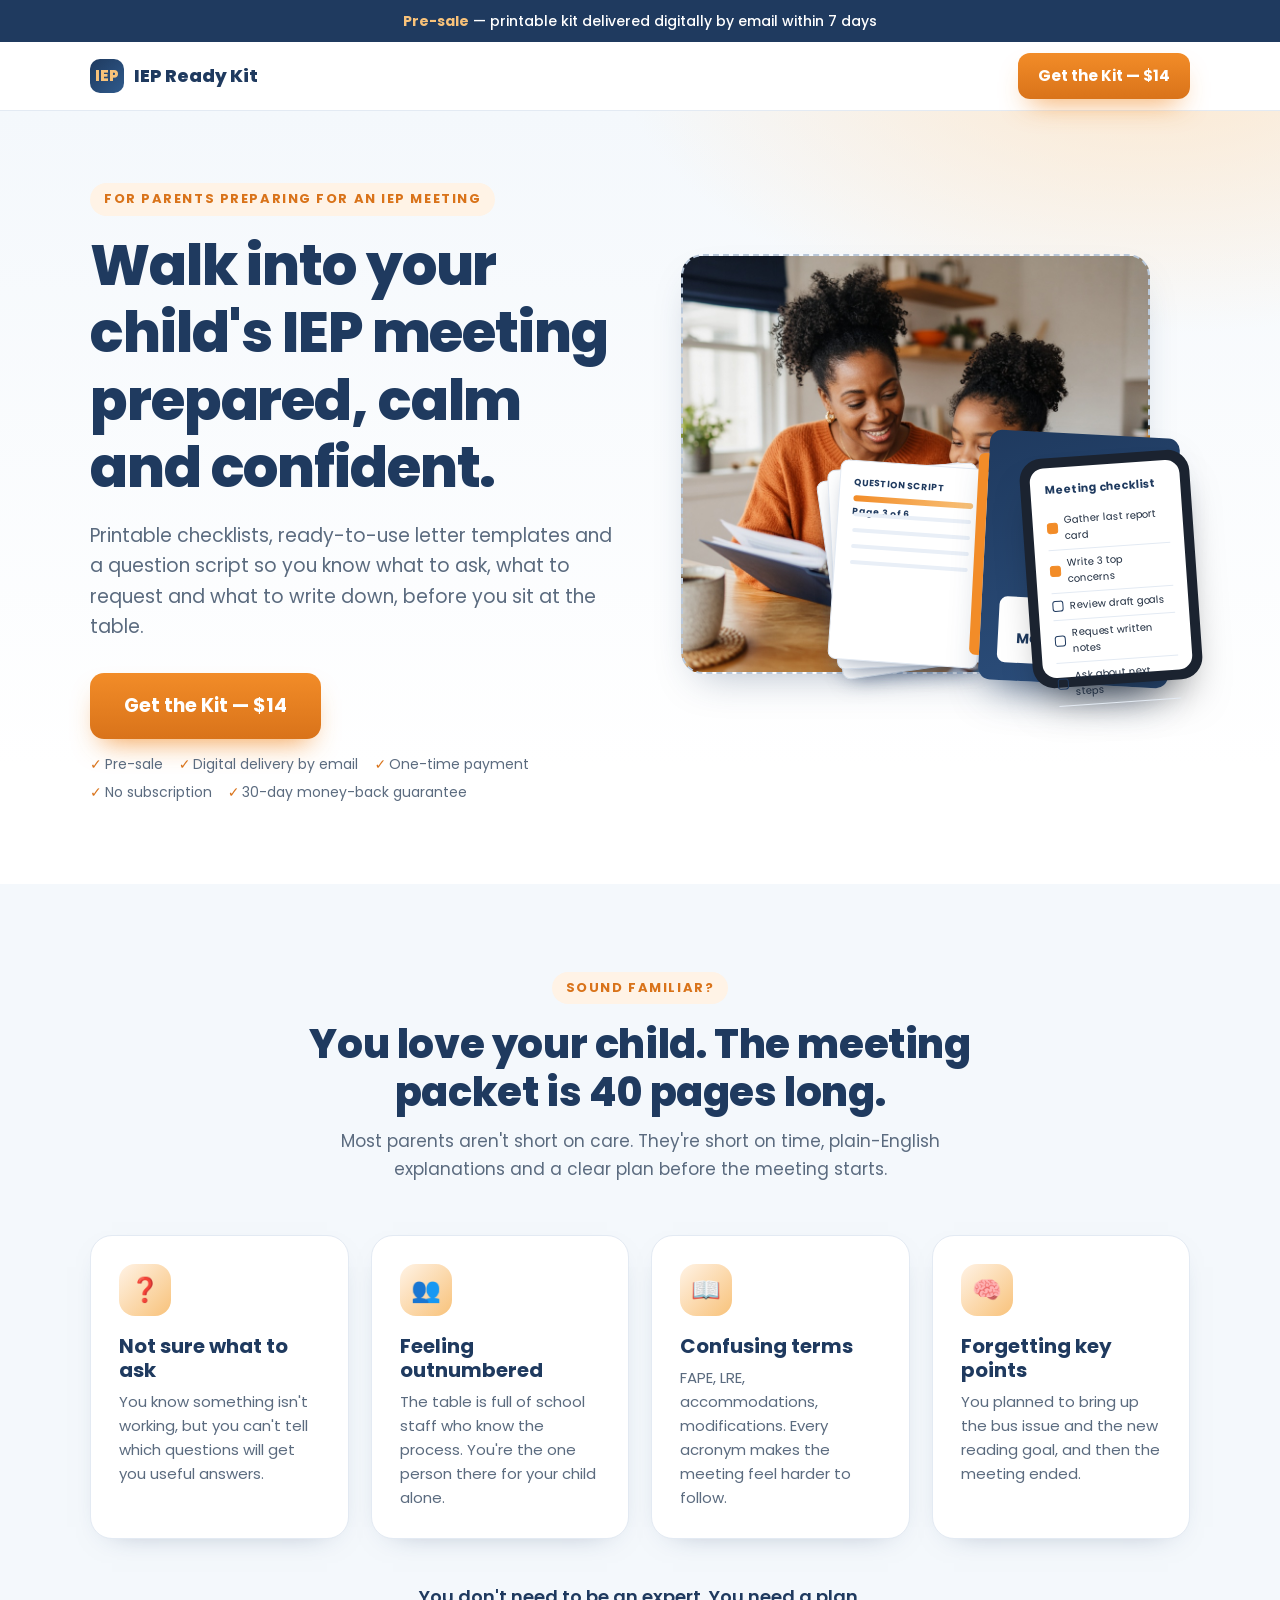
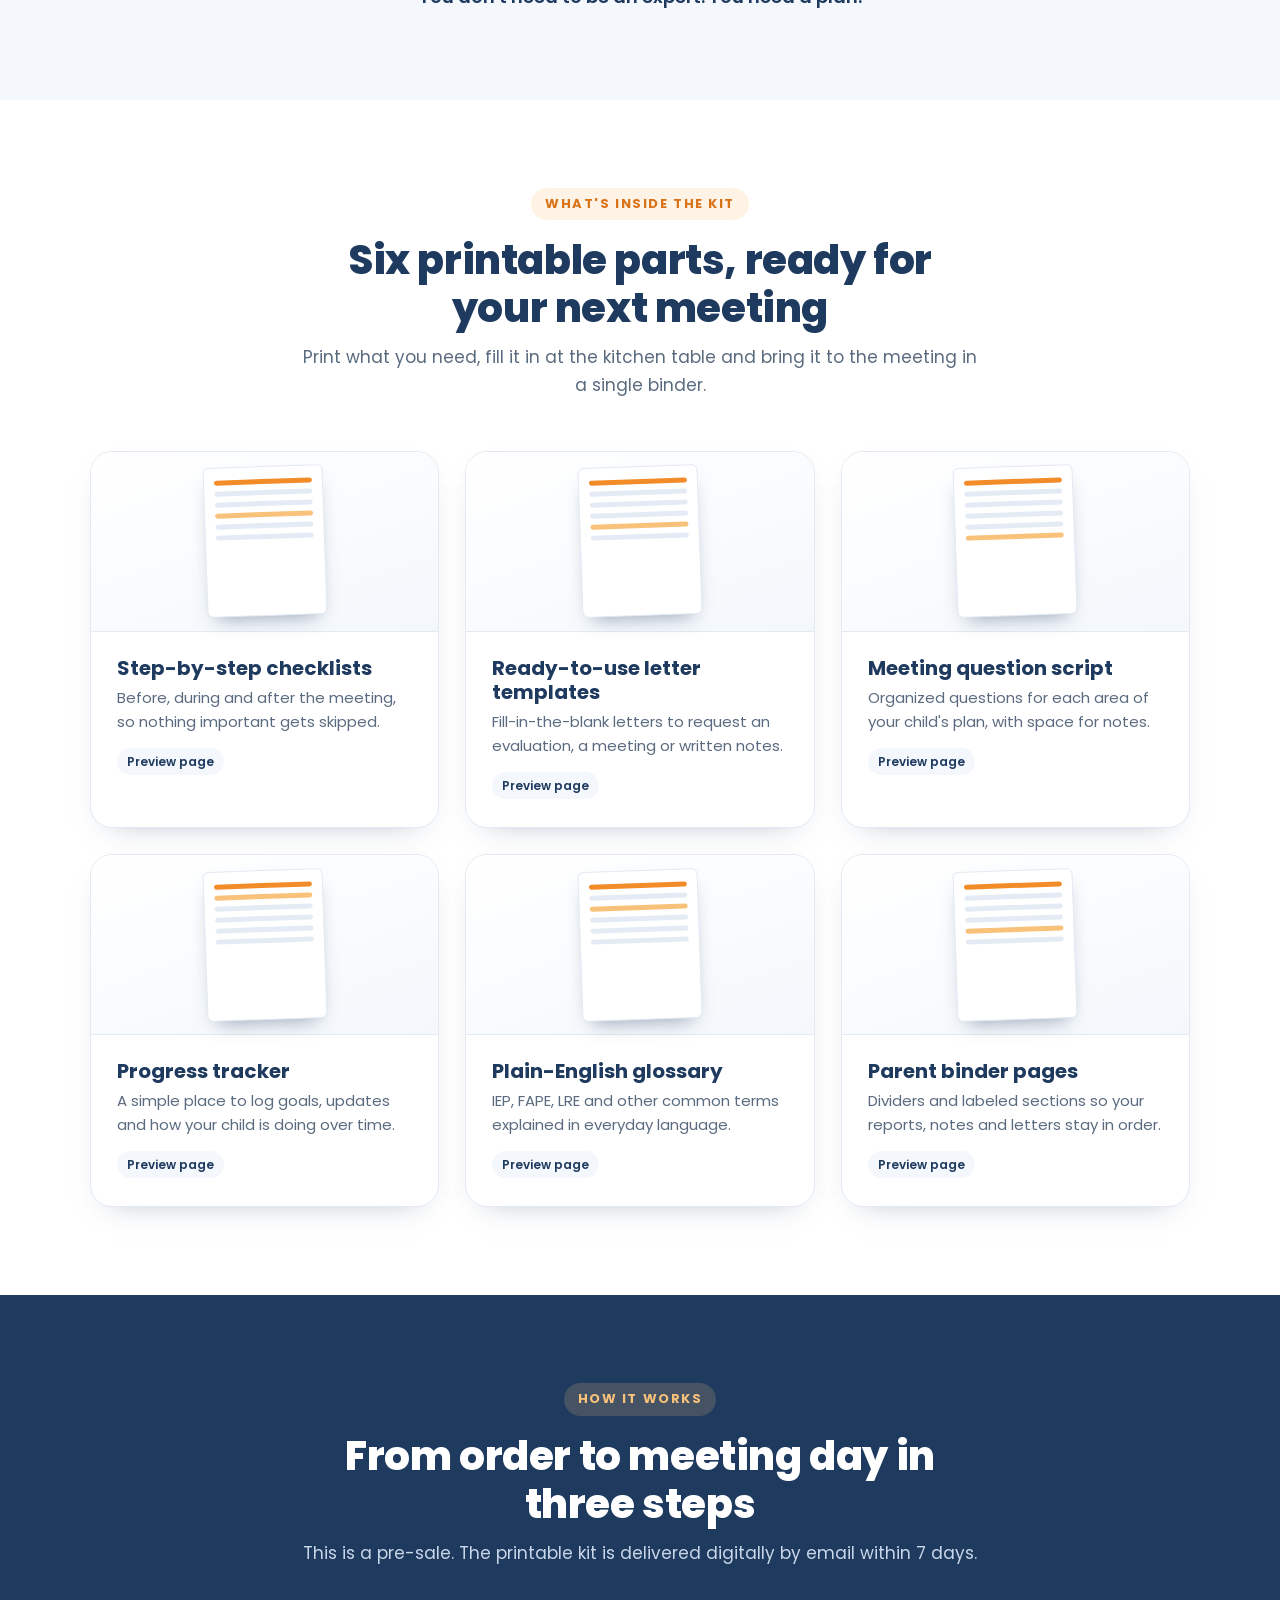
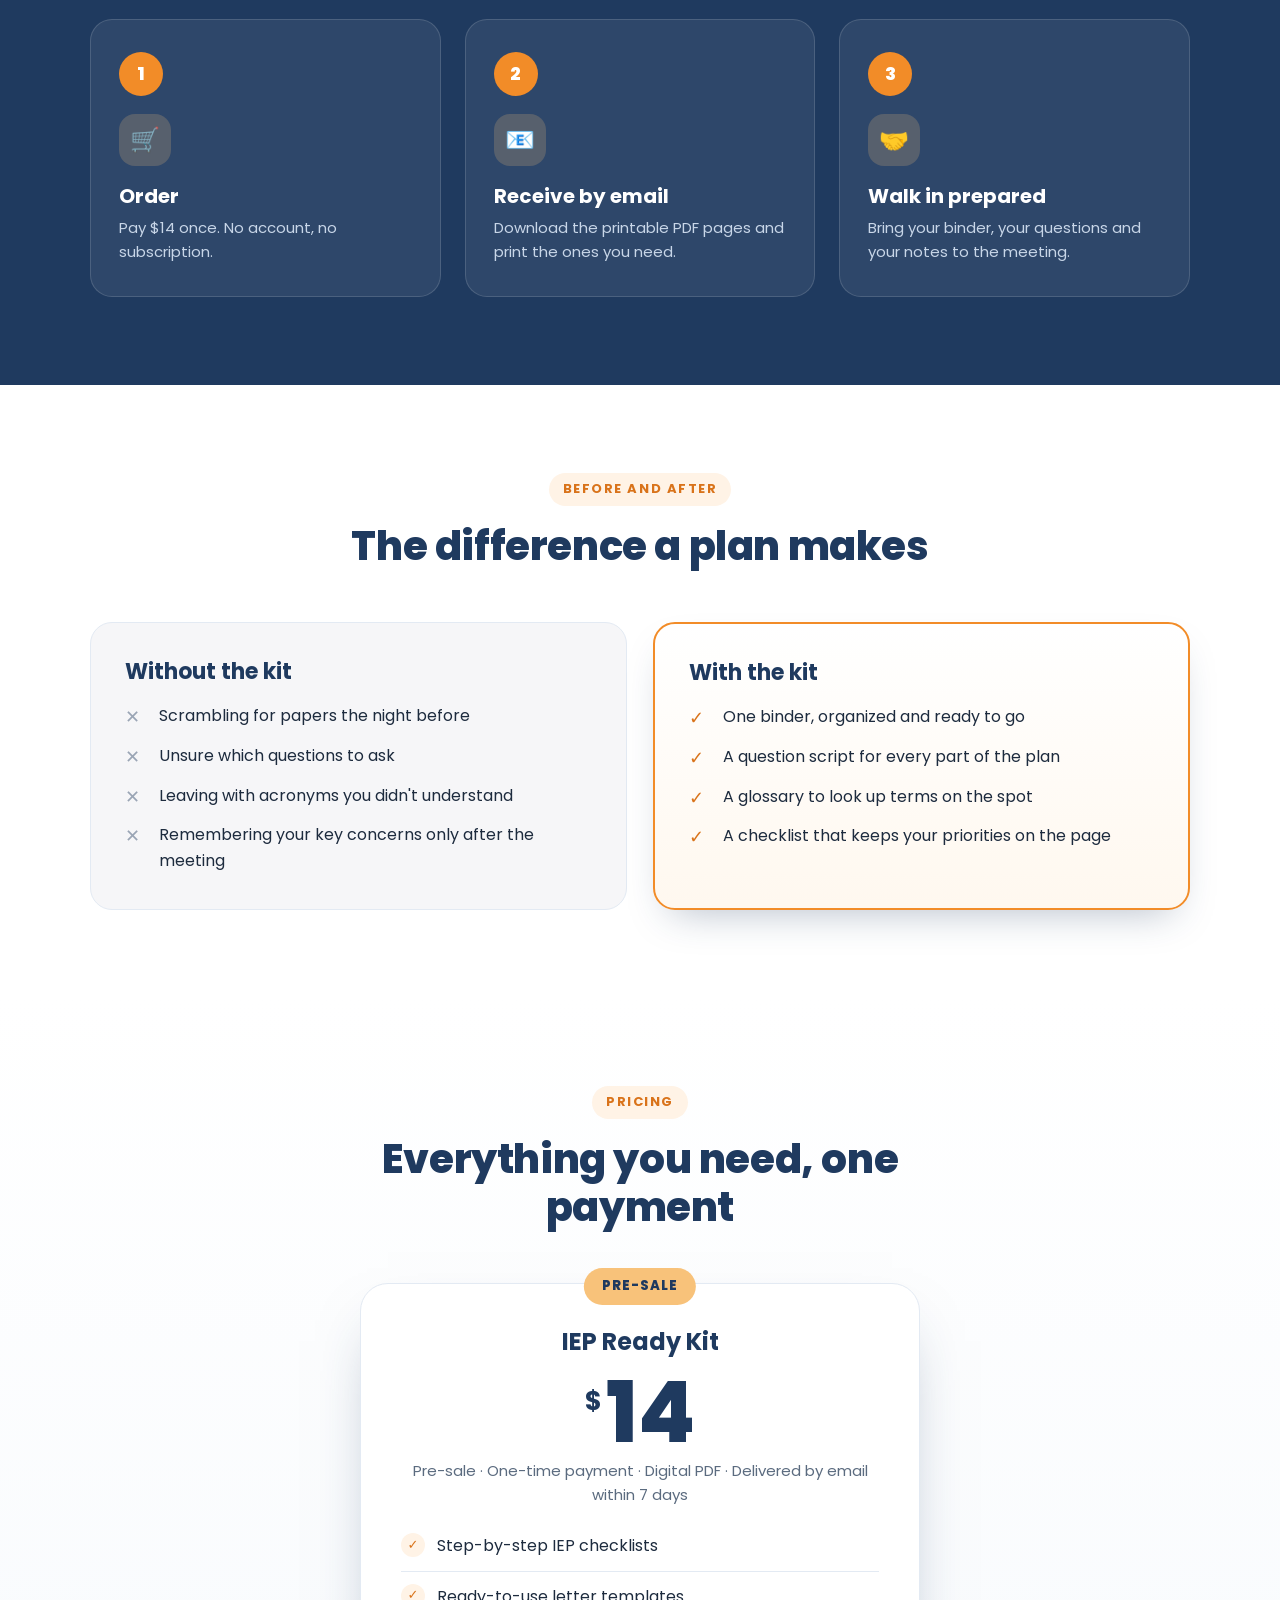
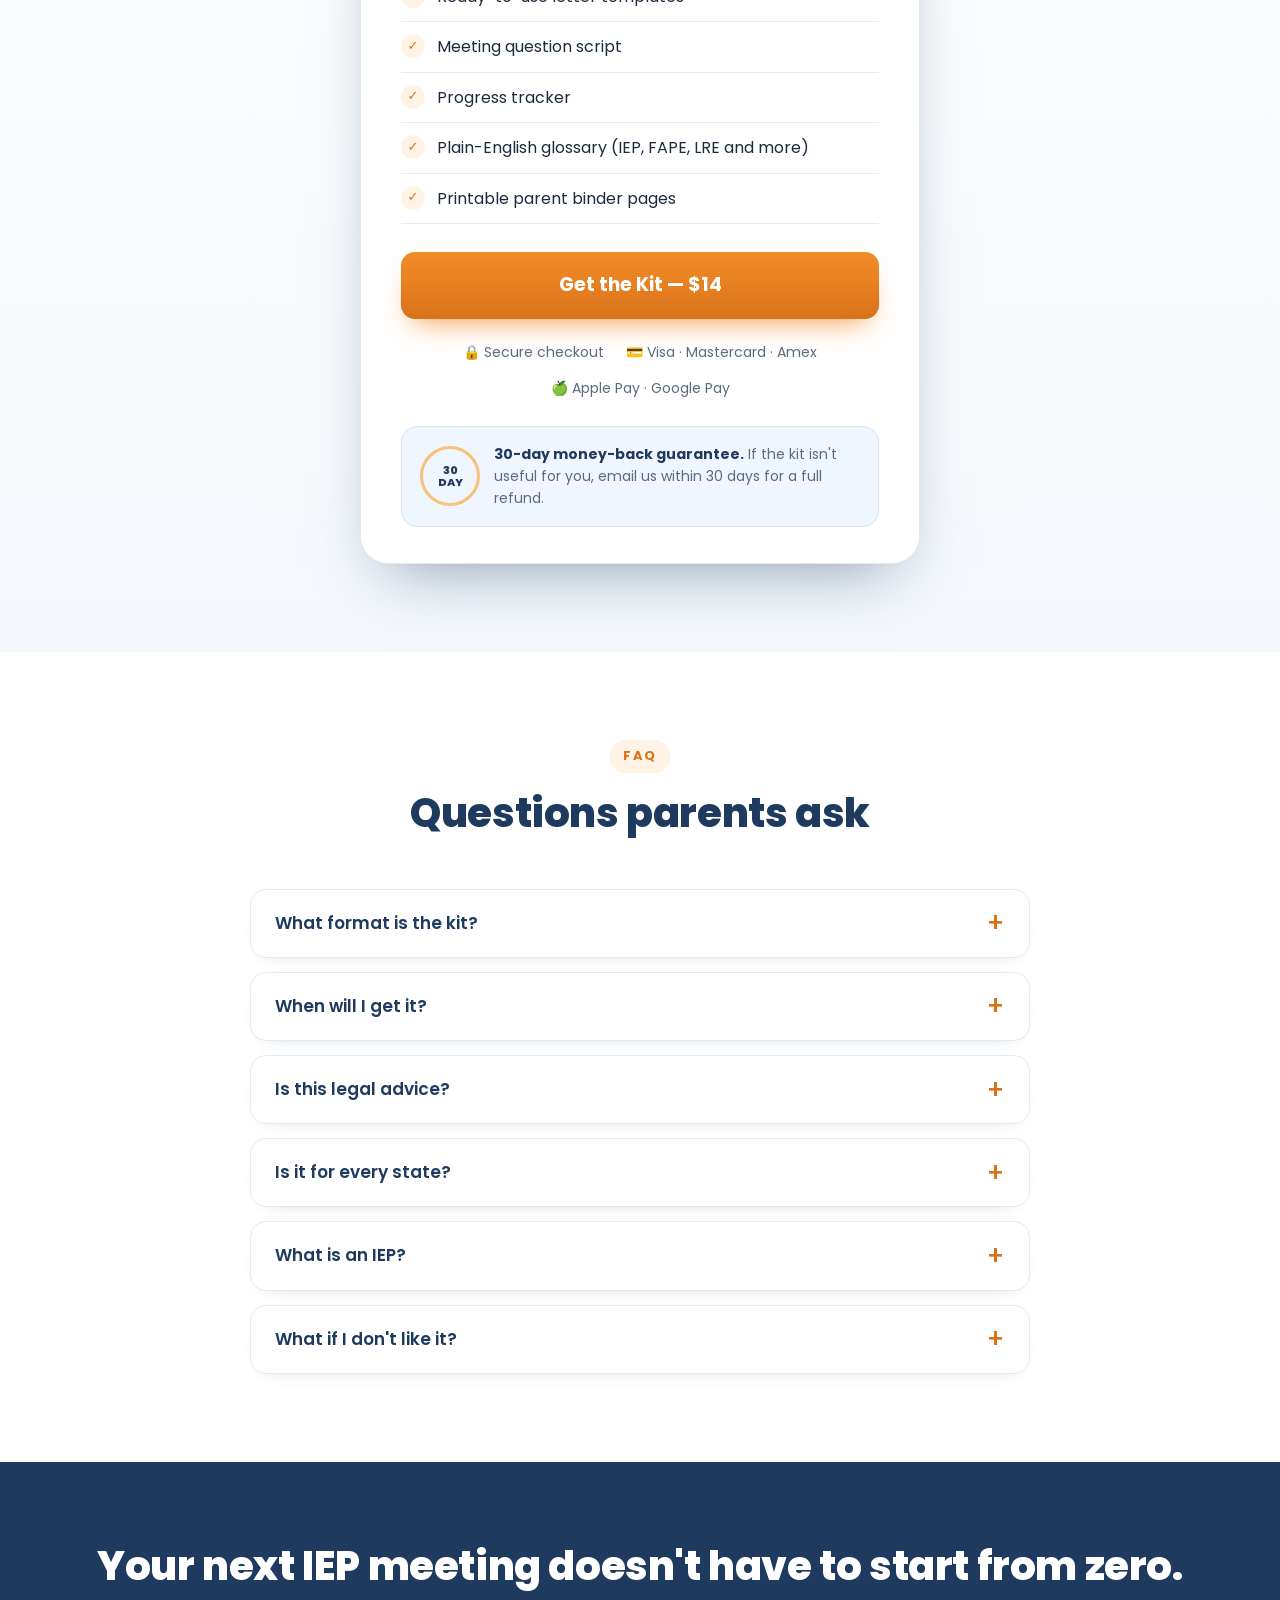
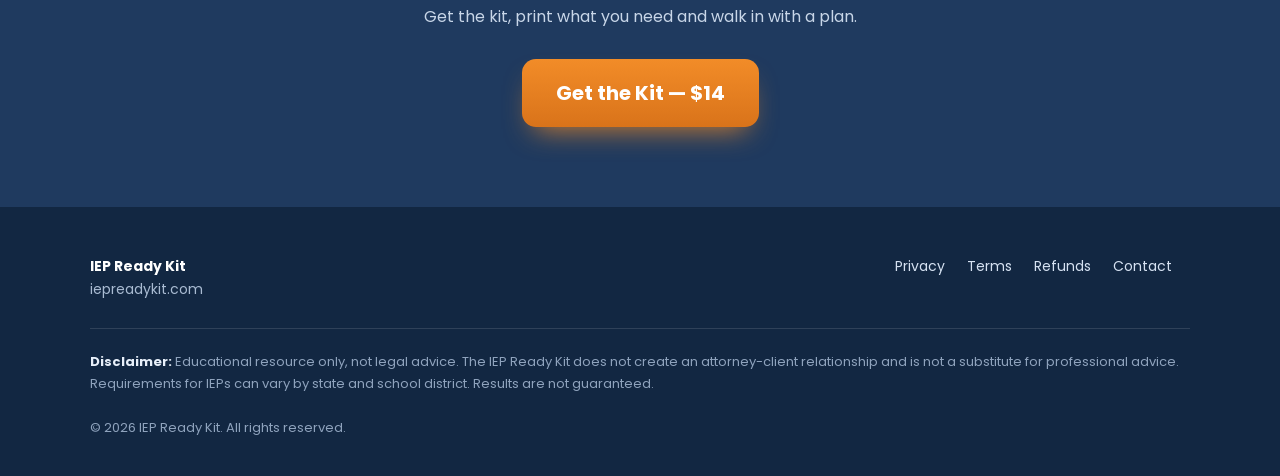
==== index.html @ 42103acd "Add Meta Pixel and thank-you page" ====
<!doctype html>
<html lang="en">
<head>
<meta charset="utf-8">
<meta name="viewport" content="width=device-width, initial-scale=1">
<title>IEP Ready Kit — Walk into your child's IEP meeting prepared</title>
<meta name="description" content="A $14 printable IEP prep kit: checklists, letter templates, a meeting question script and a progress tracker. Educational resource only, not legal advice.">
<link rel="preconnect" href="https://fonts.googleapis.com">
<link rel="preconnect" href="https://fonts.gstatic.com" crossorigin>
<link href="https://fonts.googleapis.com/css2?family=Poppins:wght@400;500;600;700;800&display=swap" rel="stylesheet">
<style>
  :root{
    --navy:#1F3A5F;
    --orange:#F28C28;
    --orange-dark:#d9731a;
    --gold:#F8C27A;
    --bg:#F4F8FC;
    --white:#ffffff;
    --text:#1d2b3e;
    --muted:#5b6b7f;
    --line:#e3eaf3;
    --shadow:0 18px 40px -18px rgba(31,58,95,.35);
    --radius:22px;
  }
  *{box-sizing:border-box;margin:0;padding:0}
  html{scroll-behavior:smooth}
  body{
    font-family:"Poppins",system-ui,-apple-system,"Segoe UI",sans-serif;
    color:var(--text);
    background:var(--white);
    line-height:1.6;
    -webkit-font-smoothing:antialiased;
  }
  img{max-width:100%;display:block}
  a{color:inherit}
  .wrap{max-width:1140px;margin:0 auto;padding:0 20px}
  section{padding:88px 0}
  .eyebrow{
    display:inline-block;font-size:13px;font-weight:700;letter-spacing:.12em;
    text-transform:uppercase;color:var(--orange-dark);background:#fff3e6;
    padding:6px 14px;border-radius:999px;margin-bottom:16px
  }
  h1,h2,h3{color:var(--navy);line-height:1.2;font-weight:800}
  h1{font-size:clamp(34px,5vw,56px);letter-spacing:-.02em}
  h2{font-size:clamp(28px,3.6vw,40px);letter-spacing:-.01em}
  h3{font-size:20px;font-weight:700}
  .section-head{text-align:center;max-width:680px;margin:0 auto 52px}
  .section-head p{color:var(--muted);margin-top:12px;font-size:17px}

  /* Buttons */
  .btn{
    display:inline-flex;align-items:center;justify-content:center;gap:10px;
    background:linear-gradient(180deg,var(--orange),var(--orange-dark));
    color:#fff;font-weight:700;font-size:19px;text-decoration:none;
    padding:18px 34px;border-radius:14px;border:0;cursor:pointer;
    box-shadow:0 14px 28px -12px rgba(242,140,40,.85);
    transition:transform .15s ease, box-shadow .15s ease;
  }
  .btn:hover{transform:translateY(-2px);box-shadow:0 18px 34px -12px rgba(242,140,40,.9)}
  .btn-block{width:100%}

  /* Announcement bar */
  .announce{
    background:var(--navy);color:#fff;text-align:center;
    font-size:14px;font-weight:500;padding:10px 16px
  }
  .announce strong{color:var(--gold)}

  /* Nav */
  nav{
    position:sticky;top:0;z-index:10;background:rgba(255,255,255,.92);
    backdrop-filter:blur(8px);border-bottom:1px solid var(--line)
  }
  nav .wrap{display:flex;align-items:center;justify-content:space-between;height:68px}
  .logo{font-weight:800;color:var(--navy);font-size:18px;text-decoration:none;display:flex;align-items:center;gap:10px}
  .logo-mark{
    width:34px;height:34px;border-radius:10px;
    background:linear-gradient(135deg,var(--navy),#2f5a8c);
    color:var(--gold);display:grid;place-items:center;font-size:15px;font-weight:800
  }
  .nav-cta{padding:11px 20px;font-size:15px;border-radius:12px}

  /* Hero */
  .hero{
    background:
      radial-gradient(900px 500px at 90% -10%, #fde7cc 0%, transparent 60%),
      linear-gradient(180deg,var(--bg),#ffffff 85%);
    padding:72px 0 80px;
  }
  .hero-grid{display:grid;grid-template-columns:1.05fr 1fr;gap:56px;align-items:center}
  .hero p.sub{font-size:19px;color:var(--muted);margin:20px 0 30px;max-width:540px}
  .hero-ctas{display:flex;flex-direction:column;align-items:flex-start;gap:14px}
  .hero-fine{font-size:14px;color:var(--muted);display:flex;flex-wrap:wrap;gap:6px 16px}
  .hero-fine span::before{content:"✓ ";color:var(--orange-dark);font-weight:700}

  .hero-visual{position:relative;min-height:480px}
  .photo-placeholder{
    position:absolute;inset:0 40px 60px 0;border-radius:var(--radius);
    background:
      linear-gradient(160deg,rgba(31,58,95,.10),rgba(248,194,122,.35)),
      repeating-linear-gradient(45deg,#e9eff7 0 14px,#f4f8fc 14px 28px);
    border:2px dashed #b9c8da;display:grid;place-items:center;text-align:center;
    padding:24px;color:var(--navy);font-size:14px;box-shadow:var(--shadow)
  }
  .photo-placeholder b{display:block;font-size:15px;margin-bottom:6px}

  /* CSS 3D-ish kit mockup */
  .kit{position:absolute;right:0;bottom:0;width:70%;height:300px}
  .pdf-stack{position:absolute;left:0;top:30px;width:150px;height:200px}
  .pdf-stack div{
    position:absolute;inset:0;background:#fff;border-radius:8px;
    box-shadow:0 10px 22px -10px rgba(31,58,95,.5);border:1px solid var(--line);
    padding:14px;font-size:9px;color:var(--navy);font-weight:700
  }
  .pdf-stack div:nth-child(1){transform:rotate(-8deg) translate(-6px,6px)}
  .pdf-stack div:nth-child(2){transform:rotate(-3deg) translate(-2px,2px)}
  .pdf-stack div:nth-child(3){transform:rotate(4deg)}
  .pdf-stack div:nth-child(3)::after{
    content:"";position:absolute;left:14px;right:14px;top:34px;height:6px;border-radius:3px;
    background:linear-gradient(90deg,var(--orange),var(--gold));
    box-shadow:0 16px 0 -1px #e9eff7,0 32px 0 -1px #e9eff7,0 48px 0 -1px #e9eff7,0 64px 0 -1px #e9eff7
  }
  .binder{
    position:absolute;left:150px;top:0;width:190px;height:250px;border-radius:12px;
    background:linear-gradient(160deg,var(--navy),#2c4f7d);
    box-shadow:0 22px 40px -16px rgba(31,58,95,.7);transform:rotate(3deg);
    display:flex;flex-direction:column;justify-content:flex-end;padding:18px;color:#fff
  }
  .binder::before{
    content:"";position:absolute;left:-10px;top:24px;bottom:24px;width:10px;border-radius:6px 0 0 6px;
    background:var(--orange)
  }
  .binder .label{background:#fff;color:var(--navy);border-radius:8px;padding:12px;text-align:center}
  .binder .label small{display:block;font-size:10px;color:var(--muted);font-weight:600}
  .binder .label strong{font-size:14px}
  .tablet{
    position:absolute;right:-6px;top:20px;width:170px;height:230px;border-radius:22px;
    background:#1b2330;padding:10px;box-shadow:0 26px 40px -18px rgba(0,0,0,.5);transform:rotate(-4deg)
  }
  .tablet .screen{background:#fff;border-radius:14px;height:100%;padding:14px;font-size:10px;color:var(--text)}
  .tablet .screen h4{color:var(--navy);font-size:11px;margin-bottom:8px}
  .tablet .row{display:flex;gap:6px;align-items:center;padding:5px 0;border-bottom:1px solid var(--line)}
  .tablet .box{width:11px;height:11px;border-radius:3px;border:1.5px solid var(--navy);flex:none;position:relative}
  .tablet .box.on{background:var(--orange);border-color:var(--orange)}
  .mock-tag{
    position:absolute;left:8px;bottom:-4px;background:var(--navy);color:#fff;
    font-size:11px;font-weight:700;padding:6px 12px;border-radius:999px;letter-spacing:.04em
  }

  /* Pain */
  .pain{background:var(--bg)}
  .cards-4{display:grid;grid-template-columns:repeat(4,1fr);gap:22px}
  .card{
    background:#fff;border-radius:var(--radius);padding:28px;box-shadow:0 10px 30px -22px rgba(31,58,95,.5);
    border:1px solid var(--line)
  }
  .icon{
    width:52px;height:52px;border-radius:16px;display:grid;place-items:center;font-size:24px;
    background:linear-gradient(135deg,#fff3e6,var(--gold));margin-bottom:18px
  }
  .card p{color:var(--muted);font-size:15px;margin-top:8px}
  .pain-close{text-align:center;margin-top:44px;font-size:18px;color:var(--navy);font-weight:600}

  /* Inside the kit */
  .kit-grid{display:grid;grid-template-columns:repeat(3,1fr);gap:26px}
  .kit-card{
    background:#fff;border-radius:var(--radius);overflow:hidden;border:1px solid var(--line);
    box-shadow:0 12px 30px -22px rgba(31,58,95,.5);display:flex;flex-direction:column
  }
  .thumb{
    height:180px;background:linear-gradient(160deg,#fff,var(--bg));
    border-bottom:1px solid var(--line);display:flex;align-items:center;justify-content:center;padding:22px
  }
  .thumb .page{
    width:120px;height:150px;background:#fff;border-radius:6px;box-shadow:0 10px 20px -10px rgba(31,58,95,.5);
    border:1px solid var(--line);padding:12px 10px;font-size:8px;color:var(--navy);font-weight:700;
    display:flex;flex-direction:column;gap:6px;transform:rotate(-2deg)
  }
  .thumb .page i{display:block;height:5px;border-radius:3px;background:#e4ebf4}
  .thumb .page i.o{background:var(--orange)}
  .thumb .page i.g{background:var(--gold)}
  .kit-body{padding:24px 26px 28px}
  .kit-body p{color:var(--muted);font-size:15px;margin-top:6px}
  .pill{
    display:inline-block;font-size:12px;font-weight:600;color:var(--navy);background:var(--bg);
    padding:4px 10px;border-radius:999px;margin-top:14px
  }

  /* How it works */
  .how{background:var(--navy);color:#fff}
  .how h2{color:#fff}
  .how .eyebrow{background:rgba(248,194,122,.18);color:var(--gold)}
  .how .section-head p{color:#c8d6e8}
  .steps{display:grid;grid-template-columns:repeat(3,1fr);gap:24px;position:relative}
  .step{
    background:rgba(255,255,255,.07);border:1px solid rgba(255,255,255,.14);border-radius:var(--radius);
    padding:32px 28px;text-align:left
  }
  .step-num{
    width:44px;height:44px;border-radius:50%;background:var(--orange);color:#fff;
    font-weight:800;display:grid;place-items:center;margin-bottom:18px;font-size:18px
  }
  .step .icon{background:rgba(248,194,122,.2);color:var(--gold)}
  .step h3{color:#fff}
  .step p{color:#c8d6e8;font-size:15px;margin-top:8px}

  /* Before / After */
  .compare{display:grid;grid-template-columns:1fr 1fr;gap:26px}
  .compare-col{border-radius:var(--radius);padding:36px 34px;border:1px solid var(--line)}
  .compare-col.before{background:#f6f6f8}
  .compare-col.after{
    background:linear-gradient(180deg,#fff,#fff8ef);border:2px solid var(--orange);
    box-shadow:var(--shadow)
  }
  .compare-col h3{font-size:22px;margin-bottom:18px}
  .compare-col ul{list-style:none;display:grid;gap:14px}
  .compare-col li{position:relative;padding-left:34px;font-size:16px;color:var(--text)}
  .compare-col li::before{position:absolute;left:0;top:0;font-weight:800;font-size:18px}
  .before li::before{content:"✕";color:#9aa5b5}
  .after li::before{content:"✓";color:var(--orange-dark)}

  /* Testimonial placeholder */
  .proof{background:var(--bg)}
  .placeholder-box{
    max-width:760px;margin:0 auto;border:2px dashed #b9c8da;border-radius:var(--radius);
    padding:48px 28px;text-align:center;color:var(--navy);background:#fff
  }
  .placeholder-box strong{display:block;font-size:18px;margin-bottom:8px}
  .placeholder-box span{color:var(--muted);font-size:15px}

  /* Pricing */
  .pricing{background:linear-gradient(180deg,#fff,var(--bg))}
  .price-card{
    max-width:560px;margin:0 auto;background:#fff;border-radius:28px;padding:44px 40px 36px;
    box-shadow:0 30px 60px -28px rgba(31,58,95,.5);border:1px solid var(--line);position:relative;text-align:center
  }
  .price-badge{
    position:absolute;top:-16px;left:50%;transform:translateX(-50%);
    background:var(--gold);color:var(--navy);font-weight:800;font-size:13px;letter-spacing:.08em;
    padding:8px 18px;border-radius:999px;text-transform:uppercase;white-space:nowrap
  }
  .price-card h3{font-size:24px}
  .price{display:flex;align-items:flex-start;justify-content:center;gap:4px;margin:14px 0 4px;color:var(--navy)}
  .price .cur{font-size:26px;font-weight:700;margin-top:10px}
  .price .amt{font-size:84px;font-weight:800;line-height:1}
  .price-note{color:var(--muted);font-size:15px;margin-bottom:26px}
  .stack{list-style:none;text-align:left;margin:0 0 28px;display:grid;gap:12px}
  .stack li{display:flex;gap:12px;align-items:flex-start;font-size:16px;padding-bottom:12px;border-bottom:1px solid var(--line)}
  .stack li::before{content:"✓";flex:none;width:24px;height:24px;border-radius:50%;background:#fff3e6;color:var(--orange-dark);font-weight:800;display:grid;place-items:center;font-size:13px}
  .trust{display:flex;flex-wrap:wrap;justify-content:center;gap:14px 22px;margin-top:22px;font-size:14px;color:var(--muted)}
  .guarantee{
    display:flex;align-items:center;gap:14px;text-align:left;margin-top:26px;padding:16px 18px;
    border-radius:16px;background:#f0f6ff;border:1px solid #d7e4f5
  }
  .seal{
    flex:none;width:60px;height:60px;border-radius:50%;border:3px solid var(--gold);
    display:grid;place-items:center;text-align:center;font-size:11px;font-weight:800;color:var(--navy);line-height:1.1
  }
  .guarantee p{font-size:14px;color:var(--muted)}
  .guarantee strong{color:var(--navy)}

  /* FAQ */
  .faq{max-width:780px;margin:0 auto;display:grid;gap:14px}
  details{background:#fff;border:1px solid var(--line);border-radius:16px;padding:0 24px;box-shadow:0 8px 20px -18px rgba(31,58,95,.5)}
  summary{
    cursor:pointer;list-style:none;padding:20px 0;font-weight:600;color:var(--navy);font-size:17px;
    display:flex;justify-content:space-between;align-items:center;gap:16px
  }
  summary::-webkit-details-marker{display:none}
  summary::after{content:"+";font-size:26px;color:var(--orange-dark);font-weight:500;line-height:1}
  details[open] summary::after{content:"–"}
  details p{padding:0 0 22px;color:var(--muted);font-size:16px}

  /* Final CTA */
  .final{background:var(--navy);color:#fff;text-align:center;padding:80px 0}
  .final h2{color:#fff}
  .final p{color:#c8d6e8;margin:14px auto 30px;max-width:560px}
  .final .btn{font-size:20px}

  /* Footer */
  footer{background:#122742;color:#a9bbd2;padding:48px 0 36px;font-size:14px}
  footer .cols{display:flex;flex-wrap:wrap;justify-content:space-between;gap:24px;margin-bottom:28px}
  footer a{text-decoration:none;color:#d6e2f2;margin-right:18px}
  footer .disclaimer{
    border-top:1px solid rgba(255,255,255,.12);padding-top:22px;font-size:13px;line-height:1.7;color:#8fa3bd
  }
  footer .disclaimer strong{color:#e8f0fa}

  /* Mockup label */
  .mockup-flag{
    position:fixed;right:14px;bottom:14px;z-index:50;background:#fff3e6;color:var(--orange-dark);
    border:1px solid var(--orange);font-weight:700;font-size:12px;padding:6px 12px;border-radius:999px
  }

  /* Responsive */
  @media (max-width:980px){
    .hero-grid{grid-template-columns:1fr;gap:40px}
    .hero-visual{min-height:440px}
    .cards-4{grid-template-columns:repeat(2,1fr)}
    .kit-grid{grid-template-columns:repeat(2,1fr)}
  }
  @media (max-width:720px){
    section{padding:64px 0}
    .announce{font-size:13px}
    .hero{padding:44px 0 56px}
    .hero-visual{min-height:380px}
    .photo-placeholder{inset:0 0 40px 0}
    .kit{width:100%;height:260px}
    .pdf-stack{width:120px;height:160px;top:24px}
    .binder{left:110px;width:160px;height:210px}
    .tablet{width:140px;height:190px;top:10px;right:0}
    .cards-4,.kit-grid,.steps,.compare{grid-template-columns:1fr}
    .nav-cta{padding:10px 14px;font-size:14px}
    .btn{font-size:17px;padding:16px 24px;width:100%}
    .hero-ctas .btn{width:100%}
    .price-card{padding:40px 22px 28px}
    .price .amt{font-size:72px}
    .compare-col{padding:28px 22px}
    footer .cols{flex-direction:column}
  }
  @media (max-width:420px){
    .logo span.name{display:none}
  }
</style>
<!-- Meta Pixel Code -->
<script>
!function(f,b,e,v,n,t,s){if(f.fbq)return;n=f.fbq=function(){n.callMethod?
n.callMethod.apply(n,arguments):n.queue.push(arguments)};if(!f._fbq)f._fbq=n;
n.push=n;n.loaded=!0;n.version='2.0';n.queue=[];t=b.createElement(e);t.async=!0;
t.src=v;s=b.getElementsByTagName(e)[0];s.parentNode.insertBefore(t,s)}(window,
document,'script','https://connect.facebook.net/en_US/fbevents.js');
fbq('init','3355007808034064');
fbq('track','PageView');
</script>
<noscript><img height="1" width="1" style="display:none" src="https://www.facebook.com/tr?id=3355007808034064&ev=PageView&noscript=1"/></noscript>
<!-- End Meta Pixel Code -->
<script>
document.addEventListener('click',function(e){var a=e.target.closest('a[href*="buy.stripe.com"]');if(a&&window.fbq){fbq('track','InitiateCheckout',{value:14.00,currency:'USD',content_name:'IEP Ready Kit'});}});
</script>
</head>
<body>

<!-- 1. Announcement bar -->
<div class="announce">
  <strong>Pre-sale</strong> — printable kit delivered digitally by email within 7 days
</div>

<!-- Nav -->
<nav>
  <div class="wrap">
    <a class="logo" href="#top"><span class="logo-mark">IEP</span><span class="name">IEP Ready Kit</span></a>
    <a class="btn nav-cta" href="https://buy.stripe.com/00w8wRgrg82h6dLbazaAw00" target="_blank" rel="noopener noreferrer">Get the Kit — $14</a>
  </div>
</nav>

<!-- 2. Hero -->
<header class="hero" id="top">
  <div class="wrap hero-grid">
    <div>
      <span class="eyebrow">For parents preparing for an IEP meeting</span>
      <h1>Walk into your child's IEP meeting prepared, calm and confident.</h1>
      <p class="sub">
        Printable checklists, ready-to-use letter templates and a question script
        so you know what to ask, what to request and what to write down, before you sit at the table.
      </p>
      <div class="hero-ctas">
        <a class="btn" href="https://buy.stripe.com/00w8wRgrg82h6dLbazaAw00" target="_blank" rel="noopener noreferrer">Get the Kit — $14</a>
        <div class="hero-fine">
          <span>Pre-sale</span>
          <span>Digital delivery by email</span>
          <span>One-time payment</span>
          <span>No subscription</span>
          <span>30-day money-back guarantee</span>
        </div>
      </div>
    </div>

    <div class="hero-visual" aria-label="Kit mockup and lifestyle photo placeholder">
      <!-- Lifestyle photo placeholder -->
      <div class="photo-placeholder" style="background:url(hero.jpg) center/cover no-repeat;"></div>

      <!-- 3D-style kit mockup built with CSS -->
      <div class="kit">
        <div class="pdf-stack">
          <div>IEP CHECKLIST<br>Page 1 of 6</div>
          <div>LETTER TEMPLATE<br>Page 2 of 6</div>
          <div>QUESTION SCRIPT<br><br>Page 3 of 6</div>
        </div>
        <div class="binder">
          <div class="label">
            <small>IEP READY KIT</small>
            <strong>Meeting Binder</strong>
          </div>
        </div>
        <div class="tablet">
          <div class="screen">
            <h4>Meeting checklist</h4>
            <div class="row"><span class="box on"></span>Gather last report card</div>
            <div class="row"><span class="box on"></span>Write 3 top concerns</div>
            <div class="row"><span class="box"></span>Review draft goals</div>
            <div class="row"><span class="box"></span>Request written notes</div>
            <div class="row"><span class="box"></span>Ask about next steps</div>
          </div>
        </div>
      </div>
    </div>
  </div>
</header>

<!-- 3. Pain -->
<section class="pain" id="pain">
  <div class="wrap">
    <div class="section-head">
      <span class="eyebrow">Sound familiar?</span>
      <h2>You love your child. The meeting packet is 40 pages long.</h2>
      <p>Most parents aren't short on care. They're short on time, plain-English explanations and a clear plan before the meeting starts.</p>
    </div>
    <div class="cards-4">
      <div class="card">
        <div class="icon">❓</div>
        <h3>Not sure what to ask</h3>
        <p>You know something isn't working, but you can't tell which questions will get you useful answers.</p>
      </div>
      <div class="card">
        <div class="icon">👥</div>
        <h3>Feeling outnumbered</h3>
        <p>The table is full of school staff who know the process. You're the one person there for your child alone.</p>
      </div>
      <div class="card">
        <div class="icon">📖</div>
        <h3>Confusing terms</h3>
        <p>FAPE, LRE, accommodations, modifications. Every acronym makes the meeting feel harder to follow.</p>
      </div>
      <div class="card">
        <div class="icon">🧠</div>
        <h3>Forgetting key points</h3>
        <p>You planned to bring up the bus issue and the new reading goal, and then the meeting ended.</p>
      </div>
    </div>
    <p class="pain-close">You don't need to be an expert. You need a plan.</p>
  </div>
</section>

<!-- 4. What's inside -->
<section id="inside">
  <div class="wrap">
    <div class="section-head">
      <span class="eyebrow">What's inside the kit</span>
      <h2>Six printable parts, ready for your next meeting</h2>
      <p>Print what you need, fill it in at the kitchen table and bring it to the meeting in a single binder.</p>
    </div>
    <div class="kit-grid">
      <article class="kit-card">
        <div class="thumb"><div class="page"><i class="o"></i><i></i><i></i><i class="g"></i><i></i><i></i></div></div>
        <div class="kit-body">
          <h3>Step-by-step checklists</h3>
          <p>Before, during and after the meeting, so nothing important gets skipped.</p>
          <span class="pill">Preview page</span>
        </div>
      </article>
      <article class="kit-card">
        <div class="thumb"><div class="page"><i class="o"></i><i></i><i></i><i></i><i class="g"></i><i></i></div></div>
        <div class="kit-body">
          <h3>Ready-to-use letter templates</h3>
          <p>Fill-in-the-blank letters to request an evaluation, a meeting or written notes.</p>
          <span class="pill">Preview page</span>
        </div>
      </article>
      <article class="kit-card">
        <div class="thumb"><div class="page"><i class="o"></i><i></i><i></i><i></i><i></i><i class="g"></i></div></div>
        <div class="kit-body">
          <h3>Meeting question script</h3>
          <p>Organized questions for each area of your child's plan, with space for notes.</p>
          <span class="pill">Preview page</span>
        </div>
      </article>
      <article class="kit-card">
        <div class="thumb"><div class="page"><i class="o"></i><i class="g"></i><i></i><i></i><i></i><i></i></div></div>
        <div class="kit-body">
          <h3>Progress tracker</h3>
          <p>A simple place to log goals, updates and how your child is doing over time.</p>
          <span class="pill">Preview page</span>
        </div>
      </article>
      <article class="kit-card">
        <div class="thumb"><div class="page"><i class="o"></i><i></i><i class="g"></i><i></i><i></i><i></i></div></div>
        <div class="kit-body">
          <h3>Plain-English glossary</h3>
          <p>IEP, FAPE, LRE and other common terms explained in everyday language.</p>
          <span class="pill">Preview page</span>
        </div>
      </article>
      <article class="kit-card">
        <div class="thumb"><div class="page"><i class="o"></i><i></i><i></i><i></i><i class="g"></i><i></i></div></div>
        <div class="kit-body">
          <h3>Parent binder pages</h3>
          <p>Dividers and labeled sections so your reports, notes and letters stay in order.</p>
          <span class="pill">Preview page</span>
        </div>
      </article>
    </div>
  </div>
</section>

<!-- 5. How it works -->
<section class="how" id="how">
  <div class="wrap">
    <div class="section-head">
      <span class="eyebrow">How it works</span>
      <h2>From order to meeting day in three steps</h2>
      <p>This is a pre-sale. The printable kit is delivered digitally by email within 7 days.</p>
    </div>
    <div class="steps">
      <div class="step">
        <div class="step-num">1</div>
        <div class="icon">🛒</div>
        <h3>Order</h3>
        <p>Pay $14 once. No account, no subscription.</p>
      </div>
      <div class="step">
        <div class="step-num">2</div>
        <div class="icon">📧</div>
        <h3>Receive by email</h3>
        <p>Download the printable PDF pages and print the ones you need.</p>
      </div>
      <div class="step">
        <div class="step-num">3</div>
        <div class="icon">🤝</div>
        <h3>Walk in prepared</h3>
        <p>Bring your binder, your questions and your notes to the meeting.</p>
      </div>
    </div>
  </div>
</section>

<!-- 6. Before / After -->
<section id="compare">
  <div class="wrap">
    <div class="section-head">
      <span class="eyebrow">Before and after</span>
      <h2>The difference a plan makes</h2>
    </div>
    <div class="compare">
      <div class="compare-col before">
        <h3>Without the kit</h3>
        <ul>
          <li>Scrambling for papers the night before</li>
          <li>Unsure which questions to ask</li>
          <li>Leaving with acronyms you didn't understand</li>
          <li>Remembering your key concerns only after the meeting</li>
        </ul>
      </div>
      <div class="compare-col after">
        <h3>With the kit</h3>
        <ul>
          <li>One binder, organized and ready to go</li>
          <li>A question script for every part of the plan</li>
          <li>A glossary to look up terms on the spot</li>
          <li>A checklist that keeps your priorities on the page</li>
        </ul>
      </div>
    </div>
  </div>
</section>


<!-- 8. Pricing -->
<section class="pricing" id="pricing">
  <div class="wrap">
    <div class="section-head">
      <span class="eyebrow">Pricing</span>
      <h2>Everything you need, one payment</h2>
    </div>
    <div class="price-card">
      <span class="price-badge">Pre-sale</span>
      <h3>IEP Ready Kit</h3>
      <div class="price"><span class="cur">$</span><span class="amt">14</span></div>
      <p class="price-note">Pre-sale · One-time payment · Digital PDF · Delivered by email within 7 days</p>
      <ul class="stack">
        <li>Step-by-step IEP checklists</li>
        <li>Ready-to-use letter templates</li>
        <li>Meeting question script</li>
        <li>Progress tracker</li>
        <li>Plain-English glossary (IEP, FAPE, LRE and more)</li>
        <li>Printable parent binder pages</li>
      </ul>
      <a class="btn btn-block" href="https://buy.stripe.com/00w8wRgrg82h6dLbazaAw00" target="_blank" rel="noopener noreferrer">Get the Kit — $14</a>
      <div class="trust">
        <span>🔒 Secure checkout</span>
        <span>💳 Visa · Mastercard · Amex</span>
        <span>🍏 Apple Pay · Google Pay</span>
      </div>
      <div class="guarantee">
        <div class="seal">30<br>DAY</div>
        <p><strong>30-day money-back guarantee.</strong> If the kit isn't useful for you, email us within 30 days for a full refund.</p>
      </div>
    </div>
  </div>
</section>

<!-- 9. FAQ -->
<section id="faq">
  <div class="wrap">
    <div class="section-head">
      <span class="eyebrow">FAQ</span>
      <h2>Questions parents ask</h2>
    </div>
    <div class="faq">
      <details>
        <summary>What format is the kit?</summary>
        <p>It's a printable PDF. You can print at home or at a local print shop, or view it on a tablet and fill it in digitally.</p>
      </details>
      <details>
        <summary>When will I get it?</summary>
        <p>This is a pre-sale. The printable kit is delivered digitally by email within 7 days. You'll get a download link in your inbox.</p>
      </details>
      <details>
        <summary>Is this legal advice?</summary>
        <p>No. The IEP Ready Kit is an educational resource only. It does not give legal advice and does not replace advice from a licensed attorney, an advocate or your school's special education team.</p>
      </details>
      <details>
        <summary>Is it for every state?</summary>
        <p>Yes. The kit is general guidance that applies to IEP meetings across the United States. Your state may have its own rules, so check your state's education department website for details specific to you.</p>
      </details>
      <details>
        <summary>What is an IEP?</summary>
        <p>An Individualized Education Program is a written plan that a US public school creates for students who qualify for special education services under IDEA. The kit explains the basic terms.</p>
      </details>
      <details>
        <summary>What if I don't like it?</summary>
        <p>You're covered by a 30-day money-back guarantee. Email us within 30 days of purchase for a full refund.</p>
      </details>
    </div>
  </div>
</section>

<!-- Final CTA -->
<section class="final">
  <div class="wrap">
    <h2>Your next IEP meeting doesn't have to start from zero.</h2>
    <p>Get the kit, print what you need and walk in with a plan.</p>
    <a class="btn" href="https://buy.stripe.com/00w8wRgrg82h6dLbazaAw00" target="_blank" rel="noopener noreferrer">Get the Kit — $14</a>
  </div>
</section>

<!-- 10. Footer -->
<footer>
  <div class="wrap">
    <div class="cols">
      <div>
        <strong style="color:#fff">IEP Ready Kit</strong><br>
        iepreadykit.com
      </div>
      <div>
        <a href="#">Privacy</a>
        <a href="#">Terms</a>
        <a href="#">Refunds</a>
        <a href="#">Contact</a>
      </div>
    </div>
    <div class="disclaimer">
      <strong>Disclaimer:</strong> Educational resource only, not legal advice. The IEP Ready Kit does not create an attorney-client relationship and is not a substitute for professional advice. Requirements for IEPs can vary by state and school district. Results are not guaranteed.
      <br><br>
      © 2026 IEP Ready Kit. All rights reserved.
    </div>
  </div>
</footer>


</body>
</html>
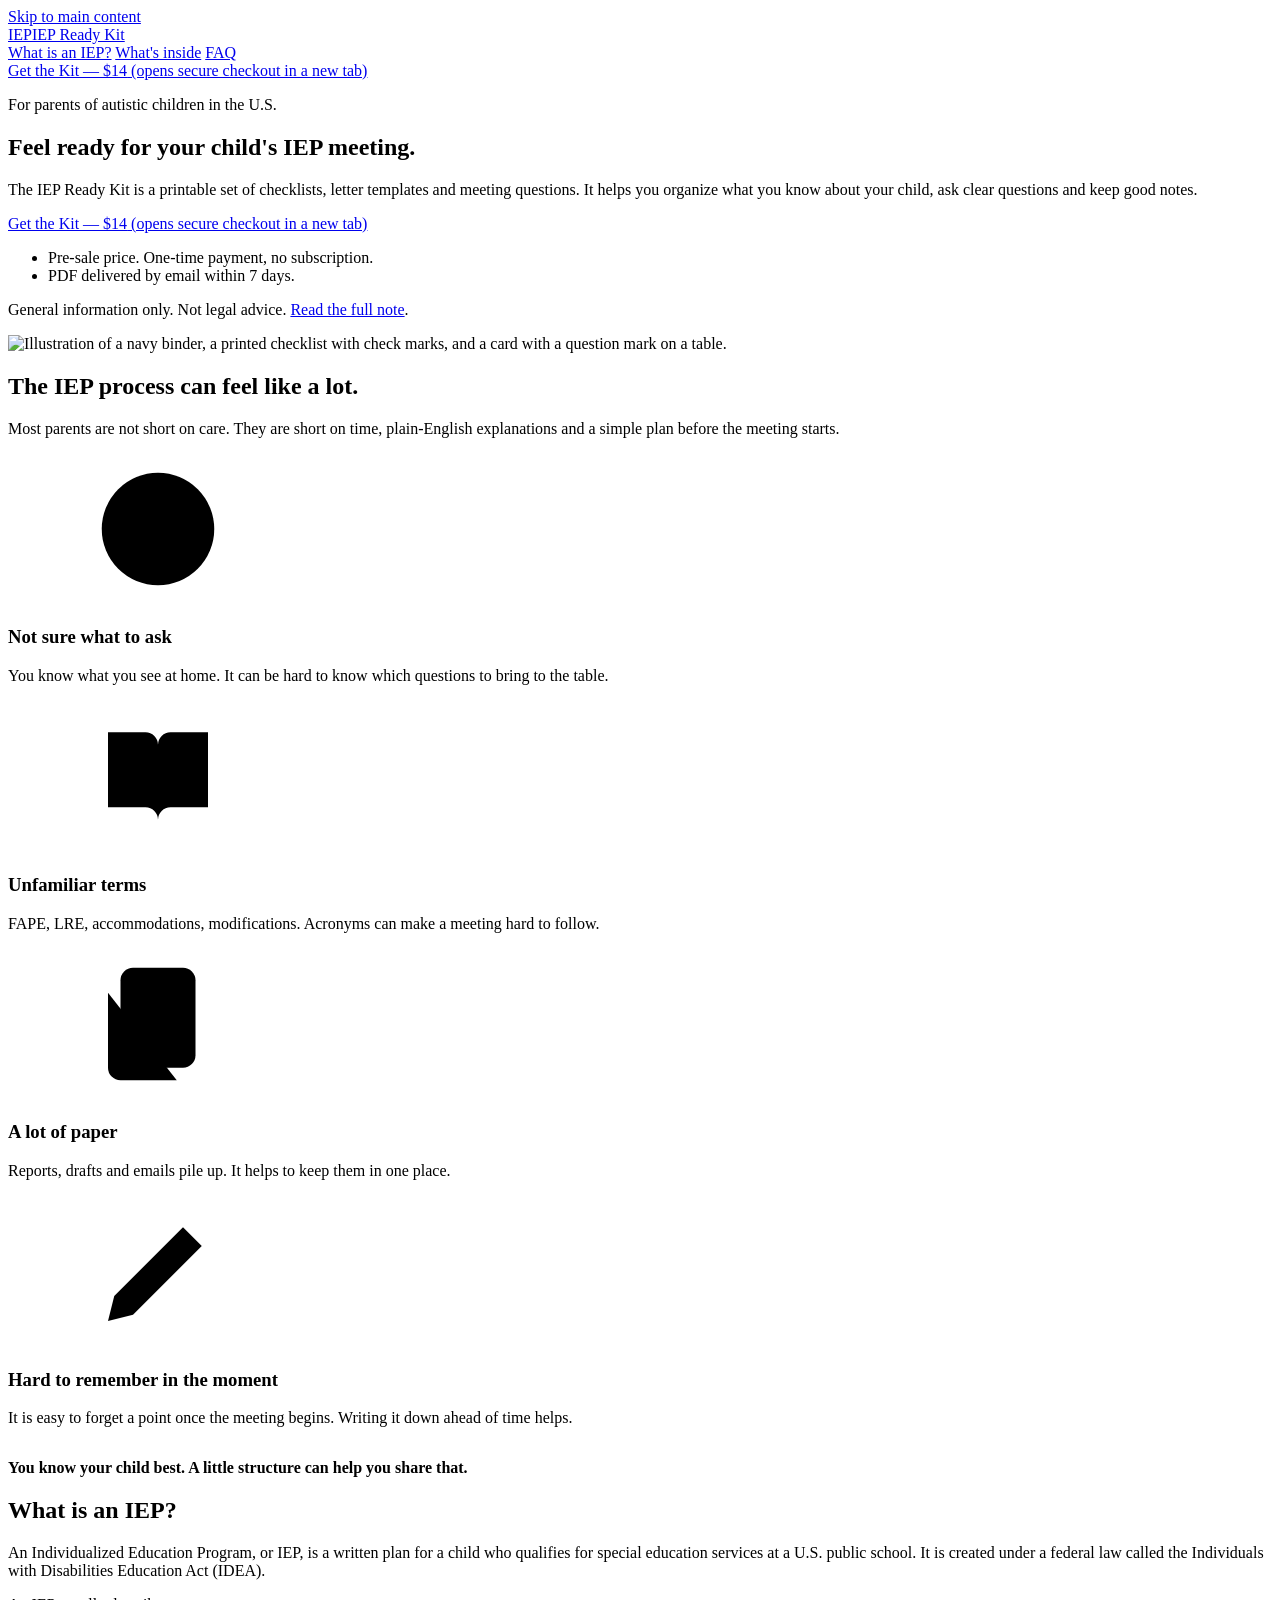
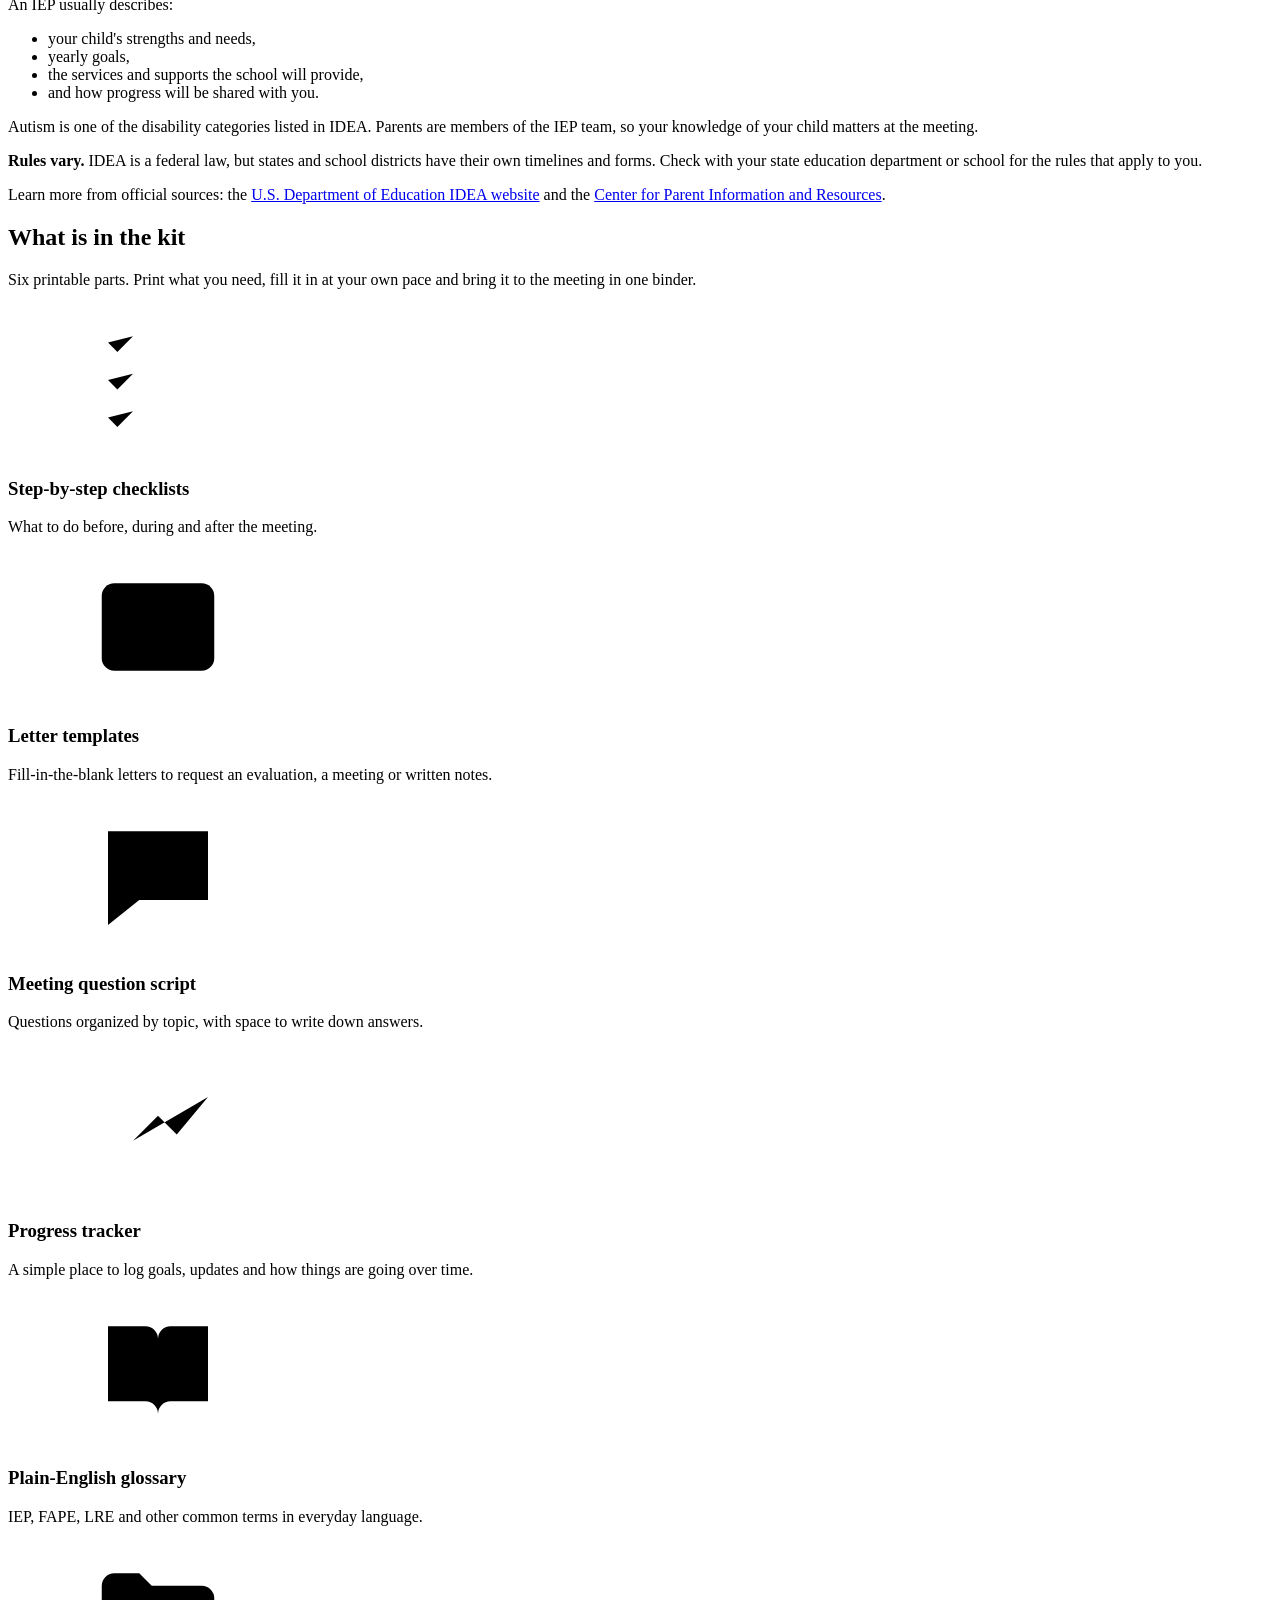
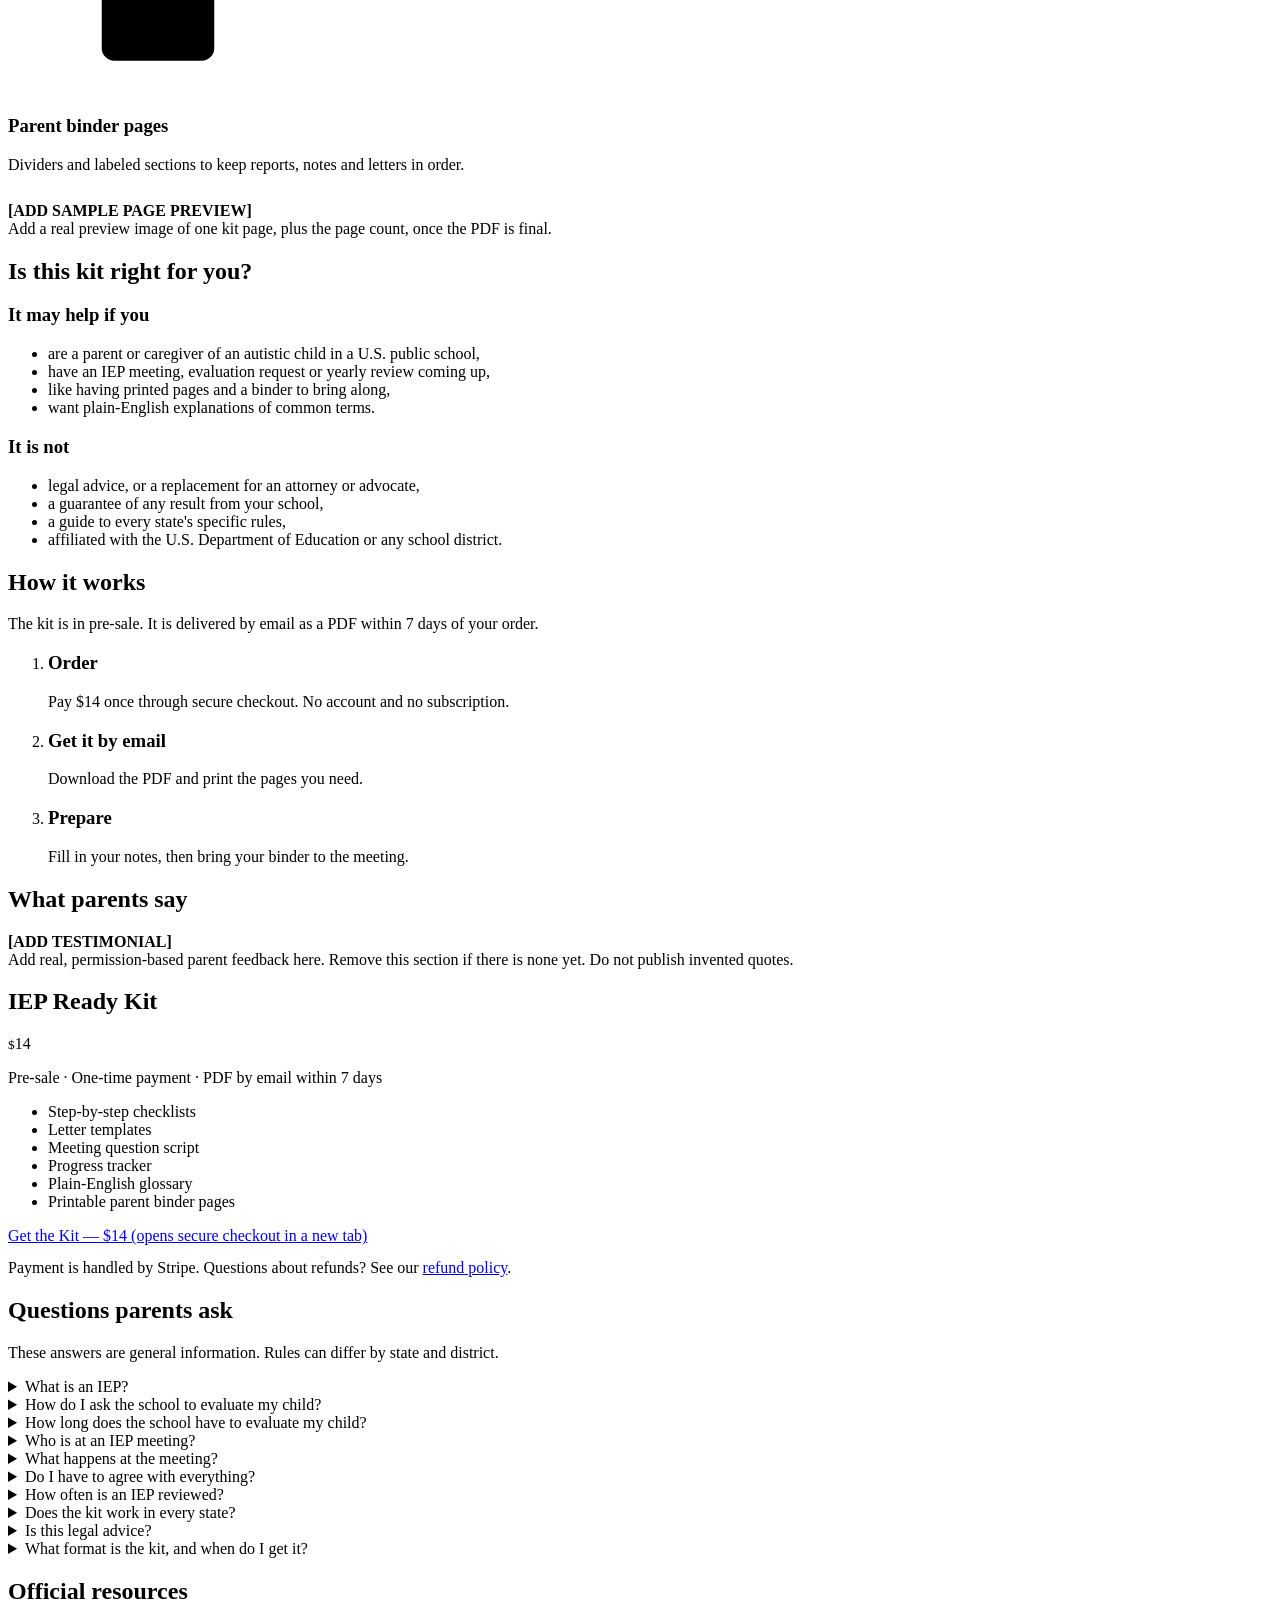
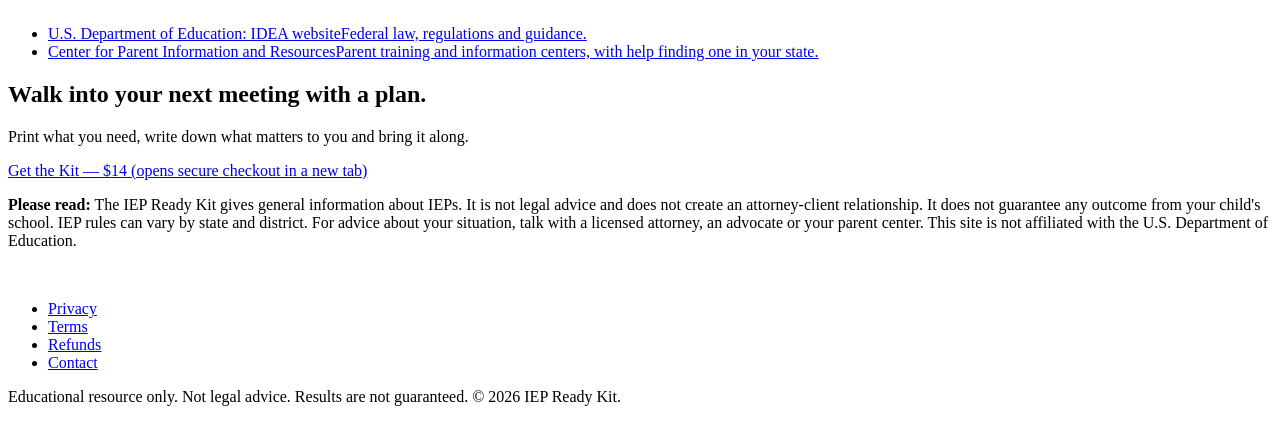
==== commit 8ee4ba5b: "Reescreve a home com copy honesta e HTML semântico Foco em pais de crianças autistas, seção sobre o " ====
--- a/index.html
+++ b/index.html
@@ -3,325 +3,56 @@
 <head>
 <meta charset="utf-8">
 <meta name="viewport" content="width=device-width, initial-scale=1">
-<title>IEP Ready Kit — Walk into your child's IEP meeting prepared</title>
-<meta name="description" content="A $14 printable IEP prep kit: checklists, letter templates, a meeting question script and a progress tracker. Educational resource only, not legal advice.">
-<link rel="preconnect" href="https://fonts.googleapis.com">
-<link rel="preconnect" href="https://fonts.gstatic.com" crossorigin>
-<link href="https://fonts.googleapis.com/css2?family=Poppins:wght@400;500;600;700;800&display=swap" rel="stylesheet">
-<style>
-  :root{
-    --navy:#1F3A5F;
-    --orange:#F28C28;
-    --orange-dark:#d9731a;
-    --gold:#F8C27A;
-    --bg:#F4F8FC;
-    --white:#ffffff;
-    --text:#1d2b3e;
-    --muted:#5b6b7f;
-    --line:#e3eaf3;
-    --shadow:0 18px 40px -18px rgba(31,58,95,.35);
-    --radius:22px;
-  }
-  *{box-sizing:border-box;margin:0;padding:0}
-  html{scroll-behavior:smooth}
-  body{
-    font-family:"Poppins",system-ui,-apple-system,"Segoe UI",sans-serif;
-    color:var(--text);
-    background:var(--white);
-    line-height:1.6;
-    -webkit-font-smoothing:antialiased;
-  }
-  img{max-width:100%;display:block}
-  a{color:inherit}
-  .wrap{max-width:1140px;margin:0 auto;padding:0 20px}
-  section{padding:88px 0}
-  .eyebrow{
-    display:inline-block;font-size:13px;font-weight:700;letter-spacing:.12em;
-    text-transform:uppercase;color:var(--orange-dark);background:#fff3e6;
-    padding:6px 14px;border-radius:999px;margin-bottom:16px
-  }
-  h1,h2,h3{color:var(--navy);line-height:1.2;font-weight:800}
-  h1{font-size:clamp(34px,5vw,56px);letter-spacing:-.02em}
-  h2{font-size:clamp(28px,3.6vw,40px);letter-spacing:-.01em}
-  h3{font-size:20px;font-weight:700}
-  .section-head{text-align:center;max-width:680px;margin:0 auto 52px}
-  .section-head p{color:var(--muted);margin-top:12px;font-size:17px}
-
-  /* Buttons */
-  .btn{
-    display:inline-flex;align-items:center;justify-content:center;gap:10px;
-    background:linear-gradient(180deg,var(--orange),var(--orange-dark));
-    color:#fff;font-weight:700;font-size:19px;text-decoration:none;
-    padding:18px 34px;border-radius:14px;border:0;cursor:pointer;
-    box-shadow:0 14px 28px -12px rgba(242,140,40,.85);
-    transition:transform .15s ease, box-shadow .15s ease;
-  }
-  .btn:hover{transform:translateY(-2px);box-shadow:0 18px 34px -12px rgba(242,140,40,.9)}
-  .btn-block{width:100%}
-
-  /* Announcement bar */
-  .announce{
-    background:var(--navy);color:#fff;text-align:center;
-    font-size:14px;font-weight:500;padding:10px 16px
-  }
-  .announce strong{color:var(--gold)}
-
-  /* Nav */
-  nav{
-    position:sticky;top:0;z-index:10;background:rgba(255,255,255,.92);
-    backdrop-filter:blur(8px);border-bottom:1px solid var(--line)
-  }
-  nav .wrap{display:flex;align-items:center;justify-content:space-between;height:68px}
-  .logo{font-weight:800;color:var(--navy);font-size:18px;text-decoration:none;display:flex;align-items:center;gap:10px}
-  .logo-mark{
-    width:34px;height:34px;border-radius:10px;
-    background:linear-gradient(135deg,var(--navy),#2f5a8c);
-    color:var(--gold);display:grid;place-items:center;font-size:15px;font-weight:800
-  }
-  .nav-cta{padding:11px 20px;font-size:15px;border-radius:12px}
-
-  /* Hero */
-  .hero{
-    background:
-      radial-gradient(900px 500px at 90% -10%, #fde7cc 0%, transparent 60%),
-      linear-gradient(180deg,var(--bg),#ffffff 85%);
-    padding:72px 0 80px;
-  }
-  .hero-grid{display:grid;grid-template-columns:1.05fr 1fr;gap:56px;align-items:center}
-  .hero p.sub{font-size:19px;color:var(--muted);margin:20px 0 30px;max-width:540px}
-  .hero-ctas{display:flex;flex-direction:column;align-items:flex-start;gap:14px}
-  .hero-fine{font-size:14px;color:var(--muted);display:flex;flex-wrap:wrap;gap:6px 16px}
-  .hero-fine span::before{content:"✓ ";color:var(--orange-dark);font-weight:700}
-
-  .hero-visual{position:relative;min-height:480px}
-  .photo-placeholder{
-    position:absolute;inset:0 40px 60px 0;border-radius:var(--radius);
-    background:
-      linear-gradient(160deg,rgba(31,58,95,.10),rgba(248,194,122,.35)),
-      repeating-linear-gradient(45deg,#e9eff7 0 14px,#f4f8fc 14px 28px);
-    border:2px dashed #b9c8da;display:grid;place-items:center;text-align:center;
-    padding:24px;color:var(--navy);font-size:14px;box-shadow:var(--shadow)
-  }
-  .photo-placeholder b{display:block;font-size:15px;margin-bottom:6px}
-
-  /* CSS 3D-ish kit mockup */
-  .kit{position:absolute;right:0;bottom:0;width:70%;height:300px}
-  .pdf-stack{position:absolute;left:0;top:30px;width:150px;height:200px}
-  .pdf-stack div{
-    position:absolute;inset:0;background:#fff;border-radius:8px;
-    box-shadow:0 10px 22px -10px rgba(31,58,95,.5);border:1px solid var(--line);
-    padding:14px;font-size:9px;color:var(--navy);font-weight:700
-  }
-  .pdf-stack div:nth-child(1){transform:rotate(-8deg) translate(-6px,6px)}
-  .pdf-stack div:nth-child(2){transform:rotate(-3deg) translate(-2px,2px)}
-  .pdf-stack div:nth-child(3){transform:rotate(4deg)}
-  .pdf-stack div:nth-child(3)::after{
-    content:"";position:absolute;left:14px;right:14px;top:34px;height:6px;border-radius:3px;
-    background:linear-gradient(90deg,var(--orange),var(--gold));
-    box-shadow:0 16px 0 -1px #e9eff7,0 32px 0 -1px #e9eff7,0 48px 0 -1px #e9eff7,0 64px 0 -1px #e9eff7
-  }
-  .binder{
-    position:absolute;left:150px;top:0;width:190px;height:250px;border-radius:12px;
-    background:linear-gradient(160deg,var(--navy),#2c4f7d);
-    box-shadow:0 22px 40px -16px rgba(31,58,95,.7);transform:rotate(3deg);
-    display:flex;flex-direction:column;justify-content:flex-end;padding:18px;color:#fff
-  }
-  .binder::before{
-    content:"";position:absolute;left:-10px;top:24px;bottom:24px;width:10px;border-radius:6px 0 0 6px;
-    background:var(--orange)
-  }
-  .binder .label{background:#fff;color:var(--navy);border-radius:8px;padding:12px;text-align:center}
-  .binder .label small{display:block;font-size:10px;color:var(--muted);font-weight:600}
-  .binder .label strong{font-size:14px}
-  .tablet{
-    position:absolute;right:-6px;top:20px;width:170px;height:230px;border-radius:22px;
-    background:#1b2330;padding:10px;box-shadow:0 26px 40px -18px rgba(0,0,0,.5);transform:rotate(-4deg)
-  }
-  .tablet .screen{background:#fff;border-radius:14px;height:100%;padding:14px;font-size:10px;color:var(--text)}
-  .tablet .screen h4{color:var(--navy);font-size:11px;margin-bottom:8px}
-  .tablet .row{display:flex;gap:6px;align-items:center;padding:5px 0;border-bottom:1px solid var(--line)}
-  .tablet .box{width:11px;height:11px;border-radius:3px;border:1.5px solid var(--navy);flex:none;position:relative}
-  .tablet .box.on{background:var(--orange);border-color:var(--orange)}
-  .mock-tag{
-    position:absolute;left:8px;bottom:-4px;background:var(--navy);color:#fff;
-    font-size:11px;font-weight:700;padding:6px 12px;border-radius:999px;letter-spacing:.04em
-  }
-
-  /* Pain */
-  .pain{background:var(--bg)}
-  .cards-4{display:grid;grid-template-columns:repeat(4,1fr);gap:22px}
-  .card{
-    background:#fff;border-radius:var(--radius);padding:28px;box-shadow:0 10px 30px -22px rgba(31,58,95,.5);
-    border:1px solid var(--line)
-  }
-  .icon{
-    width:52px;height:52px;border-radius:16px;display:grid;place-items:center;font-size:24px;
-    background:linear-gradient(135deg,#fff3e6,var(--gold));margin-bottom:18px
-  }
-  .card p{color:var(--muted);font-size:15px;margin-top:8px}
-  .pain-close{text-align:center;margin-top:44px;font-size:18px;color:var(--navy);font-weight:600}
-
-  /* Inside the kit */
-  .kit-grid{display:grid;grid-template-columns:repeat(3,1fr);gap:26px}
-  .kit-card{
-    background:#fff;border-radius:var(--radius);overflow:hidden;border:1px solid var(--line);
-    box-shadow:0 12px 30px -22px rgba(31,58,95,.5);display:flex;flex-direction:column
-  }
-  .thumb{
-    height:180px;background:linear-gradient(160deg,#fff,var(--bg));
-    border-bottom:1px solid var(--line);display:flex;align-items:center;justify-content:center;padding:22px
-  }
-  .thumb .page{
-    width:120px;height:150px;background:#fff;border-radius:6px;box-shadow:0 10px 20px -10px rgba(31,58,95,.5);
-    border:1px solid var(--line);padding:12px 10px;font-size:8px;color:var(--navy);font-weight:700;
-    display:flex;flex-direction:column;gap:6px;transform:rotate(-2deg)
-  }
-  .thumb .page i{display:block;height:5px;border-radius:3px;background:#e4ebf4}
-  .thumb .page i.o{background:var(--orange)}
-  .thumb .page i.g{background:var(--gold)}
-  .kit-body{padding:24px 26px 28px}
-  .kit-body p{color:var(--muted);font-size:15px;margin-top:6px}
-  .pill{
-    display:inline-block;font-size:12px;font-weight:600;color:var(--navy);background:var(--bg);
-    padding:4px 10px;border-radius:999px;margin-top:14px
-  }
-
-  /* How it works */
-  .how{background:var(--navy);color:#fff}
-  .how h2{color:#fff}
-  .how .eyebrow{background:rgba(248,194,122,.18);color:var(--gold)}
-  .how .section-head p{color:#c8d6e8}
-  .steps{display:grid;grid-template-columns:repeat(3,1fr);gap:24px;position:relative}
-  .step{
-    background:rgba(255,255,255,.07);border:1px solid rgba(255,255,255,.14);border-radius:var(--radius);
-    padding:32px 28px;text-align:left
-  }
-  .step-num{
-    width:44px;height:44px;border-radius:50%;background:var(--orange);color:#fff;
-    font-weight:800;display:grid;place-items:center;margin-bottom:18px;font-size:18px
-  }
-  .step .icon{background:rgba(248,194,122,.2);color:var(--gold)}
-  .step h3{color:#fff}
-  .step p{color:#c8d6e8;font-size:15px;margin-top:8px}
-
-  /* Before / After */
-  .compare{display:grid;grid-template-columns:1fr 1fr;gap:26px}
-  .compare-col{border-radius:var(--radius);padding:36px 34px;border:1px solid var(--line)}
-  .compare-col.before{background:#f6f6f8}
-  .compare-col.after{
-    background:linear-gradient(180deg,#fff,#fff8ef);border:2px solid var(--orange);
-    box-shadow:var(--shadow)
-  }
-  .compare-col h3{font-size:22px;margin-bottom:18px}
-  .compare-col ul{list-style:none;display:grid;gap:14px}
-  .compare-col li{position:relative;padding-left:34px;font-size:16px;color:var(--text)}
-  .compare-col li::before{position:absolute;left:0;top:0;font-weight:800;font-size:18px}
-  .before li::before{content:"✕";color:#9aa5b5}
-  .after li::before{content:"✓";color:var(--orange-dark)}
-
-  /* Testimonial placeholder */
-  .proof{background:var(--bg)}
-  .placeholder-box{
-    max-width:760px;margin:0 auto;border:2px dashed #b9c8da;border-radius:var(--radius);
-    padding:48px 28px;text-align:center;color:var(--navy);background:#fff
-  }
-  .placeholder-box strong{display:block;font-size:18px;margin-bottom:8px}
-  .placeholder-box span{color:var(--muted);font-size:15px}
-
-  /* Pricing */
-  .pricing{background:linear-gradient(180deg,#fff,var(--bg))}
-  .price-card{
-    max-width:560px;margin:0 auto;background:#fff;border-radius:28px;padding:44px 40px 36px;
-    box-shadow:0 30px 60px -28px rgba(31,58,95,.5);border:1px solid var(--line);position:relative;text-align:center
-  }
-  .price-badge{
-    position:absolute;top:-16px;left:50%;transform:translateX(-50%);
-    background:var(--gold);color:var(--navy);font-weight:800;font-size:13px;letter-spacing:.08em;
-    padding:8px 18px;border-radius:999px;text-transform:uppercase;white-space:nowrap
-  }
-  .price-card h3{font-size:24px}
-  .price{display:flex;align-items:flex-start;justify-content:center;gap:4px;margin:14px 0 4px;color:var(--navy)}
-  .price .cur{font-size:26px;font-weight:700;margin-top:10px}
-  .price .amt{font-size:84px;font-weight:800;line-height:1}
-  .price-note{color:var(--muted);font-size:15px;margin-bottom:26px}
-  .stack{list-style:none;text-align:left;margin:0 0 28px;display:grid;gap:12px}
-  .stack li{display:flex;gap:12px;align-items:flex-start;font-size:16px;padding-bottom:12px;border-bottom:1px solid var(--line)}
-  .stack li::before{content:"✓";flex:none;width:24px;height:24px;border-radius:50%;background:#fff3e6;color:var(--orange-dark);font-weight:800;display:grid;place-items:center;font-size:13px}
-  .trust{display:flex;flex-wrap:wrap;justify-content:center;gap:14px 22px;margin-top:22px;font-size:14px;color:var(--muted)}
-  .guarantee{
-    display:flex;align-items:center;gap:14px;text-align:left;margin-top:26px;padding:16px 18px;
-    border-radius:16px;background:#f0f6ff;border:1px solid #d7e4f5
-  }
-  .seal{
-    flex:none;width:60px;height:60px;border-radius:50%;border:3px solid var(--gold);
-    display:grid;place-items:center;text-align:center;font-size:11px;font-weight:800;color:var(--navy);line-height:1.1
-  }
-  .guarantee p{font-size:14px;color:var(--muted)}
-  .guarantee strong{color:var(--navy)}
-
-  /* FAQ */
-  .faq{max-width:780px;margin:0 auto;display:grid;gap:14px}
-  details{background:#fff;border:1px solid var(--line);border-radius:16px;padding:0 24px;box-shadow:0 8px 20px -18px rgba(31,58,95,.5)}
-  summary{
-    cursor:pointer;list-style:none;padding:20px 0;font-weight:600;color:var(--navy);font-size:17px;
-    display:flex;justify-content:space-between;align-items:center;gap:16px
-  }
-  summary::-webkit-details-marker{display:none}
-  summary::after{content:"+";font-size:26px;color:var(--orange-dark);font-weight:500;line-height:1}
-  details[open] summary::after{content:"–"}
-  details p{padding:0 0 22px;color:var(--muted);font-size:16px}
-
-  /* Final CTA */
-  .final{background:var(--navy);color:#fff;text-align:center;padding:80px 0}
-  .final h2{color:#fff}
-  .final p{color:#c8d6e8;margin:14px auto 30px;max-width:560px}
-  .final .btn{font-size:20px}
-
-  /* Footer */
-  footer{background:#122742;color:#a9bbd2;padding:48px 0 36px;font-size:14px}
-  footer .cols{display:flex;flex-wrap:wrap;justify-content:space-between;gap:24px;margin-bottom:28px}
-  footer a{text-decoration:none;color:#d6e2f2;margin-right:18px}
-  footer .disclaimer{
-    border-top:1px solid rgba(255,255,255,.12);padding-top:22px;font-size:13px;line-height:1.7;color:#8fa3bd
-  }
-  footer .disclaimer strong{color:#e8f0fa}
-
-  /* Mockup label */
-  .mockup-flag{
-    position:fixed;right:14px;bottom:14px;z-index:50;background:#fff3e6;color:var(--orange-dark);
-    border:1px solid var(--orange);font-weight:700;font-size:12px;padding:6px 12px;border-radius:999px
-  }
-
-  /* Responsive */
-  @media (max-width:980px){
-    .hero-grid{grid-template-columns:1fr;gap:40px}
-    .hero-visual{min-height:440px}
-    .cards-4{grid-template-columns:repeat(2,1fr)}
-    .kit-grid{grid-template-columns:repeat(2,1fr)}
-  }
-  @media (max-width:720px){
-    section{padding:64px 0}
-    .announce{font-size:13px}
-    .hero{padding:44px 0 56px}
-    .hero-visual{min-height:380px}
-    .photo-placeholder{inset:0 0 40px 0}
-    .kit{width:100%;height:260px}
-    .pdf-stack{width:120px;height:160px;top:24px}
-    .binder{left:110px;width:160px;height:210px}
-    .tablet{width:140px;height:190px;top:10px;right:0}
-    .cards-4,.kit-grid,.steps,.compare{grid-template-columns:1fr}
-    .nav-cta{padding:10px 14px;font-size:14px}
-    .btn{font-size:17px;padding:16px 24px;width:100%}
-    .hero-ctas .btn{width:100%}
-    .price-card{padding:40px 22px 28px}
-    .price .amt{font-size:72px}
-    .compare-col{padding:28px 22px}
-    footer .cols{flex-direction:column}
-  }
-  @media (max-width:420px){
-    .logo span.name{display:none}
-  }
-</style>
+<title>IEP Ready Kit | Printable IEP prep for parents of autistic children</title>
+<meta name="description" content="A $14 printable kit with checklists, letter templates and a question script to help parents of autistic children prepare for IEP meetings. Not legal advice.">
+<link rel="canonical" href="https://iepreadykit.com/">
+<meta name="theme-color" content="#1F3A5F">
+<link rel="icon" href="favicon.svg" type="image/svg+xml">
+<meta property="og:type" content="website">
+<meta property="og:site_name" content="IEP Ready Kit">
+<meta property="og:title" content="IEP Ready Kit | Printable IEP prep for parents of autistic children">
+<meta property="og:description" content="Checklists, letter templates and a question script to help you prepare for your child's IEP meeting. General information only, not legal advice.">
+<meta property="og:url" content="https://iepreadykit.com/">
+<meta property="og:image" content="https://iepreadykit.com/images/og-image.png">
+<meta property="og:image:alt" content="IEP Ready Kit: a binder, a checklist and a question card">
+<meta name="twitter:card" content="summary_large_image">
+<link rel="stylesheet" href="styles.css">
+
+<script type="application/ld+json">
+{
+  "@context": "https://schema.org",
+  "@graph": [
+    {
+      "@type": "Organization",
+      "name": "IEP Ready Kit",
+      "url": "https://iepreadykit.com/"
+    },
+    {
+      "@type": "Product",
+      "name": "IEP Ready Kit",
+      "description": "A printable PDF kit with checklists, letter templates, a meeting question script, a progress tracker, a glossary and binder pages for parents preparing for IEP meetings. General information only; not legal advice.",
+      "url": "https://iepreadykit.com/",
+      "offers": {
+        "@type": "Offer",
+        "price": "14.00",
+        "priceCurrency": "USD",
+        "availability": "https://schema.org/PreOrder",
+        "url": "https://iepreadykit.com/"
+      }
+    },
+    {
+      "@type": "FAQPage",
+      "mainEntity": [
+        {"@type":"Question","name":"What is an IEP?","acceptedAnswer":{"@type":"Answer","text":"An Individualized Education Program (IEP) is a written plan for a child who qualifies for special education services under the Individuals with Disabilities Education Act (IDEA). It describes the child's needs, goals, services and supports."}},
+        {"@type":"Question","name":"How do I ask the school to evaluate my child?","acceptedAnswer":{"@type":"Answer","text":"You can ask in writing. Many parents send a dated letter or email to the principal or special education director and keep a copy. The kit includes a template letter."}},
+        {"@type":"Question","name":"How long does the school have to evaluate my child?","acceptedAnswer":{"@type":"Answer","text":"Under IDEA, the initial evaluation generally must be finished within 60 days after you give consent, unless your state sets a different timeline. Check your state education department for the rule that applies to you."}},
+        {"@type":"Question","name":"Is this legal advice?","acceptedAnswer":{"@type":"Answer","text":"No. The kit gives general information about IEPs. It is not legal advice and does not guarantee any outcome from your school."}}
+      ]
+    }
+  ]
+}
+</script>
+
 <!-- Meta Pixel Code -->
 <script>
 !function(f,b,e,v,n,t,s){if(f.fbq)return;n=f.fbq=function(){n.callMethod?
@@ -332,7 +63,7 @@
 fbq('init','3355007808034064');
 fbq('track','PageView');
 </script>
-<noscript><img height="1" width="1" style="display:none" src="https://www.facebook.com/tr?id=3355007808034064&ev=PageView&noscript=1"/></noscript>
+<noscript><img height="1" width="1" style="display:none" alt="" src="https://www.facebook.com/tr?id=3355007808034064&ev=PageView&noscript=1"/></noscript>
 <!-- End Meta Pixel Code -->
 <script>
 document.addEventListener('click',function(e){var a=e.target.closest('a[href*="buy.stripe.com"]');if(a&&window.fbq){fbq('track','InitiateCheckout',{value:14.00,currency:'USD',content_name:'IEP Ready Kit'});}});
@@ -340,332 +71,236 @@
 </head>
 <body>
 
-<!-- 1. Announcement bar -->
-<div class="announce">
-  <strong>Pre-sale</strong> — printable kit delivered digitally by email within 7 days
-</div>
-
-<!-- Nav -->
-<nav>
-  <div class="wrap">
-    <a class="logo" href="#top"><span class="logo-mark">IEP</span><span class="name">IEP Ready Kit</span></a>
-    <a class="btn nav-cta" href="https://buy.stripe.com/00w8wRgrg82h6dLbazaAw00" target="_blank" rel="noopener noreferrer">Get the Kit — $14</a>
-  </div>
-</nav>
-
-<!-- 2. Hero -->
-<header class="hero" id="top">
+<!-- Icon sprite (decorative; each use is aria-hidden) -->
+<svg width="0" height="0" style="position:absolute" aria-hidden="true" focusable="false">
+  <symbol id="i-question" viewBox="0 0 24 24"><circle cx="12" cy="12" r="9"/><path d="M9.5 9.5a2.5 2.5 0 1 1 3.5 2.3c-.7.4-1 .9-1 1.7"/><path d="M12 17h.01"/></symbol>
+  <symbol id="i-book" viewBox="0 0 24 24"><path d="M4 5h6a2 2 0 0 1 2 2v12a2 2 0 0 0-2-2H4z"/><path d="M20 5h-6a2 2 0 0 0-2 2v12a2 2 0 0 1 2-2h6z"/></symbol>
+  <symbol id="i-papers" viewBox="0 0 24 24"><rect x="6" y="3" width="12" height="16" rx="2"/><path d="M9 8h6M9 12h6M9 16h3"/><path d="M4 7v12a2 2 0 0 0 2 2h9"/></symbol>
+  <symbol id="i-note" viewBox="0 0 24 24"><path d="M4 20l1-4L16 5l3 3L8 19z"/><path d="M14 7l3 3"/></symbol>
+  <symbol id="i-checklist" viewBox="0 0 24 24"><path d="M4 6l1.5 1.5L8 5M4 12l1.5 1.5L8 11M4 18l1.5 1.5L8 17M11 6.5h9M11 12.5h9M11 18.5h9"/></symbol>
+  <symbol id="i-mail" viewBox="0 0 24 24"><rect x="3" y="5" width="18" height="14" rx="2"/><path d="M3 7l9 6 9-6"/></symbol>
+  <symbol id="i-chat" viewBox="0 0 24 24"><path d="M4 5h16v11H9l-5 4z"/></symbol>
+  <symbol id="i-chart" viewBox="0 0 24 24"><path d="M4 20V4M4 20h16M8 15l4-4 3 3 5-6"/></symbol>
+  <symbol id="i-folder" viewBox="0 0 24 24"><path d="M3 7a2 2 0 0 1 2-2h4l2 2h8a2 2 0 0 1 2 2v8a2 2 0 0 1-2 2H5a2 2 0 0 1-2-2z"/></symbol>
+</svg>
+
+<a class="skip" href="#main">Skip to main content</a>
+
+<header class="site-header">
+  <div class="wrap">
+    <a class="logo" href="./" aria-label="IEP Ready Kit, home"><span class="logo-mark" aria-hidden="true">IEP</span><span class="logo-name">IEP Ready Kit</span></a>
+    <nav class="header-nav" aria-label="Main">
+      <a href="#what-is-an-iep">What is an IEP?</a>
+      <a href="#inside">What's inside</a>
+      <a href="#faq">FAQ</a>
+    </nav>
+    <a class="btn btn-small" href="https://buy.stripe.com/00w8wRgrg82h6dLbazaAw00" target="_blank" rel="noopener noreferrer">Get the Kit — $14<span class="sr-only"> (opens secure checkout in a new tab)</span></a>
+  </div>
+</header>
+
+<main id="main">
+
+<!-- Hero -->
+<section class="hero" aria-labelledby="hero-title">
   <div class="wrap hero-grid">
     <div>
-      <span class="eyebrow">For parents preparing for an IEP meeting</span>
-      <h1>Walk into your child's IEP meeting prepared, calm and confident.</h1>
-      <p class="sub">
-        Printable checklists, ready-to-use letter templates and a question script
-        so you know what to ask, what to request and what to write down, before you sit at the table.
-      </p>
-      <div class="hero-ctas">
-        <a class="btn" href="https://buy.stripe.com/00w8wRgrg82h6dLbazaAw00" target="_blank" rel="noopener noreferrer">Get the Kit — $14</a>
-        <div class="hero-fine">
-          <span>Pre-sale</span>
-          <span>Digital delivery by email</span>
-          <span>One-time payment</span>
-          <span>No subscription</span>
-          <span>30-day money-back guarantee</span>
-        </div>
-      </div>
-    </div>
-
-    <div class="hero-visual" aria-label="Kit mockup and lifestyle photo placeholder">
-      <!-- Lifestyle photo placeholder -->
-      <div class="photo-placeholder" style="background:url(hero.jpg) center/cover no-repeat;"></div>
-
-      <!-- 3D-style kit mockup built with CSS -->
-      <div class="kit">
-        <div class="pdf-stack">
-          <div>IEP CHECKLIST<br>Page 1 of 6</div>
-          <div>LETTER TEMPLATE<br>Page 2 of 6</div>
-          <div>QUESTION SCRIPT<br><br>Page 3 of 6</div>
-        </div>
-        <div class="binder">
-          <div class="label">
-            <small>IEP READY KIT</small>
-            <strong>Meeting Binder</strong>
-          </div>
-        </div>
-        <div class="tablet">
-          <div class="screen">
-            <h4>Meeting checklist</h4>
-            <div class="row"><span class="box on"></span>Gather last report card</div>
-            <div class="row"><span class="box on"></span>Write 3 top concerns</div>
-            <div class="row"><span class="box"></span>Review draft goals</div>
-            <div class="row"><span class="box"></span>Request written notes</div>
-            <div class="row"><span class="box"></span>Ask about next steps</div>
-          </div>
-        </div>
-      </div>
-    </div>
-  </div>
-</header>
-
-<!-- 3. Pain -->
-<section class="pain" id="pain">
+      <p class="eyebrow">For parents of autistic children in the U.S.</p>
+      <h1 id="hero-title">Feel ready for your child's IEP meeting.</h1>
+      <p class="lead">The IEP Ready Kit is a printable set of checklists, letter templates and meeting questions. It helps you organize what you know about your child, ask clear questions and keep good notes.</p>
+      <a class="btn" href="https://buy.stripe.com/00w8wRgrg82h6dLbazaAw00" target="_blank" rel="noopener noreferrer">Get the Kit — $14<span class="sr-only"> (opens secure checkout in a new tab)</span></a>
+      <ul class="hero-notes">
+        <li>Pre-sale price. One-time payment, no subscription.</li>
+        <li>PDF delivered by email within 7 days.</li>
+      </ul>
+      <p class="mini-disclaimer">General information only. Not legal advice. <a href="#disclaimer">Read the full note</a>.</p>
+    </div>
+    <img class="hero-art" src="images/hero-illustration.svg" width="480" height="400" alt="Illustration of a navy binder, a printed checklist with check marks, and a card with a question mark on a table.">
+  </div>
+</section>
+
+<!-- Problem -->
+<section class="bg-sand" aria-labelledby="problem-title">
   <div class="wrap">
     <div class="section-head">
-      <span class="eyebrow">Sound familiar?</span>
-      <h2>You love your child. The meeting packet is 40 pages long.</h2>
-      <p>Most parents aren't short on care. They're short on time, plain-English explanations and a clear plan before the meeting starts.</p>
-    </div>
-    <div class="cards-4">
+      <h2 id="problem-title">The IEP process can feel like a lot.</h2>
+      <p>Most parents are not short on care. They are short on time, plain-English explanations and a simple plan before the meeting starts.</p>
+    </div>
+    <div class="grid grid-4">
+      <div class="card"><span class="icon"><svg aria-hidden="true"><use href="#i-question"/></svg></span><h3>Not sure what to ask</h3><p>You know what you see at home. It can be hard to know which questions to bring to the table.</p></div>
+      <div class="card"><span class="icon"><svg aria-hidden="true"><use href="#i-book"/></svg></span><h3>Unfamiliar terms</h3><p>FAPE, LRE, accommodations, modifications. Acronyms can make a meeting hard to follow.</p></div>
+      <div class="card"><span class="icon"><svg aria-hidden="true"><use href="#i-papers"/></svg></span><h3>A lot of paper</h3><p>Reports, drafts and emails pile up. It helps to keep them in one place.</p></div>
+      <div class="card"><span class="icon"><svg aria-hidden="true"><use href="#i-note"/></svg></span><h3>Hard to remember in the moment</h3><p>It is easy to forget a point once the meeting begins. Writing it down ahead of time helps.</p></div>
+    </div>
+    <p class="center" style="margin-top:32px;font-weight:600;color:var(--navy)">You know your child best. A little structure can help you share that.</p>
+  </div>
+</section>
+
+<!-- What is an IEP -->
+<section id="what-is-an-iep" aria-labelledby="iep-title">
+  <div class="wrap narrow">
+    <h2 id="iep-title">What is an IEP?</h2>
+    <p>An Individualized Education Program, or IEP, is a written plan for a child who qualifies for special education services at a U.S. public school. It is created under a federal law called the Individuals with Disabilities Education Act (IDEA).</p>
+    <p>An IEP usually describes:</p>
+    <ul>
+      <li>your child's strengths and needs,</li>
+      <li>yearly goals,</li>
+      <li>the services and supports the school will provide,</li>
+      <li>and how progress will be shared with you.</li>
+    </ul>
+    <p>Autism is one of the disability categories listed in IDEA. Parents are members of the IEP team, so your knowledge of your child matters at the meeting.</p>
+    <div class="callout">
+      <p><strong>Rules vary.</strong> IDEA is a federal law, but states and school districts have their own timelines and forms. Check with your state education department or school for the rules that apply to you.</p>
+    </div>
+    <p>Learn more from official sources: the <a href="https://sites.ed.gov/idea/" target="_blank" rel="noopener noreferrer">U.S. Department of Education IDEA website</a> and the <a href="https://www.parentcenterhub.org/" target="_blank" rel="noopener noreferrer">Center for Parent Information and Resources</a>.</p>
+  </div>
+</section>
+
+<!-- What's inside -->
+<section id="inside" class="bg-soft" aria-labelledby="inside-title">
+  <div class="wrap">
+    <div class="section-head">
+      <h2 id="inside-title">What is in the kit</h2>
+      <p>Six printable parts. Print what you need, fill it in at your own pace and bring it to the meeting in one binder.</p>
+    </div>
+    <div class="grid grid-3">
+      <div class="card"><span class="icon"><svg aria-hidden="true"><use href="#i-checklist"/></svg></span><h3>Step-by-step checklists</h3><p>What to do before, during and after the meeting.</p></div>
+      <div class="card"><span class="icon"><svg aria-hidden="true"><use href="#i-mail"/></svg></span><h3>Letter templates</h3><p>Fill-in-the-blank letters to request an evaluation, a meeting or written notes.</p></div>
+      <div class="card"><span class="icon"><svg aria-hidden="true"><use href="#i-chat"/></svg></span><h3>Meeting question script</h3><p>Questions organized by topic, with space to write down answers.</p></div>
+      <div class="card"><span class="icon"><svg aria-hidden="true"><use href="#i-chart"/></svg></span><h3>Progress tracker</h3><p>A simple place to log goals, updates and how things are going over time.</p></div>
+      <div class="card"><span class="icon"><svg aria-hidden="true"><use href="#i-book"/></svg></span><h3>Plain-English glossary</h3><p>IEP, FAPE, LRE and other common terms in everyday language.</p></div>
+      <div class="card"><span class="icon"><svg aria-hidden="true"><use href="#i-folder"/></svg></span><h3>Parent binder pages</h3><p>Dividers and labeled sections to keep reports, notes and letters in order.</p></div>
+    </div>
+    <div class="placeholder" style="margin-top:28px" role="note"><strong>[ADD SAMPLE PAGE PREVIEW]</strong><br>Add a real preview image of one kit page, plus the page count, once the PDF is final.</div>
+  </div>
+</section>
+
+<!-- Who it's for -->
+<section aria-labelledby="who-title">
+  <div class="wrap">
+    <div class="section-head"><h2 id="who-title">Is this kit right for you?</h2></div>
+    <div class="two-col">
       <div class="card">
-        <div class="icon">❓</div>
-        <h3>Not sure what to ask</h3>
-        <p>You know something isn't working, but you can't tell which questions will get you useful answers.</p>
+        <h3>It may help if you</h3>
+        <ul class="checks">
+          <li>are a parent or caregiver of an autistic child in a U.S. public school,</li>
+          <li>have an IEP meeting, evaluation request or yearly review coming up,</li>
+          <li>like having printed pages and a binder to bring along,</li>
+          <li>want plain-English explanations of common terms.</li>
+        </ul>
       </div>
       <div class="card">
-        <div class="icon">👥</div>
-        <h3>Feeling outnumbered</h3>
-        <p>The table is full of school staff who know the process. You're the one person there for your child alone.</p>
-      </div>
-      <div class="card">
-        <div class="icon">📖</div>
-        <h3>Confusing terms</h3>
-        <p>FAPE, LRE, accommodations, modifications. Every acronym makes the meeting feel harder to follow.</p>
-      </div>
-      <div class="card">
-        <div class="icon">🧠</div>
-        <h3>Forgetting key points</h3>
-        <p>You planned to bring up the bus issue and the new reading goal, and then the meeting ended.</p>
-      </div>
-    </div>
-    <p class="pain-close">You don't need to be an expert. You need a plan.</p>
-  </div>
-</section>
-
-<!-- 4. What's inside -->
-<section id="inside">
-  <div class="wrap">
-    <div class="section-head">
-      <span class="eyebrow">What's inside the kit</span>
-      <h2>Six printable parts, ready for your next meeting</h2>
-      <p>Print what you need, fill it in at the kitchen table and bring it to the meeting in a single binder.</p>
-    </div>
-    <div class="kit-grid">
-      <article class="kit-card">
-        <div class="thumb"><div class="page"><i class="o"></i><i></i><i></i><i class="g"></i><i></i><i></i></div></div>
-        <div class="kit-body">
-          <h3>Step-by-step checklists</h3>
-          <p>Before, during and after the meeting, so nothing important gets skipped.</p>
-          <span class="pill">Preview page</span>
-        </div>
-      </article>
-      <article class="kit-card">
-        <div class="thumb"><div class="page"><i class="o"></i><i></i><i></i><i></i><i class="g"></i><i></i></div></div>
-        <div class="kit-body">
-          <h3>Ready-to-use letter templates</h3>
-          <p>Fill-in-the-blank letters to request an evaluation, a meeting or written notes.</p>
-          <span class="pill">Preview page</span>
-        </div>
-      </article>
-      <article class="kit-card">
-        <div class="thumb"><div class="page"><i class="o"></i><i></i><i></i><i></i><i></i><i class="g"></i></div></div>
-        <div class="kit-body">
-          <h3>Meeting question script</h3>
-          <p>Organized questions for each area of your child's plan, with space for notes.</p>
-          <span class="pill">Preview page</span>
-        </div>
-      </article>
-      <article class="kit-card">
-        <div class="thumb"><div class="page"><i class="o"></i><i class="g"></i><i></i><i></i><i></i><i></i></div></div>
-        <div class="kit-body">
-          <h3>Progress tracker</h3>
-          <p>A simple place to log goals, updates and how your child is doing over time.</p>
-          <span class="pill">Preview page</span>
-        </div>
-      </article>
-      <article class="kit-card">
-        <div class="thumb"><div class="page"><i class="o"></i><i></i><i class="g"></i><i></i><i></i><i></i></div></div>
-        <div class="kit-body">
-          <h3>Plain-English glossary</h3>
-          <p>IEP, FAPE, LRE and other common terms explained in everyday language.</p>
-          <span class="pill">Preview page</span>
-        </div>
-      </article>
-      <article class="kit-card">
-        <div class="thumb"><div class="page"><i class="o"></i><i></i><i></i><i></i><i class="g"></i><i></i></div></div>
-        <div class="kit-body">
-          <h3>Parent binder pages</h3>
-          <p>Dividers and labeled sections so your reports, notes and letters stay in order.</p>
-          <span class="pill">Preview page</span>
-        </div>
-      </article>
-    </div>
-  </div>
-</section>
-
-<!-- 5. How it works -->
-<section class="how" id="how">
-  <div class="wrap">
-    <div class="section-head">
-      <span class="eyebrow">How it works</span>
-      <h2>From order to meeting day in three steps</h2>
-      <p>This is a pre-sale. The printable kit is delivered digitally by email within 7 days.</p>
-    </div>
-    <div class="steps">
-      <div class="step">
-        <div class="step-num">1</div>
-        <div class="icon">🛒</div>
-        <h3>Order</h3>
-        <p>Pay $14 once. No account, no subscription.</p>
-      </div>
-      <div class="step">
-        <div class="step-num">2</div>
-        <div class="icon">📧</div>
-        <h3>Receive by email</h3>
-        <p>Download the printable PDF pages and print the ones you need.</p>
-      </div>
-      <div class="step">
-        <div class="step-num">3</div>
-        <div class="icon">🤝</div>
-        <h3>Walk in prepared</h3>
-        <p>Bring your binder, your questions and your notes to the meeting.</p>
-      </div>
-    </div>
-  </div>
-</section>
-
-<!-- 6. Before / After -->
-<section id="compare">
-  <div class="wrap">
-    <div class="section-head">
-      <span class="eyebrow">Before and after</span>
-      <h2>The difference a plan makes</h2>
-    </div>
-    <div class="compare">
-      <div class="compare-col before">
-        <h3>Without the kit</h3>
-        <ul>
-          <li>Scrambling for papers the night before</li>
-          <li>Unsure which questions to ask</li>
-          <li>Leaving with acronyms you didn't understand</li>
-          <li>Remembering your key concerns only after the meeting</li>
+        <h3>It is not</h3>
+        <ul class="crosses">
+          <li>legal advice, or a replacement for an attorney or advocate,</li>
+          <li>a guarantee of any result from your school,</li>
+          <li>a guide to every state's specific rules,</li>
+          <li>affiliated with the U.S. Department of Education or any school district.</li>
         </ul>
       </div>
-      <div class="compare-col after">
-        <h3>With the kit</h3>
-        <ul>
-          <li>One binder, organized and ready to go</li>
-          <li>A question script for every part of the plan</li>
-          <li>A glossary to look up terms on the spot</li>
-          <li>A checklist that keeps your priorities on the page</li>
-        </ul>
-      </div>
-    </div>
-  </div>
-</section>
-
-
-<!-- 8. Pricing -->
-<section class="pricing" id="pricing">
+    </div>
+  </div>
+</section>
+
+<!-- How it works -->
+<section class="bg-sand" aria-labelledby="how-title">
   <div class="wrap">
     <div class="section-head">
-      <span class="eyebrow">Pricing</span>
-      <h2>Everything you need, one payment</h2>
-    </div>
+      <h2 id="how-title">How it works</h2>
+      <p>The kit is in pre-sale. It is delivered by email as a PDF within 7 days of your order.</p>
+    </div>
+    <ol class="steps">
+      <li><h3>Order</h3><p>Pay $14 once through secure checkout. No account and no subscription.</p></li>
+      <li><h3>Get it by email</h3><p>Download the PDF and print the pages you need.</p></li>
+      <li><h3>Prepare</h3><p>Fill in your notes, then bring your binder to the meeting.</p></li>
+    </ol>
+  </div>
+</section>
+
+<!-- Testimonials placeholder -->
+<section aria-labelledby="proof-title">
+  <div class="wrap narrow">
+    <h2 id="proof-title" class="center">What parents say</h2>
+    <div class="placeholder" role="note"><strong>[ADD TESTIMONIAL]</strong><br>Add real, permission-based parent feedback here. Remove this section if there is none yet. Do not publish invented quotes.</div>
+  </div>
+</section>
+
+<!-- Pricing -->
+<section id="pricing" class="bg-soft" aria-labelledby="price-title">
+  <div class="wrap">
     <div class="price-card">
-      <span class="price-badge">Pre-sale</span>
-      <h3>IEP Ready Kit</h3>
-      <div class="price"><span class="cur">$</span><span class="amt">14</span></div>
-      <p class="price-note">Pre-sale · One-time payment · Digital PDF · Delivered by email within 7 days</p>
-      <ul class="stack">
-        <li>Step-by-step IEP checklists</li>
-        <li>Ready-to-use letter templates</li>
+      <h2 id="price-title">IEP Ready Kit</h2>
+      <p class="price"><small>$</small>14</p>
+      <p class="price-note">Pre-sale · One-time payment · PDF by email within 7 days</p>
+      <ul class="checks">
+        <li>Step-by-step checklists</li>
+        <li>Letter templates</li>
         <li>Meeting question script</li>
         <li>Progress tracker</li>
-        <li>Plain-English glossary (IEP, FAPE, LRE and more)</li>
+        <li>Plain-English glossary</li>
         <li>Printable parent binder pages</li>
       </ul>
-      <a class="btn btn-block" href="https://buy.stripe.com/00w8wRgrg82h6dLbazaAw00" target="_blank" rel="noopener noreferrer">Get the Kit — $14</a>
-      <div class="trust">
-        <span>🔒 Secure checkout</span>
-        <span>💳 Visa · Mastercard · Amex</span>
-        <span>🍏 Apple Pay · Google Pay</span>
-      </div>
-      <div class="guarantee">
-        <div class="seal">30<br>DAY</div>
-        <p><strong>30-day money-back guarantee.</strong> If the kit isn't useful for you, email us within 30 days for a full refund.</p>
-      </div>
-    </div>
-  </div>
-</section>
-
-<!-- 9. FAQ -->
-<section id="faq">
-  <div class="wrap">
-    <div class="section-head">
-      <span class="eyebrow">FAQ</span>
-      <h2>Questions parents ask</h2>
-    </div>
+      <a class="btn btn-block" href="https://buy.stripe.com/00w8wRgrg82h6dLbazaAw00" target="_blank" rel="noopener noreferrer">Get the Kit — $14<span class="sr-only"> (opens secure checkout in a new tab)</span></a>
+      <p class="price-note" style="margin:14px 0 0">Payment is handled by Stripe. Questions about refunds? See our <a href="refunds.html">refund policy</a>.</p>
+    </div>
+  </div>
+</section>
+
+<!-- FAQ -->
+<section id="faq" aria-labelledby="faq-title">
+  <div class="wrap">
+    <div class="section-head"><h2 id="faq-title">Questions parents ask</h2><p>These answers are general information. Rules can differ by state and district.</p></div>
     <div class="faq">
-      <details>
-        <summary>What format is the kit?</summary>
-        <p>It's a printable PDF. You can print at home or at a local print shop, or view it on a tablet and fill it in digitally.</p>
-      </details>
-      <details>
-        <summary>When will I get it?</summary>
-        <p>This is a pre-sale. The printable kit is delivered digitally by email within 7 days. You'll get a download link in your inbox.</p>
-      </details>
-      <details>
-        <summary>Is this legal advice?</summary>
-        <p>No. The IEP Ready Kit is an educational resource only. It does not give legal advice and does not replace advice from a licensed attorney, an advocate or your school's special education team.</p>
-      </details>
-      <details>
-        <summary>Is it for every state?</summary>
-        <p>Yes. The kit is general guidance that applies to IEP meetings across the United States. Your state may have its own rules, so check your state's education department website for details specific to you.</p>
-      </details>
-      <details>
-        <summary>What is an IEP?</summary>
-        <p>An Individualized Education Program is a written plan that a US public school creates for students who qualify for special education services under IDEA. The kit explains the basic terms.</p>
-      </details>
-      <details>
-        <summary>What if I don't like it?</summary>
-        <p>You're covered by a 30-day money-back guarantee. Email us within 30 days of purchase for a full refund.</p>
-      </details>
-    </div>
-  </div>
-</section>
-
-<!-- Final CTA -->
-<section class="final">
-  <div class="wrap">
-    <h2>Your next IEP meeting doesn't have to start from zero.</h2>
-    <p>Get the kit, print what you need and walk in with a plan.</p>
-    <a class="btn" href="https://buy.stripe.com/00w8wRgrg82h6dLbazaAw00" target="_blank" rel="noopener noreferrer">Get the Kit — $14</a>
-  </div>
-</section>
-
-<!-- 10. Footer -->
-<footer>
-  <div class="wrap">
-    <div class="cols">
-      <div>
-        <strong style="color:#fff">IEP Ready Kit</strong><br>
-        iepreadykit.com
-      </div>
-      <div>
-        <a href="#">Privacy</a>
-        <a href="#">Terms</a>
-        <a href="#">Refunds</a>
-        <a href="#">Contact</a>
-      </div>
-    </div>
-    <div class="disclaimer">
-      <strong>Disclaimer:</strong> Educational resource only, not legal advice. The IEP Ready Kit does not create an attorney-client relationship and is not a substitute for professional advice. Requirements for IEPs can vary by state and school district. Results are not guaranteed.
-      <br><br>
-      © 2026 IEP Ready Kit. All rights reserved.
-    </div>
+      <details><summary>What is an IEP?</summary><div><p>An Individualized Education Program (IEP) is a written plan for a child who qualifies for special education services under the Individuals with Disabilities Education Act (IDEA). It describes the child's needs, goals, services and supports.</p></div></details>
+      <details><summary>How do I ask the school to evaluate my child?</summary><div><p>You can ask in writing. Many parents send a dated letter or email to the principal or special education director and keep a copy. The kit includes a template letter you can adapt.</p></div></details>
+      <details><summary>How long does the school have to evaluate my child?</summary><div><p>Under IDEA, the initial evaluation generally must be finished within 60 days after you give consent, unless your state sets a different timeline. Some states use a different number of days, so check your state education department.</p></div></details>
+      <details><summary>Who is at an IEP meeting?</summary><div><p>The IEP team usually includes the parents, at least one general education teacher, at least one special education teacher or provider, a school representative, and someone who can explain evaluation results. Parents may also invite people who know the child well.</p></div></details>
+      <details><summary>What happens at the meeting?</summary><div><p>The team talks about your child's strengths, needs and goals, and what services and supports might help. You can ask questions, share what you see at home and ask for time to review before you agree.</p></div></details>
+      <details><summary>Do I have to agree with everything?</summary><div><p>No. You can ask questions, ask for changes and ask for time to think. If you still disagree, IDEA describes options such as mediation, a state complaint or a due process hearing. The school must give you a notice explaining your procedural safeguards. For help, consider a parent center, an advocate or an attorney.</p></div></details>
+      <details><summary>How often is an IEP reviewed?</summary><div><p>At least once a year. A child is also generally re-evaluated at least every three years, unless the parent and school agree it is not needed. You can ask for a meeting sooner if you have concerns.</p></div></details>
+      <details><summary>Does the kit work in every state?</summary><div><p>The kit is built around the federal IDEA process, so it is general. Your state or district may have different forms, names and timelines. Check your state education department's website for specifics.</p></div></details>
+      <details><summary>Is this legal advice?</summary><div><p>No. The kit is an educational resource. It does not replace advice from a licensed attorney, an advocate or your school's special education team, and it does not guarantee any outcome.</p></div></details>
+      <details><summary>What format is the kit, and when do I get it?</summary><div><p>It is a printable PDF. You can print at home or at a print shop, or fill it in on a tablet. The kit is in pre-sale and is sent by email within 7 days of your order.</p></div></details>
+    </div>
+  </div>
+</section>
+
+<!-- Official resources -->
+<section class="bg-soft" aria-labelledby="res-title">
+  <div class="wrap narrow">
+    <h2 id="res-title">Official resources</h2>
+    <ul class="links">
+      <li><a href="https://sites.ed.gov/idea/" target="_blank" rel="noopener noreferrer">U.S. Department of Education: IDEA website<span>Federal law, regulations and guidance.</span></a></li>
+      <li><a href="https://www.parentcenterhub.org/" target="_blank" rel="noopener noreferrer">Center for Parent Information and Resources<span>Parent training and information centers, with help finding one in your state.</span></a></li>
+    </ul>
+  </div>
+</section>
+
+<!-- Final CTA + disclaimer -->
+<section class="bg-sand" id="disclaimer" aria-labelledby="final-title">
+  <div class="wrap narrow center">
+    <h2 id="final-title">Walk into your next meeting with a plan.</h2>
+    <p class="lead">Print what you need, write down what matters to you and bring it along.</p>
+    <p><a class="btn" href="https://buy.stripe.com/00w8wRgrg82h6dLbazaAw00" target="_blank" rel="noopener noreferrer">Get the Kit — $14<span class="sr-only"> (opens secure checkout in a new tab)</span></a></p>
+    <div class="callout" style="text-align:left">
+      <p><strong>Please read:</strong> The IEP Ready Kit gives general information about IEPs. It is not legal advice and does not create an attorney-client relationship. It does not guarantee any outcome from your child's school. IEP rules can vary by state and district. For advice about your situation, talk with a licensed attorney, an advocate or your parent center. This site is not affiliated with the U.S. Department of Education.</p>
+    </div>
+  </div>
+</section>
+
+</main>
+
+<footer class="site-footer">
+  <div class="wrap">
+    <strong style="color:#fff">IEP Ready Kit</strong>
+    <nav aria-label="Footer"><ul class="footer-links">
+      <li><a href="privacy.html">Privacy</a></li>
+      <li><a href="terms.html">Terms</a></li>
+      <li><a href="refunds.html">Refunds</a></li>
+      <li><a href="contact.html">Contact</a></li>
+    </ul></nav>
+    <p class="disclaimer">Educational resource only. Not legal advice. Results are not guaranteed. © 2026 IEP Ready Kit.</p>
   </div>
 </footer>
-
 
 </body>
 </html>
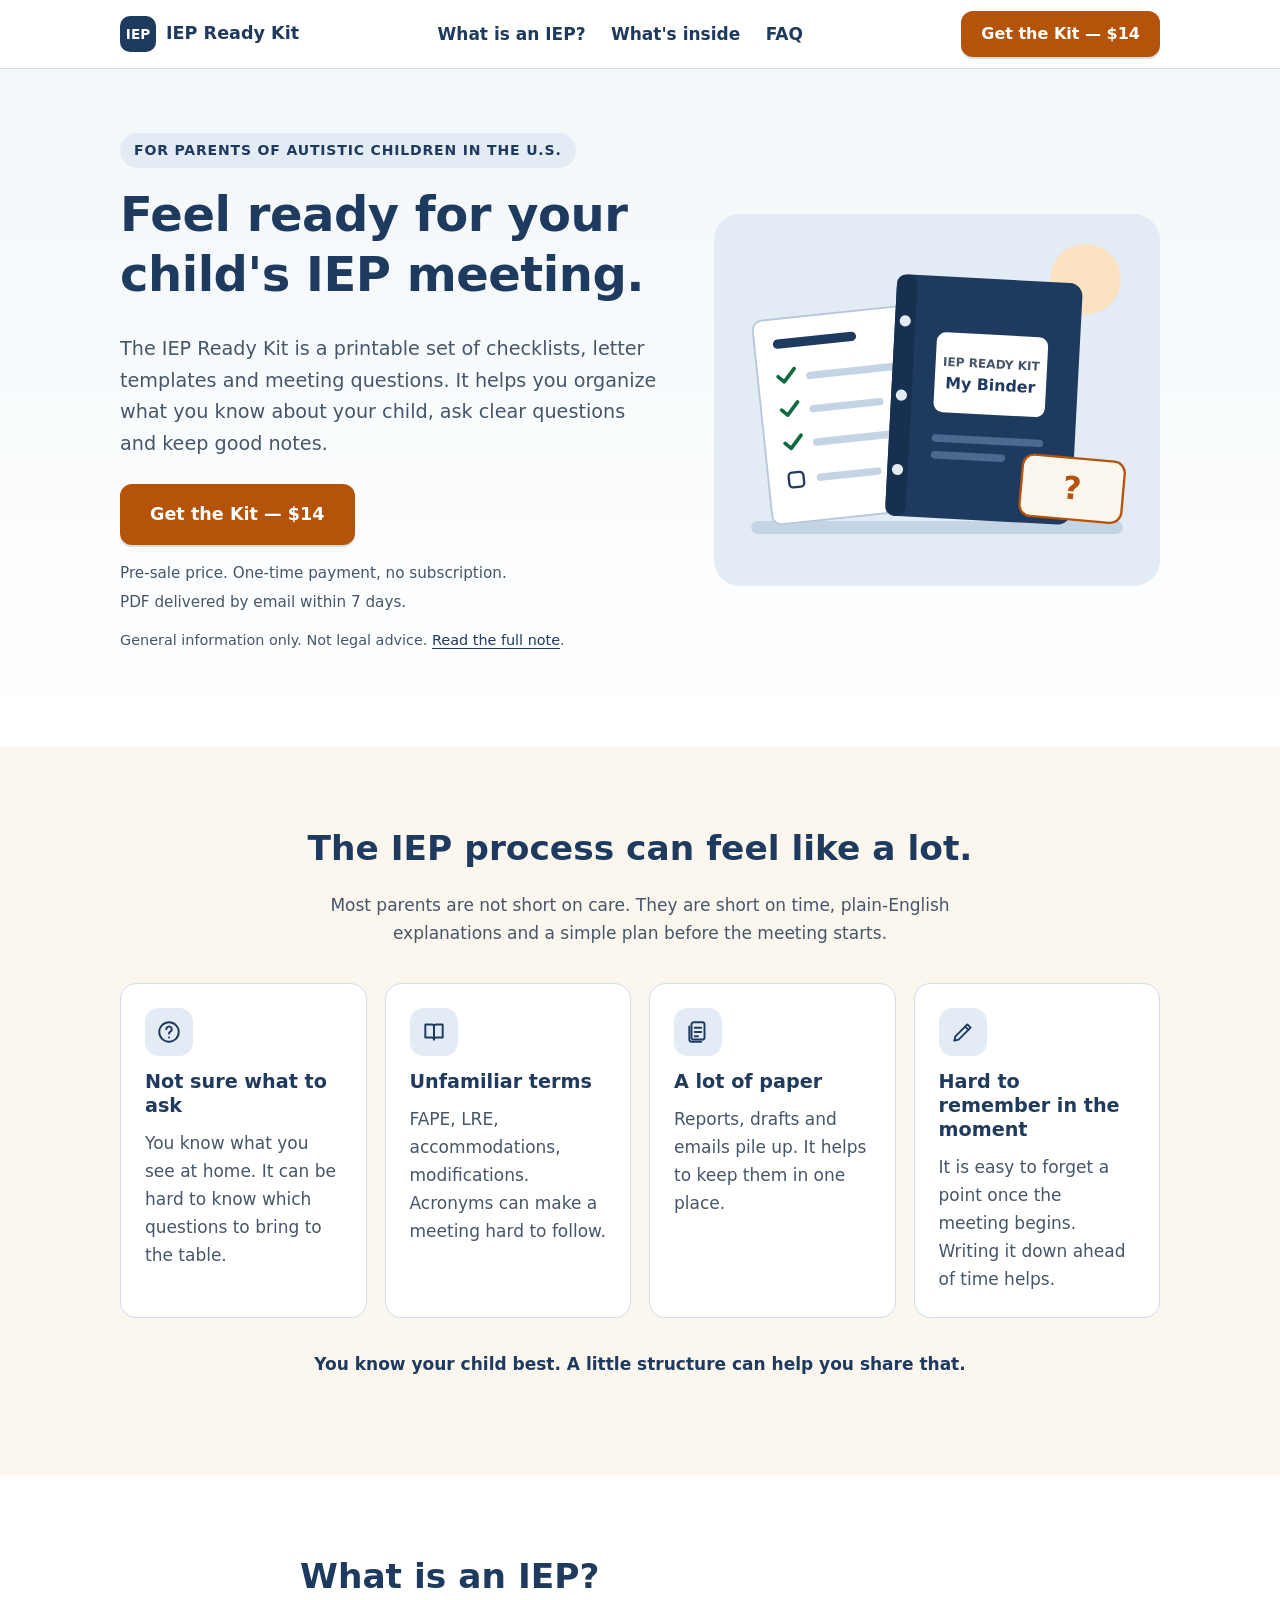
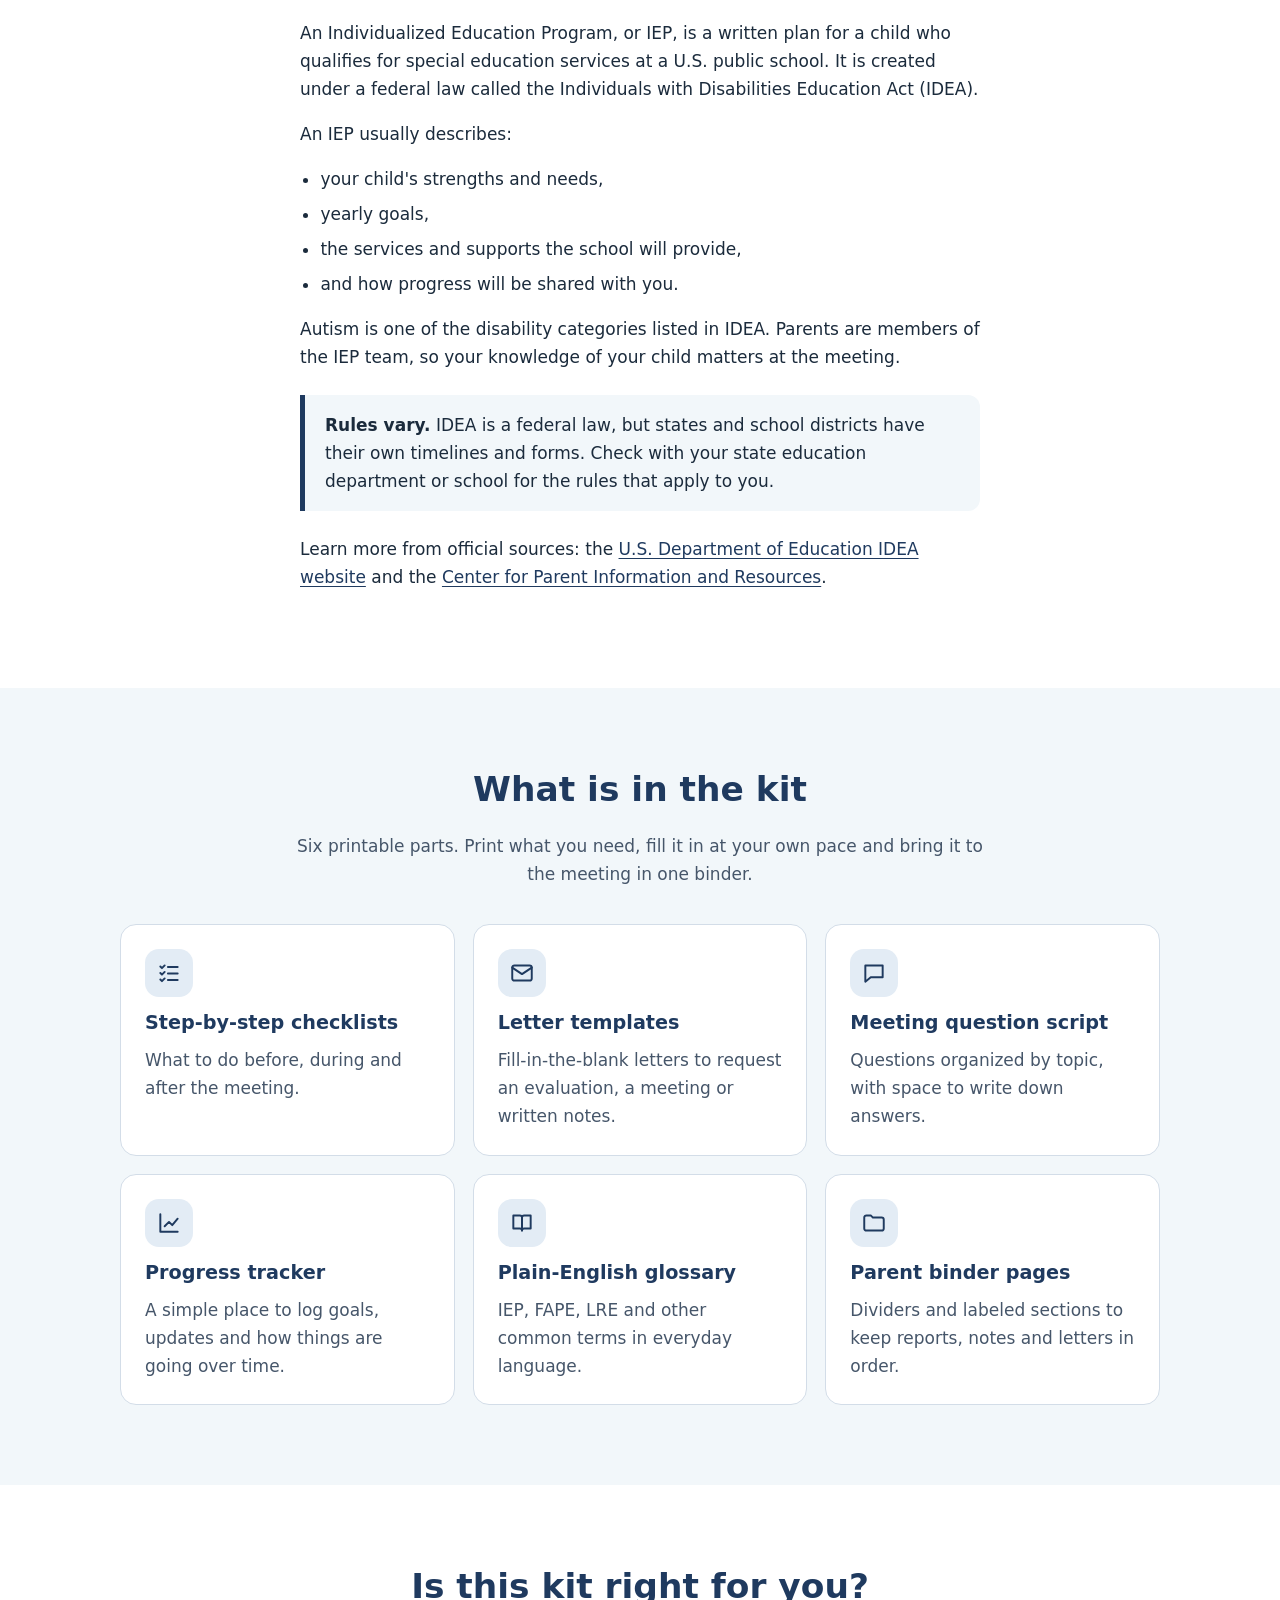
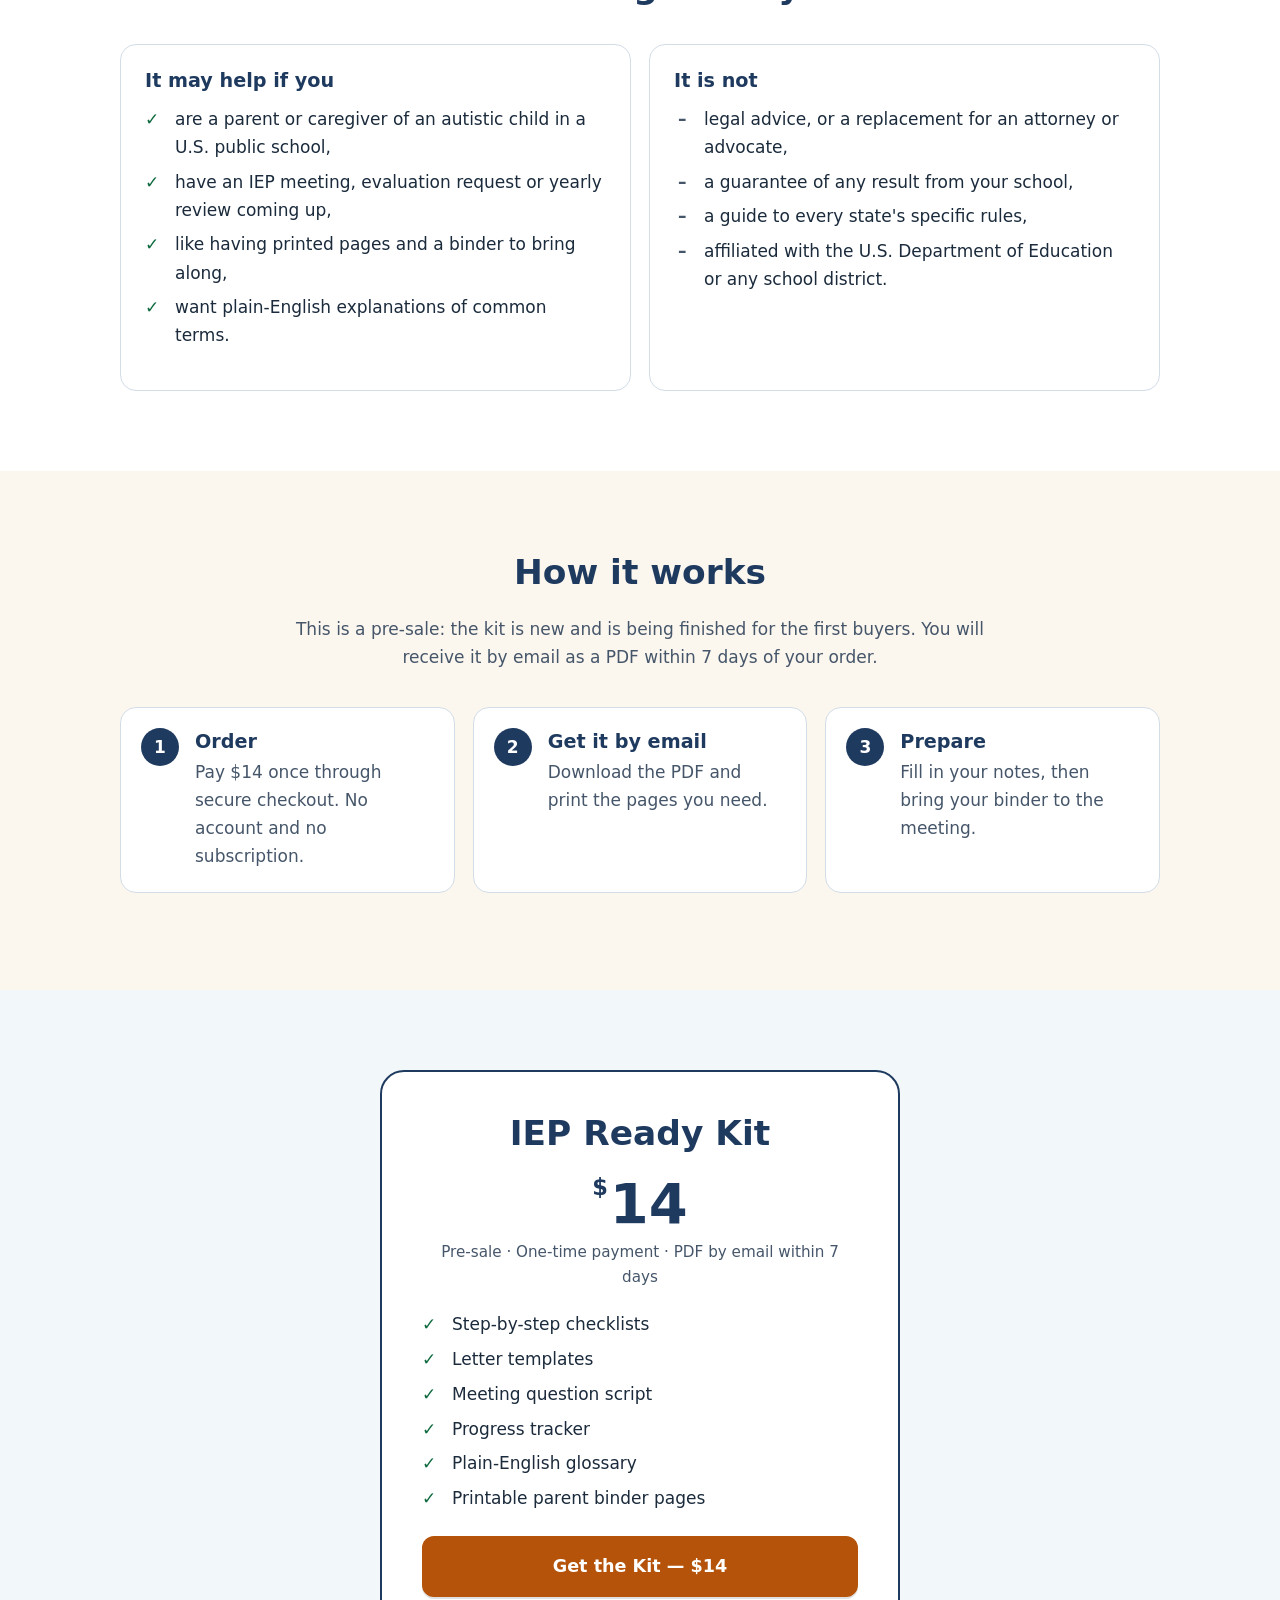
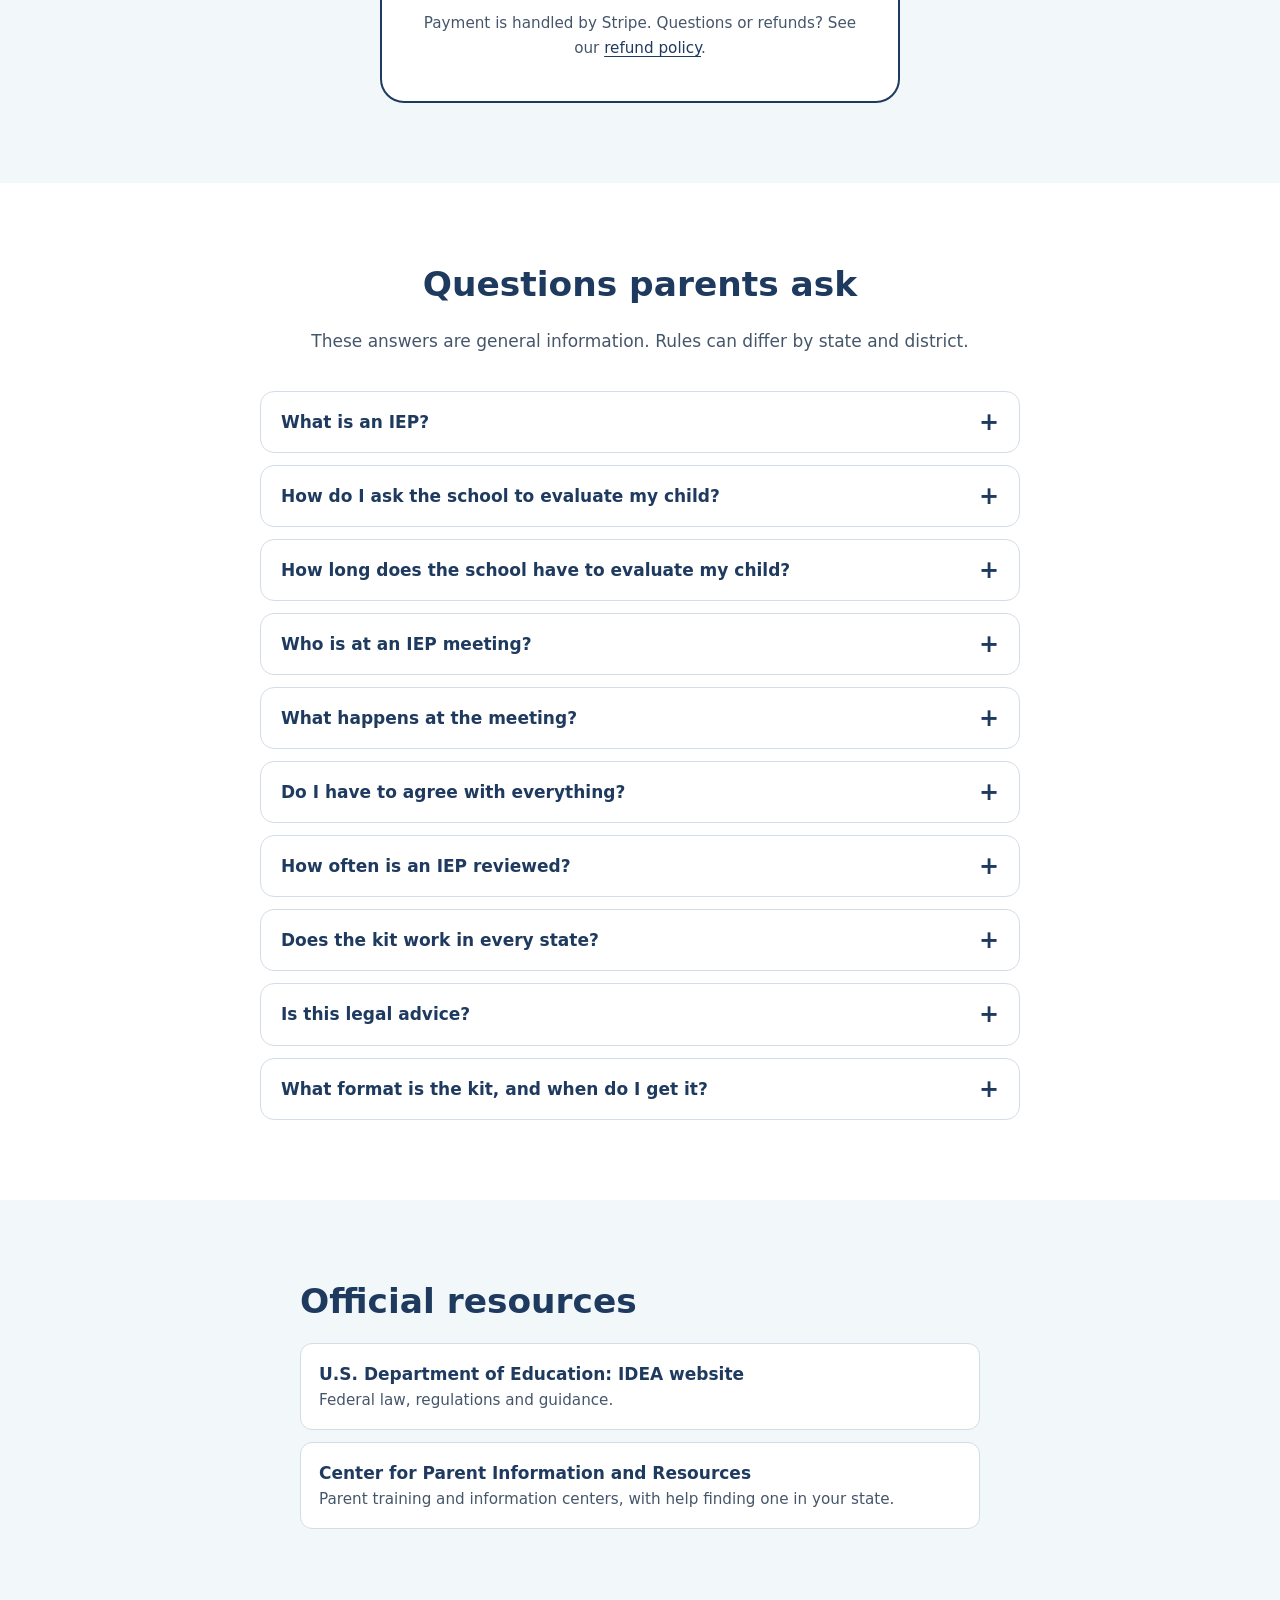
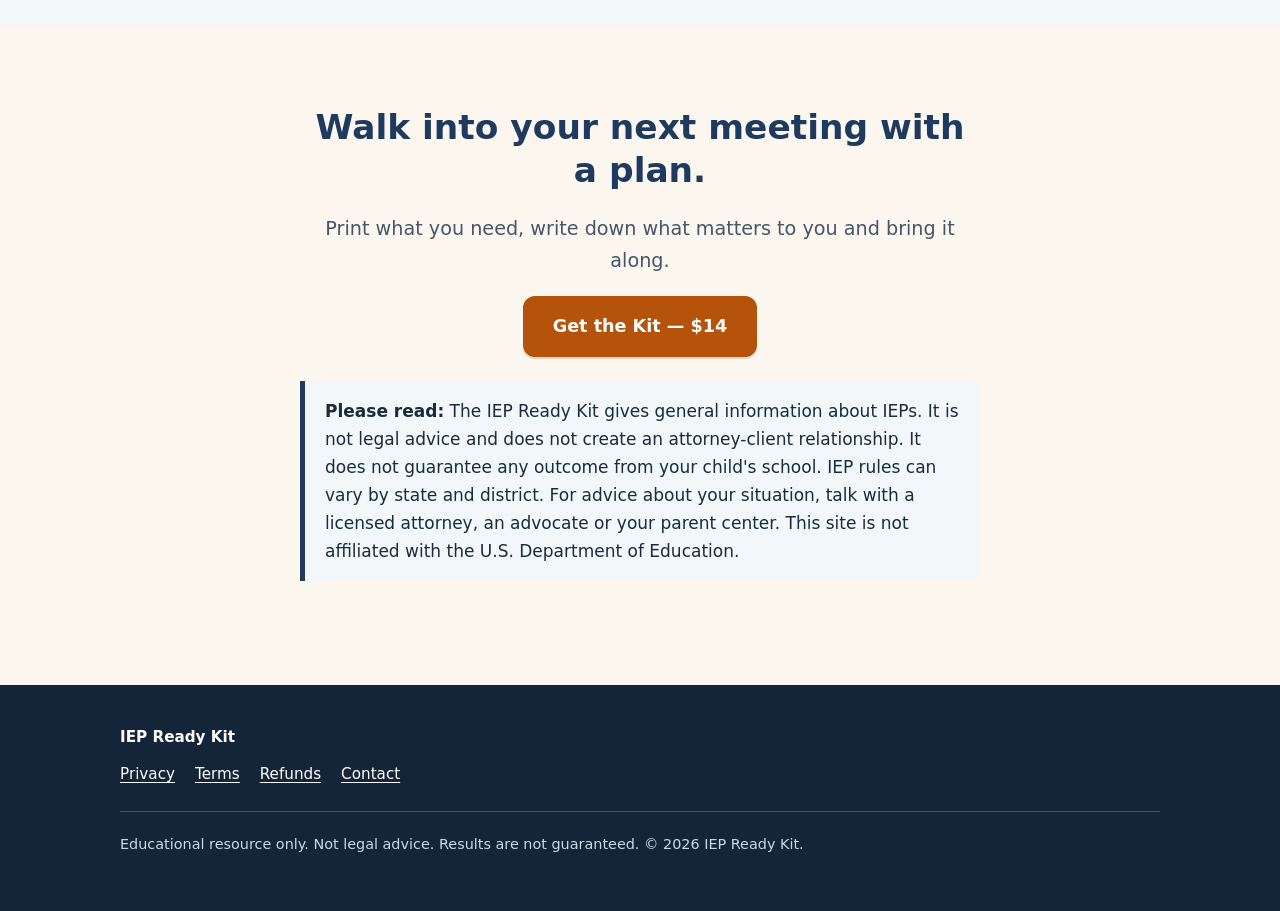
==== commit 2e8055b9: "Remove marcadores desnecessários e finaliza textos do MVP Remove depoimento e prévia (produto ainda " ====
--- a/index.html
+++ b/index.html
@@ -170,7 +170,6 @@
       <div class="card"><span class="icon"><svg aria-hidden="true"><use href="#i-book"/></svg></span><h3>Plain-English glossary</h3><p>IEP, FAPE, LRE and other common terms in everyday language.</p></div>
       <div class="card"><span class="icon"><svg aria-hidden="true"><use href="#i-folder"/></svg></span><h3>Parent binder pages</h3><p>Dividers and labeled sections to keep reports, notes and letters in order.</p></div>
     </div>
-    <div class="placeholder" style="margin-top:28px" role="note"><strong>[ADD SAMPLE PAGE PREVIEW]</strong><br>Add a real preview image of one kit page, plus the page count, once the PDF is final.</div>
   </div>
 </section>
 
@@ -206,21 +205,13 @@
   <div class="wrap">
     <div class="section-head">
       <h2 id="how-title">How it works</h2>
-      <p>The kit is in pre-sale. It is delivered by email as a PDF within 7 days of your order.</p>
+      <p>This is a pre-sale: the kit is new and is being finished for the first buyers. You will receive it by email as a PDF within 7 days of your order.</p>
     </div>
     <ol class="steps">
       <li><h3>Order</h3><p>Pay $14 once through secure checkout. No account and no subscription.</p></li>
       <li><h3>Get it by email</h3><p>Download the PDF and print the pages you need.</p></li>
       <li><h3>Prepare</h3><p>Fill in your notes, then bring your binder to the meeting.</p></li>
     </ol>
-  </div>
-</section>
-
-<!-- Testimonials placeholder -->
-<section aria-labelledby="proof-title">
-  <div class="wrap narrow">
-    <h2 id="proof-title" class="center">What parents say</h2>
-    <div class="placeholder" role="note"><strong>[ADD TESTIMONIAL]</strong><br>Add real, permission-based parent feedback here. Remove this section if there is none yet. Do not publish invented quotes.</div>
   </div>
 </section>
 
@@ -240,7 +231,7 @@
         <li>Printable parent binder pages</li>
       </ul>
       <a class="btn btn-block" href="https://buy.stripe.com/00w8wRgrg82h6dLbazaAw00" target="_blank" rel="noopener noreferrer">Get the Kit — $14<span class="sr-only"> (opens secure checkout in a new tab)</span></a>
-      <p class="price-note" style="margin:14px 0 0">Payment is handled by Stripe. Questions about refunds? See our <a href="refunds.html">refund policy</a>.</p>
+      <p class="price-note" style="margin:14px 0 0">Payment is handled by Stripe. Questions or refunds? See our <a href="refunds.html">refund policy</a>.</p>
     </div>
   </div>
 </section>
--- a/styles.css
+++ b/styles.css
@@ -0,0 +1,161 @@
+/* IEP Ready Kit — shared styles. Mobile-first. System fonts (no external requests). */
+:root{
+  --ink:#1B2B3C;          /* body text, ~14:1 on white */
+  --muted:#46566A;        /* secondary text, ~7:1 on white */
+  --navy:#1F3A5F;         /* headings, links */
+  --accent:#B45309;       /* button, white text ~5:1 */
+  --accent-hover:#963F06;
+  --soft:#F2F7FA;         /* light blue-gray section */
+  --sand:#FBF6EE;         /* warm section */
+  --line:#D3DDE8;
+  --white:#fff;
+  --focus:#0B5FFF;
+  --radius:16px;
+  --font:system-ui,-apple-system,"Segoe UI",Roboto,"Helvetica Neue",Arial,sans-serif;
+}
+*,*::before,*::after{box-sizing:border-box}
+html{-webkit-text-size-adjust:100%;scroll-behavior:smooth}
+body{margin:0;font-family:var(--font);font-size:1.0625rem;line-height:1.65;color:var(--ink);background:var(--white)}
+img,svg{max-width:100%;height:auto}
+h1,h2,h3{color:var(--navy);line-height:1.25;margin:0 0 .6em}
+h1{font-size:clamp(2rem,6vw,3rem);letter-spacing:-.01em}
+h2{font-size:clamp(1.6rem,4.2vw,2.15rem)}
+h3{font-size:1.2rem}
+p{margin:0 0 1em}
+a{color:var(--navy);text-underline-offset:3px}
+a:hover{color:var(--accent-hover)}
+ul{padding-left:1.2em;margin:0 0 1em}
+li{margin-bottom:.4em}
+
+/* Focus — always visible, never removed */
+:focus-visible{outline:3px solid var(--focus);outline-offset:3px;border-radius:4px}
+
+.skip{position:absolute;left:-999px;top:8px;background:var(--navy);color:#fff;padding:12px 18px;border-radius:8px;z-index:100;text-decoration:none;font-weight:600}
+.skip:focus{left:8px}
+
+.wrap{width:100%;max-width:1080px;margin:0 auto;padding:0 20px}
+.narrow{max-width:720px}
+section{padding:56px 0}
+.bg-soft{background:var(--soft)}
+.bg-sand{background:var(--sand)}
+.eyebrow{display:inline-block;font-size:.875rem;font-weight:700;letter-spacing:.06em;text-transform:uppercase;color:var(--navy);background:#E3ECF5;padding:6px 14px;border-radius:999px;margin-bottom:16px}
+.lead{font-size:1.2rem;color:var(--muted)}
+.center{text-align:center}
+.section-head{max-width:700px;margin:0 auto 36px;text-align:center}
+.section-head p{color:var(--muted)}
+
+/* Header */
+.site-header{border-bottom:1px solid var(--line);background:var(--white)}
+.site-header .wrap{display:flex;align-items:center;justify-content:space-between;gap:12px;min-height:68px}
+.logo{display:flex;align-items:center;gap:10px;font-weight:800;color:var(--navy);text-decoration:none;font-size:1.1rem}
+.logo-mark{display:grid;place-items:center;width:36px;height:36px;border-radius:10px;background:var(--navy);color:#fff;font-size:.85rem;font-weight:800}
+.header-nav{display:none}
+.header-nav a{margin-right:20px;text-decoration:none;font-weight:600}
+.header-nav a:hover{text-decoration:underline}
+
+/* Buttons — subtle lift, pressed state, short transitions */
+.btn{display:inline-flex;align-items:center;justify-content:center;min-height:52px;padding:14px 28px;border-radius:12px;border:2px solid var(--accent);background:var(--accent);color:#fff;font:inherit;font-weight:700;font-size:1.1rem;text-decoration:none;cursor:pointer;box-shadow:0 2px 0 rgba(0,0,0,.12);transition:transform .15s ease,box-shadow .15s ease,background-color .15s ease}
+.btn:hover{background:var(--accent-hover);border-color:var(--accent-hover);color:#fff;transform:translateY(-2px);box-shadow:0 6px 14px -6px rgba(0,0,0,.35)}
+.btn:active{transform:translateY(0);box-shadow:none}
+.btn-small{min-height:44px;padding:8px 18px;font-size:1rem}
+.btn-block{width:100%}
+
+/* Hero */
+.hero{padding:40px 0 56px;background:linear-gradient(180deg,var(--soft),var(--white))}
+.hero-grid{display:grid;grid-template-columns:minmax(0,1fr);gap:32px;align-items:center}
+.hero-grid>*{min-width:0}
+.hero .lead{margin:0 0 24px}
+.hero-notes{list-style:none;padding:0;margin:16px 0 0;color:var(--muted);font-size:.95rem}
+.hero-notes li{margin-bottom:4px}
+.hero-art{width:100%;max-width:460px;height:auto;margin:0 auto}
+.mini-disclaimer{font-size:.9rem;color:var(--muted);margin-top:14px}
+
+/* Cards & grids */
+.grid{display:grid;gap:18px}
+.card{background:var(--white);border:1px solid var(--line);border-radius:var(--radius);padding:24px}
+.card p{color:var(--muted);margin-bottom:0}
+.icon{display:inline-grid;place-items:center;width:48px;height:48px;border-radius:14px;background:#E3ECF5;color:var(--navy);margin-bottom:14px}
+.icon svg{width:26px;height:26px;fill:none;stroke:currentColor;stroke-width:1.8;stroke-linecap:round;stroke-linejoin:round}
+.callout{border-left:5px solid var(--navy);background:var(--soft);padding:16px 20px;border-radius:0 12px 12px 0;margin:24px 0}
+.callout p:last-child{margin-bottom:0}
+.two-col{display:grid;gap:18px}
+.checks,.crosses{list-style:none;padding:0}
+.checks li,.crosses li{position:relative;padding-left:30px}
+.checks li::before{content:"✓";position:absolute;left:0;color:#0F6B3F;font-weight:800}
+.crosses li::before{content:"–";position:absolute;left:4px;color:var(--muted);font-weight:800}
+
+/* Steps */
+.steps{list-style:none;padding:0;display:grid;gap:18px;counter-reset:s}
+.steps li{counter-increment:s;background:var(--white);border:1px solid var(--line);border-radius:var(--radius);padding:22px 22px 22px 74px;position:relative;margin:0}
+.steps li::before{content:counter(s);position:absolute;left:20px;top:20px;width:38px;height:38px;border-radius:50%;background:var(--navy);color:#fff;font-weight:800;display:grid;place-items:center}
+.steps h3{margin-bottom:.2em}
+.steps p{margin:0;color:var(--muted)}
+
+/* Price */
+.price-card{max-width:520px;margin:0 auto;background:var(--white);border:2px solid var(--navy);border-radius:24px;padding:32px 24px;text-align:center}
+.price{font-size:3.5rem;font-weight:800;color:var(--navy);line-height:1;margin:8px 0}
+.price small{font-size:1.4rem;vertical-align:top;margin-right:2px}
+.price-note{color:var(--muted);font-size:.95rem}
+.price-card .checks{text-align:left;margin:20px 0 24px}
+
+/* Placeholder (must be replaced before launch) */
+.placeholder{border:2px dashed #8A6D1F;background:#FFF9E6;border-radius:var(--radius);padding:24px;text-align:center;color:#4A3A07}
+
+/* FAQ */
+.faq{max-width:760px;margin:0 auto;display:grid;gap:12px}
+details{background:var(--white);border:1px solid var(--line);border-radius:14px;padding:0 20px}
+summary{cursor:pointer;padding:16px 0;font-weight:700;color:var(--navy);list-style:none;display:flex;justify-content:space-between;gap:16px;align-items:center;min-height:44px}
+summary::-webkit-details-marker{display:none}
+summary::after{content:"+";font-size:1.5rem;line-height:1;flex:none}
+details[open] summary::after{content:"–"}
+details>div{padding:0 0 12px;color:var(--muted)}
+details>div p:last-child{margin-bottom:0}
+
+/* Resources */
+.links{list-style:none;padding:0;display:grid;gap:12px}
+.links li{margin:0}
+.links a{display:block;padding:16px 18px;border:1px solid var(--line);border-radius:12px;background:var(--white);font-weight:600;text-decoration:none}
+.links a:hover{border-color:var(--navy);text-decoration:underline}
+.links span{display:block;font-weight:400;color:var(--muted);font-size:.95rem}
+
+/* Footer */
+.site-footer{background:#14253A;color:#CBD8E8;padding:40px 0;font-size:.95rem}
+.site-footer a{color:#fff}
+.site-footer :focus-visible{outline-color:#FFD79A}
+.footer-links{display:flex;flex-wrap:wrap;gap:8px 20px;margin:12px 0 24px;padding:0;list-style:none}
+.footer-links li{margin:0}
+.disclaimer{border-top:1px solid rgba(255,255,255,.2);padding-top:20px;font-size:.9rem;line-height:1.7}
+
+/* Simple pages (legal, thank-you, 404) */
+.page{padding:48px 0 64px}
+.page h1{font-size:clamp(1.8rem,5vw,2.4rem)}
+.page h2{font-size:1.4rem;margin-top:1.6em}
+.notice{background:#FFF9E6;border:1px solid #D9B85A;border-radius:12px;padding:14px 18px;color:#4A3A07;margin:20px 0}
+.thanks{min-height:60vh;display:grid;place-items:center;padding:40px 20px}
+.thanks .card{max-width:560px;text-align:center;padding:36px 28px}
+
+@media (min-width:768px){
+  section{padding:80px 0}
+  .header-nav{display:block}
+  .hero{padding:64px 0 80px}
+  .hero-grid{grid-template-columns:minmax(0,1.1fr) minmax(0,.9fr);gap:48px}
+  .grid-2,.two-col{grid-template-columns:1fr 1fr}
+  .grid-3{grid-template-columns:repeat(3,1fr)}
+  .grid-4{grid-template-columns:repeat(2,1fr)}
+  .steps{grid-template-columns:repeat(3,1fr)}
+  .price-card{padding:40px}
+}
+@media (min-width:1100px){
+  .grid-4{grid-template-columns:repeat(4,1fr)}
+}
+@media (max-width:480px){
+  .hero .btn{width:100%}
+  .logo-name{display:none}
+}
+@media (prefers-reduced-motion:reduce){
+  html{scroll-behavior:auto}
+  *,*::before,*::after{transition:none!important;animation:none!important}
+  .btn:hover{transform:none}
+}
+
+.sr-only{position:absolute;width:1px;height:1px;margin:-1px;padding:0;overflow:hidden;clip:rect(0,0,0,0);white-space:nowrap;border:0}
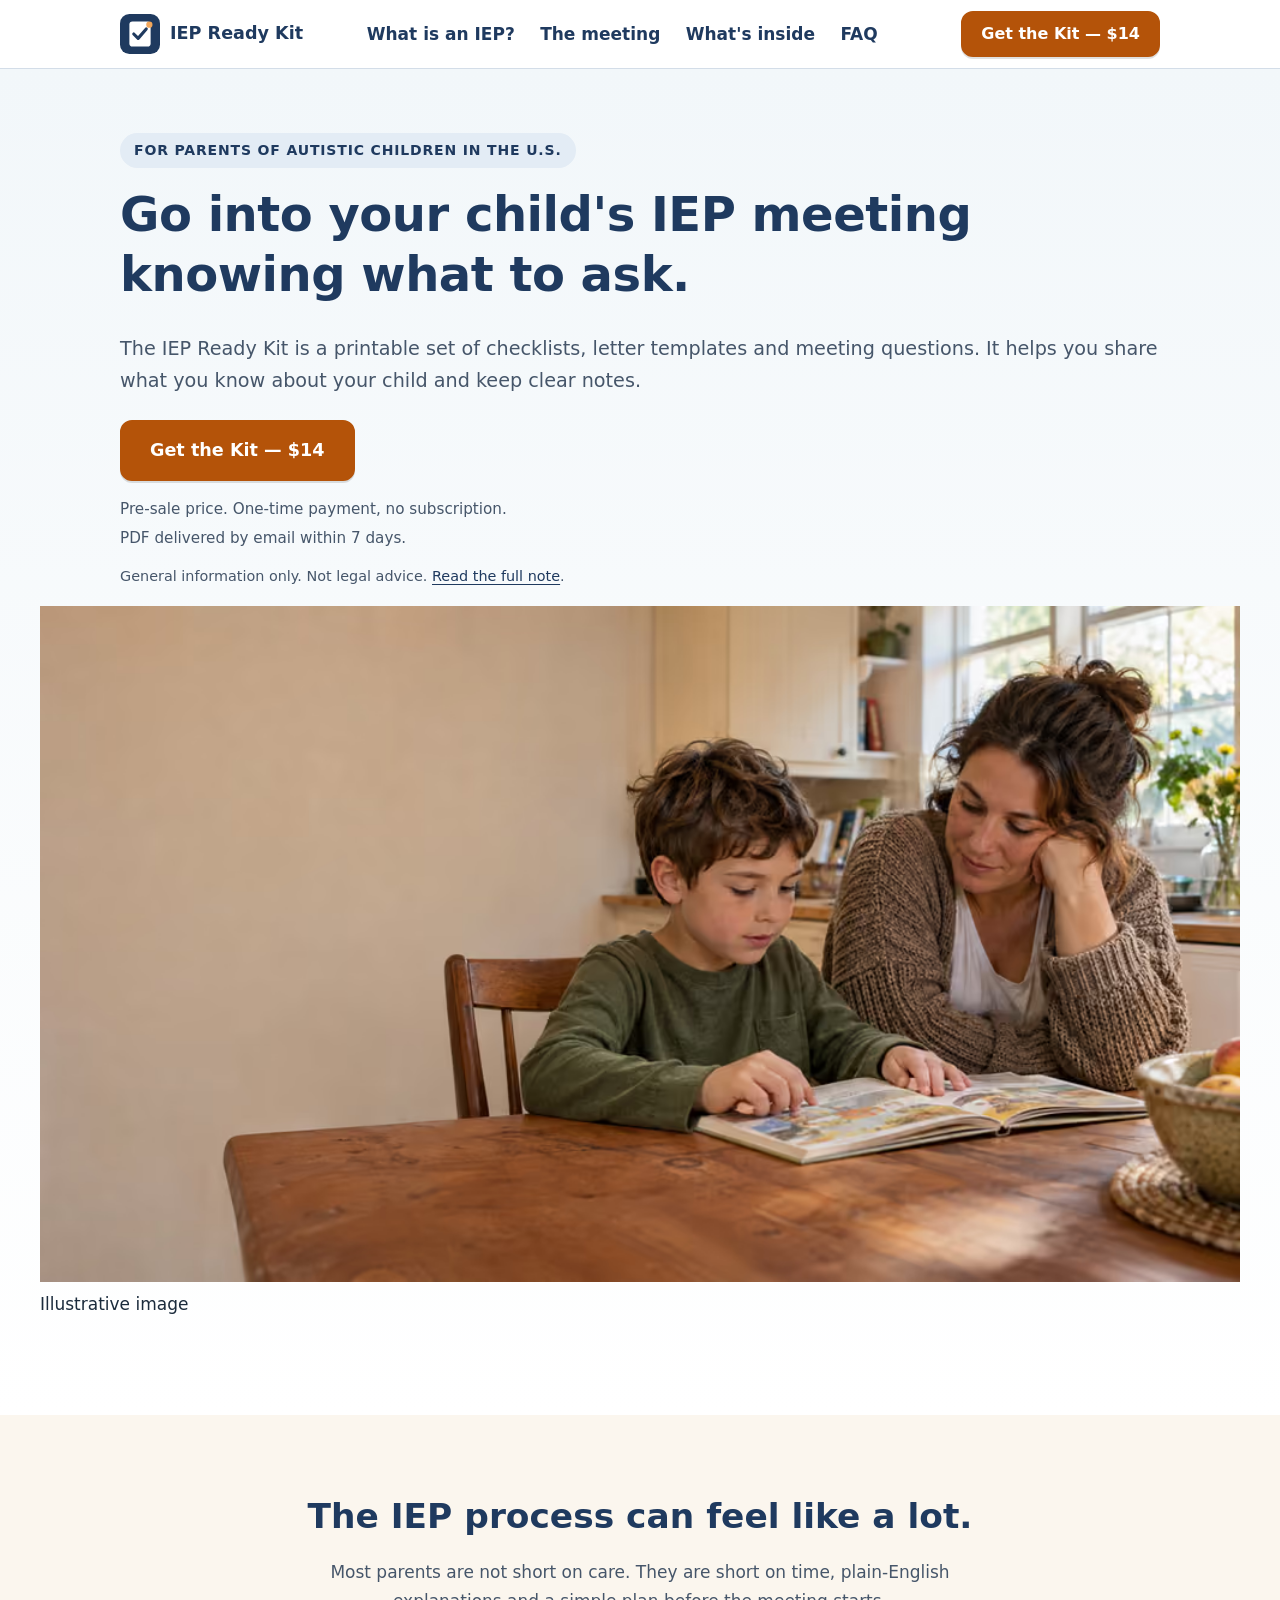
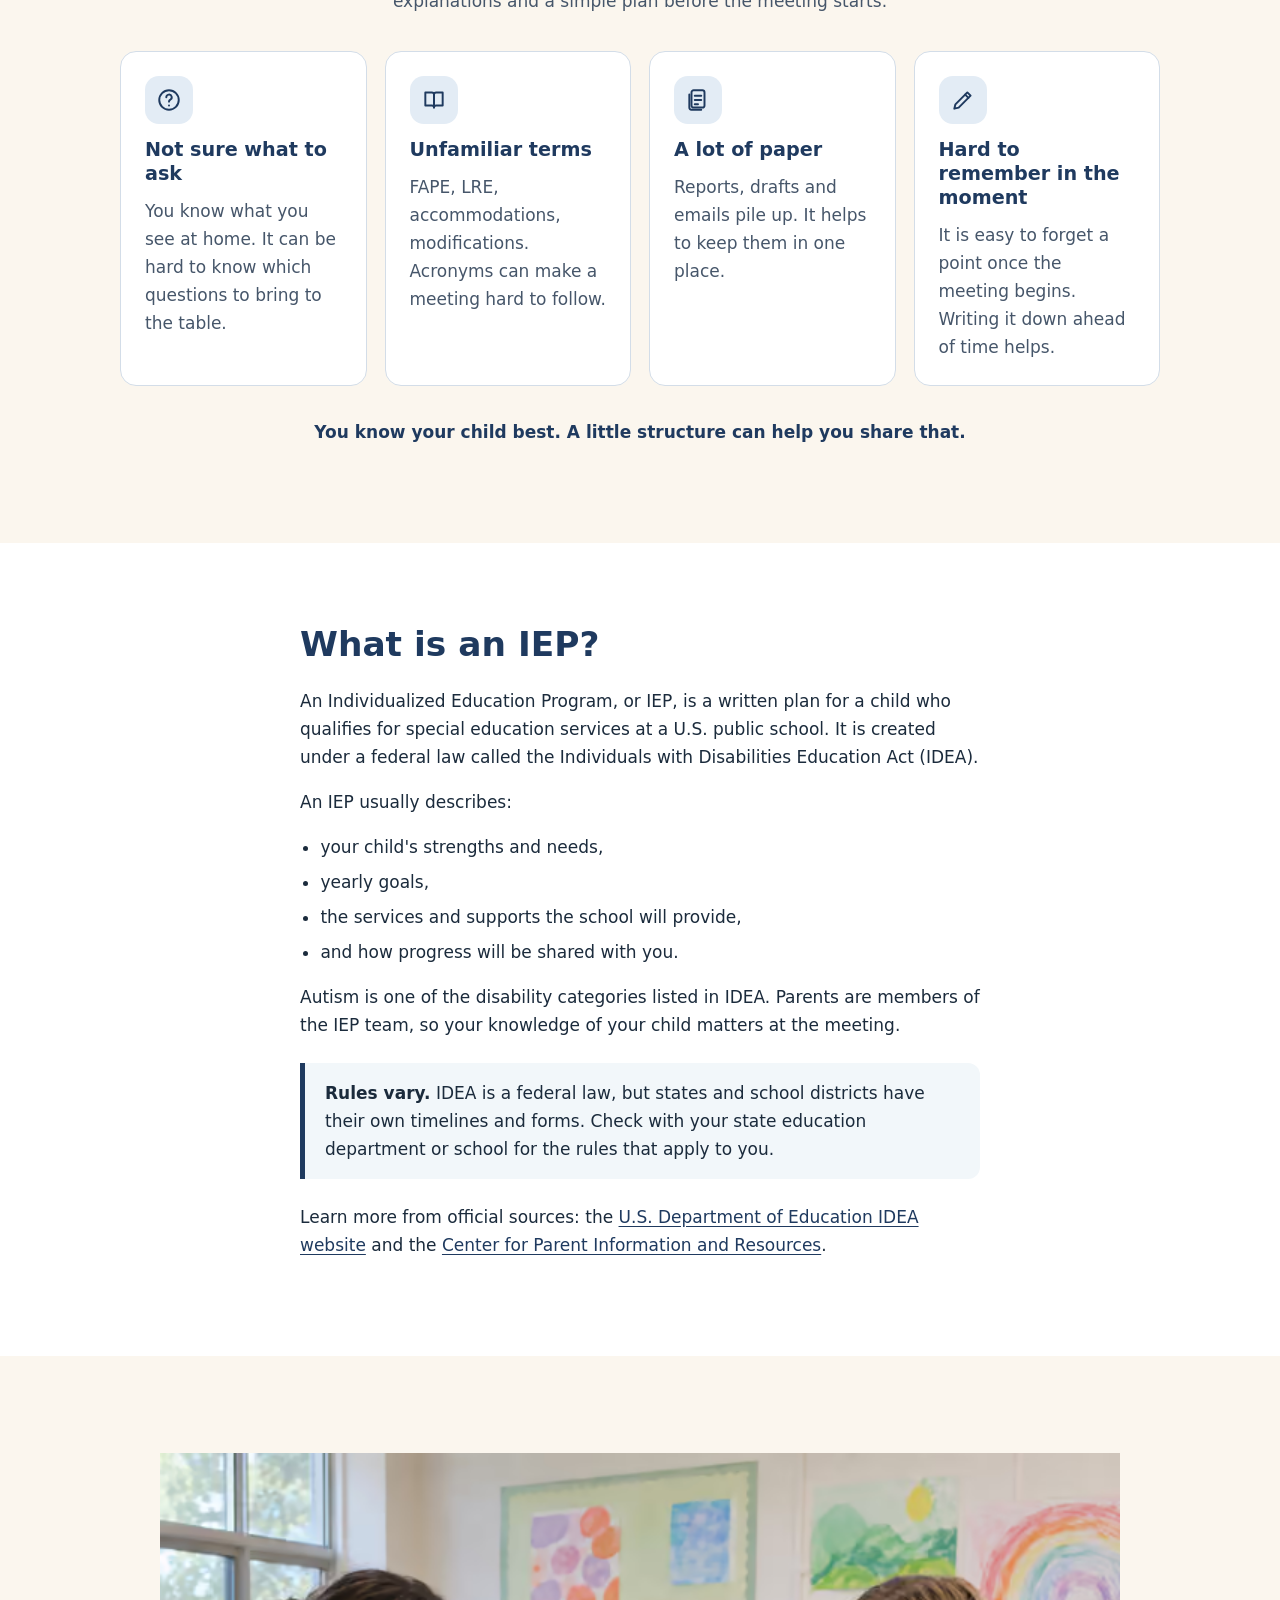
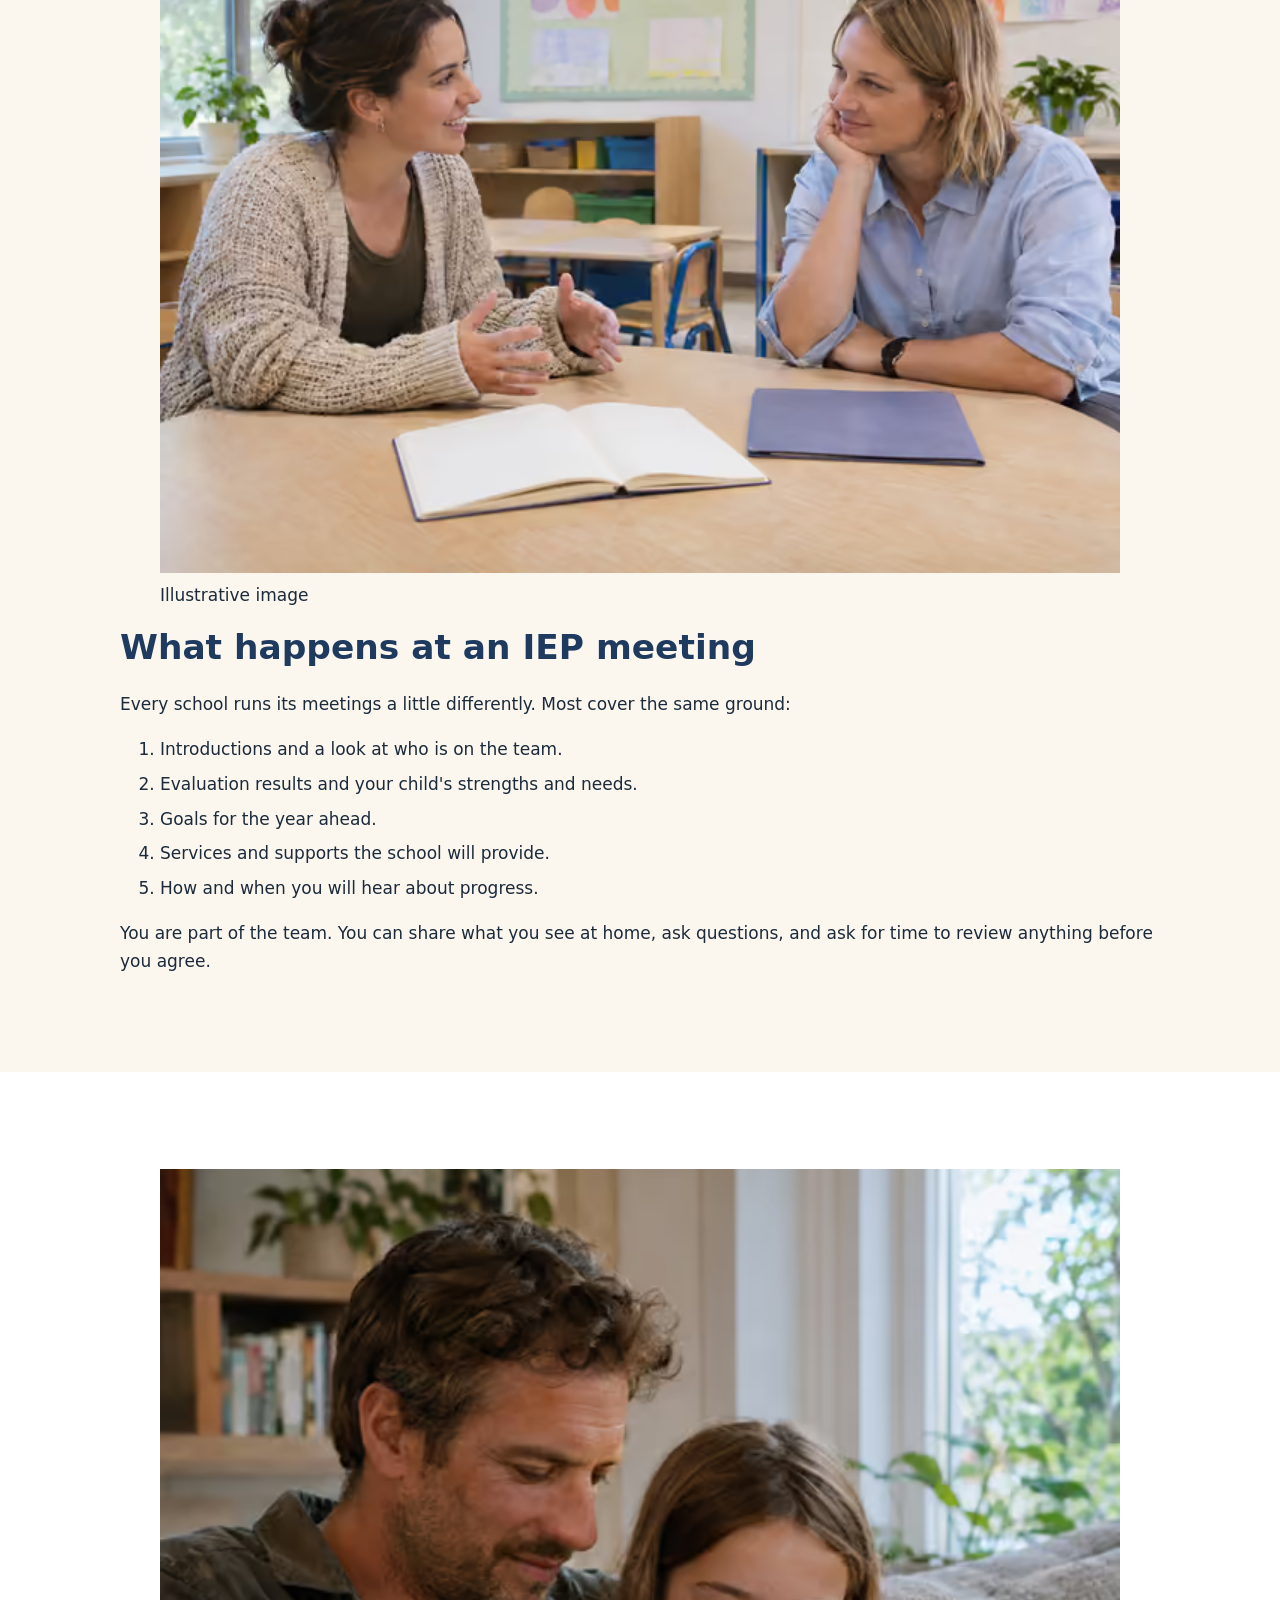
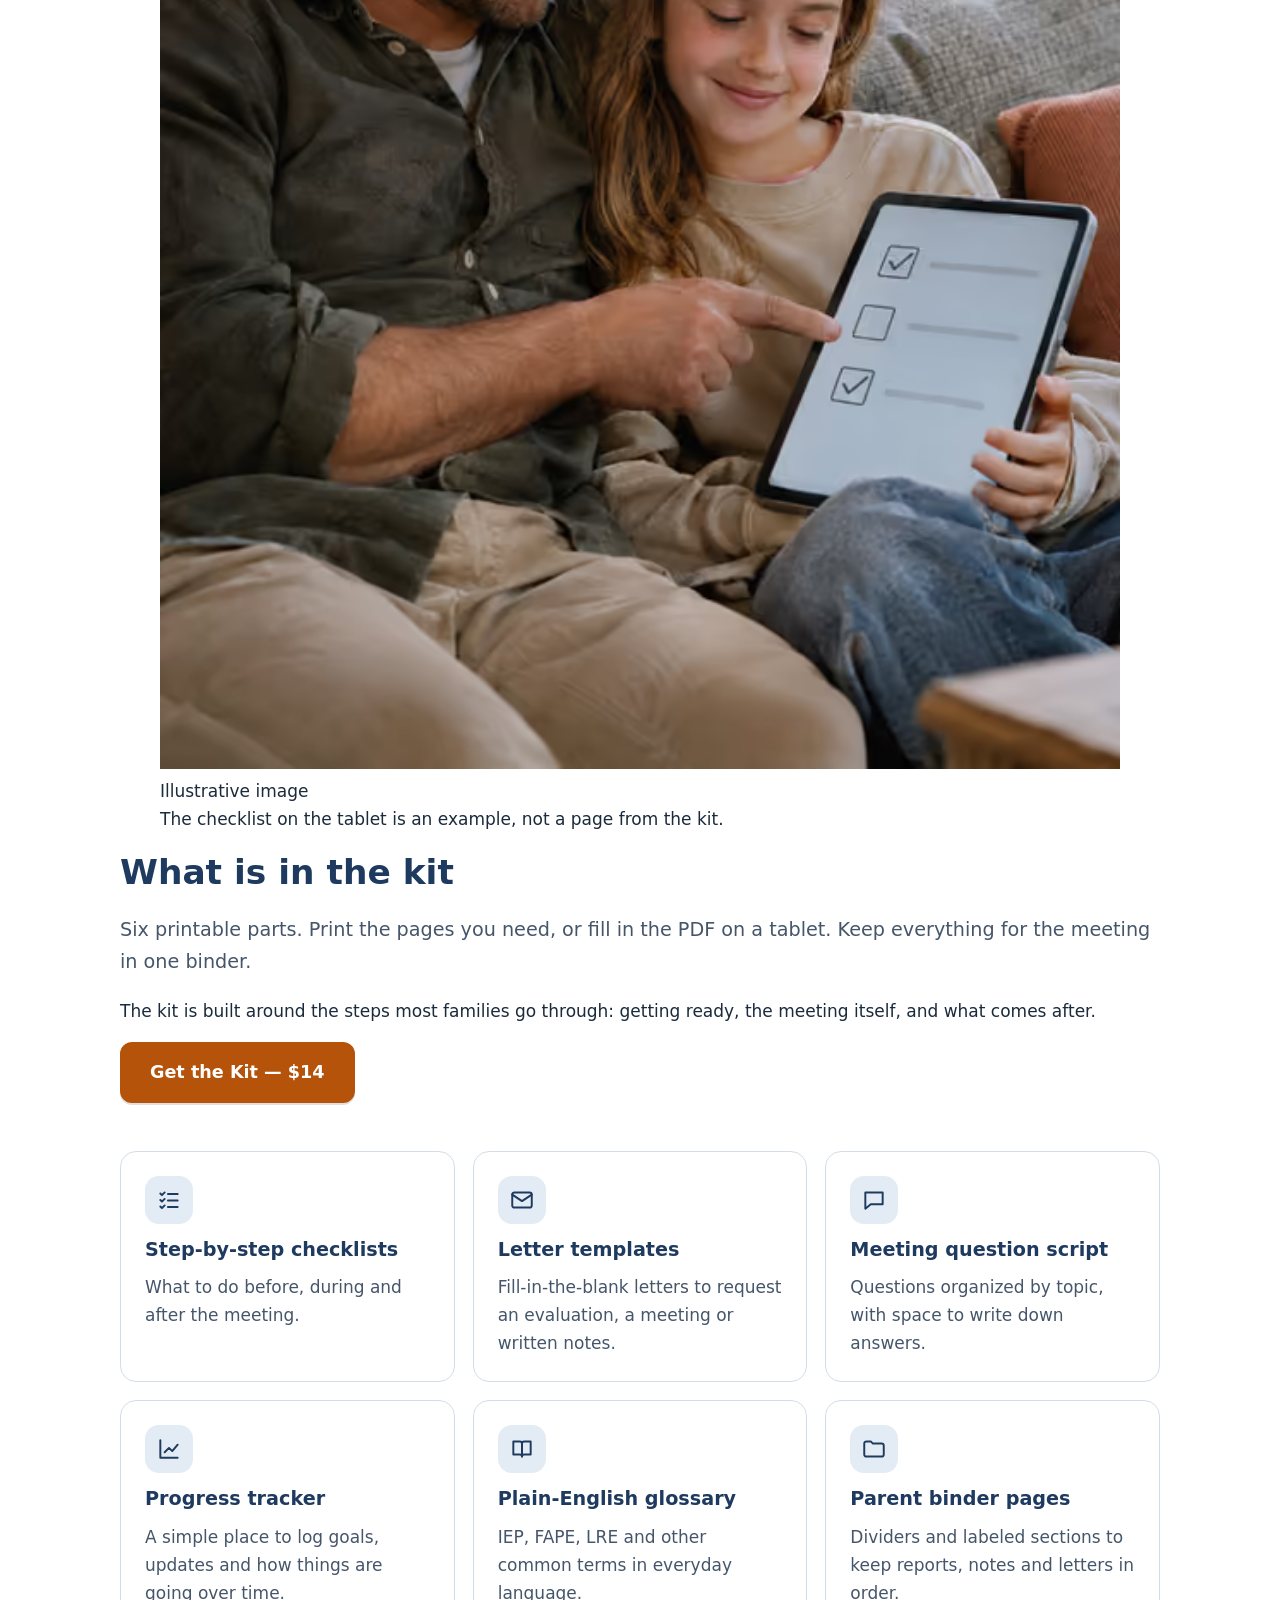
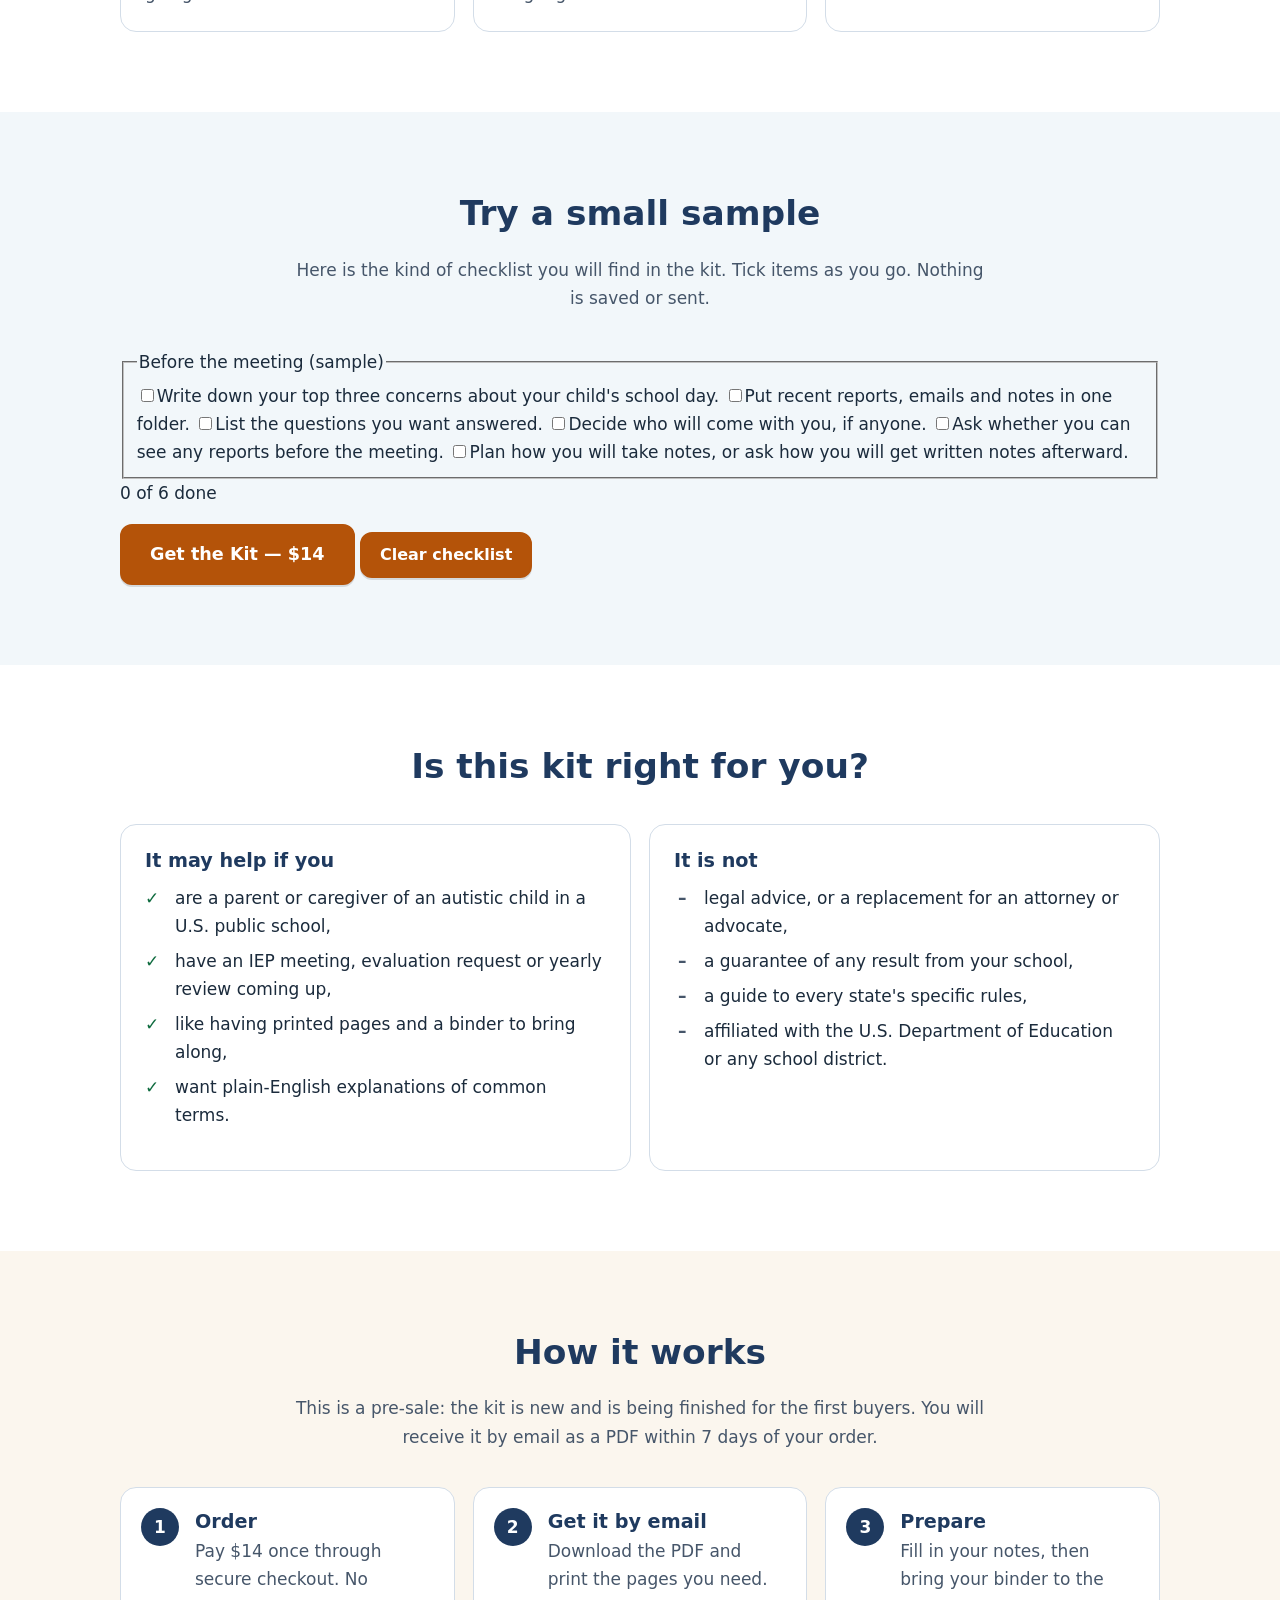
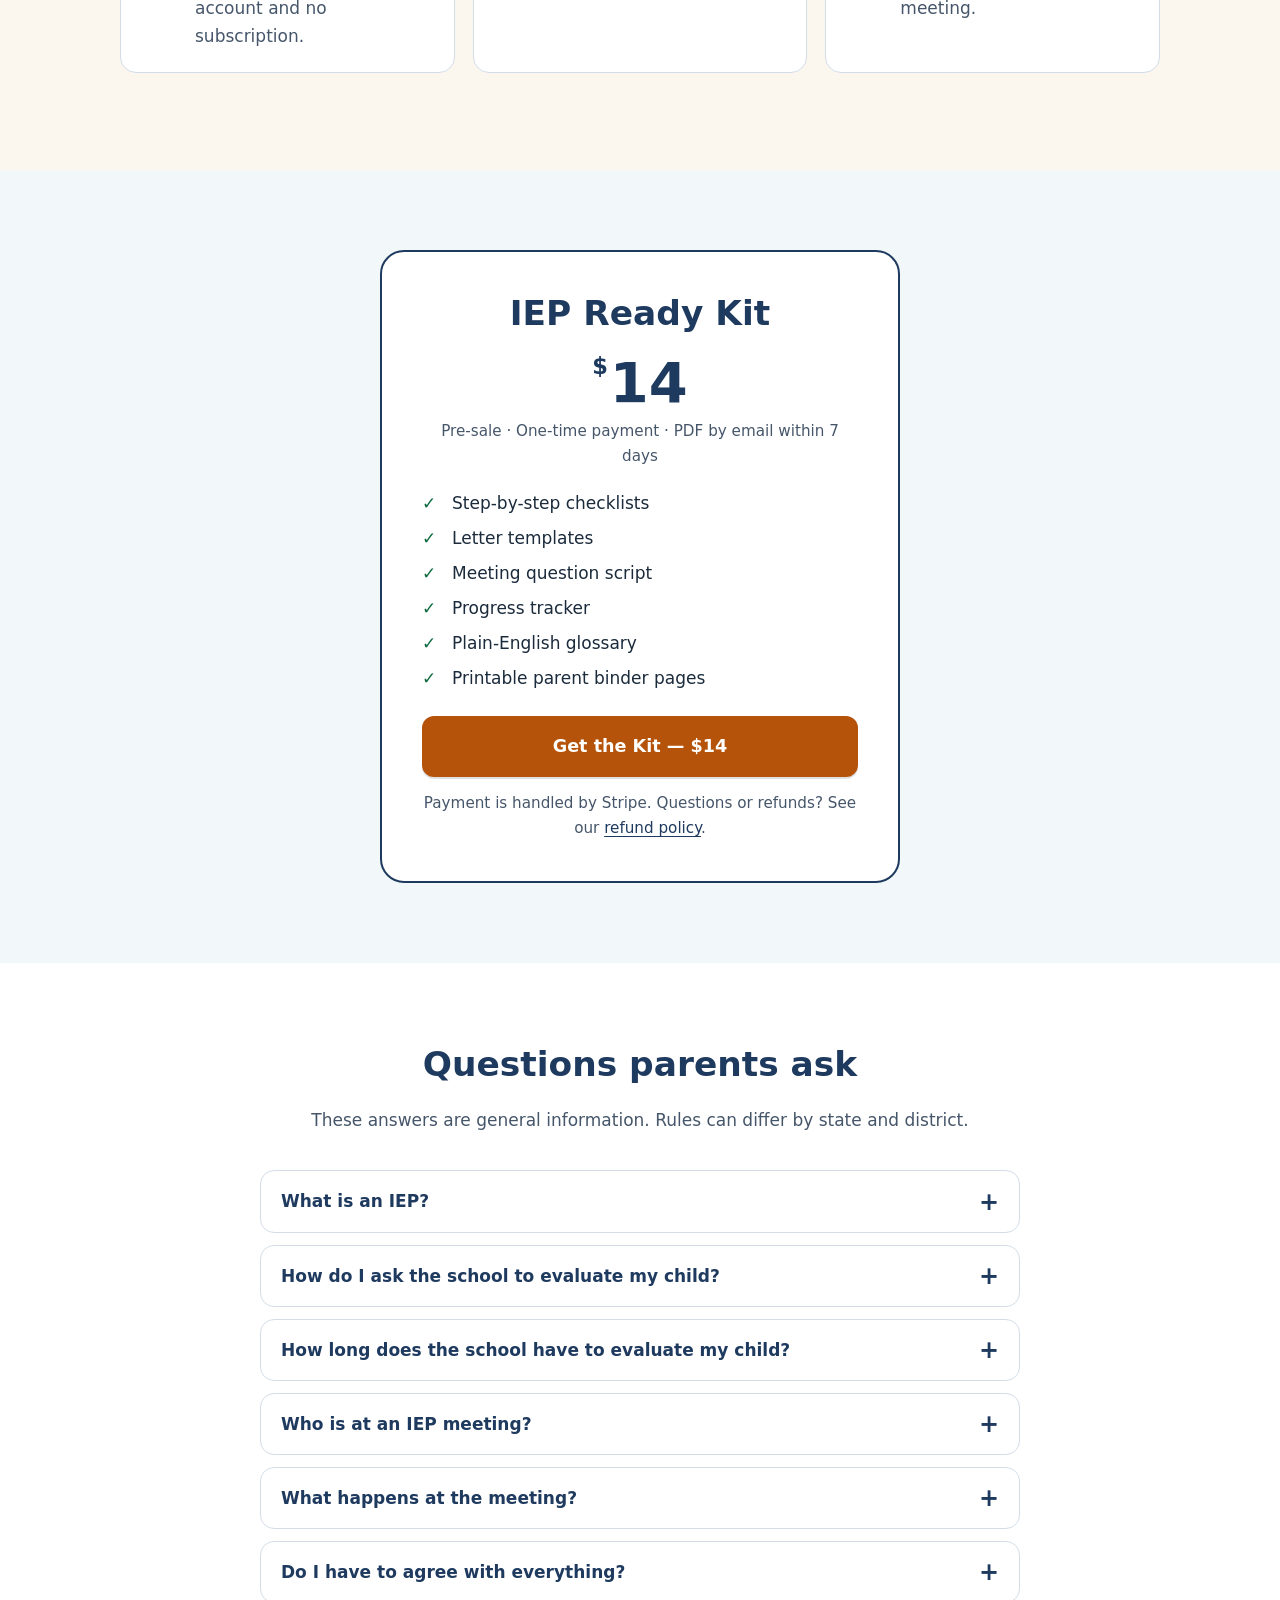
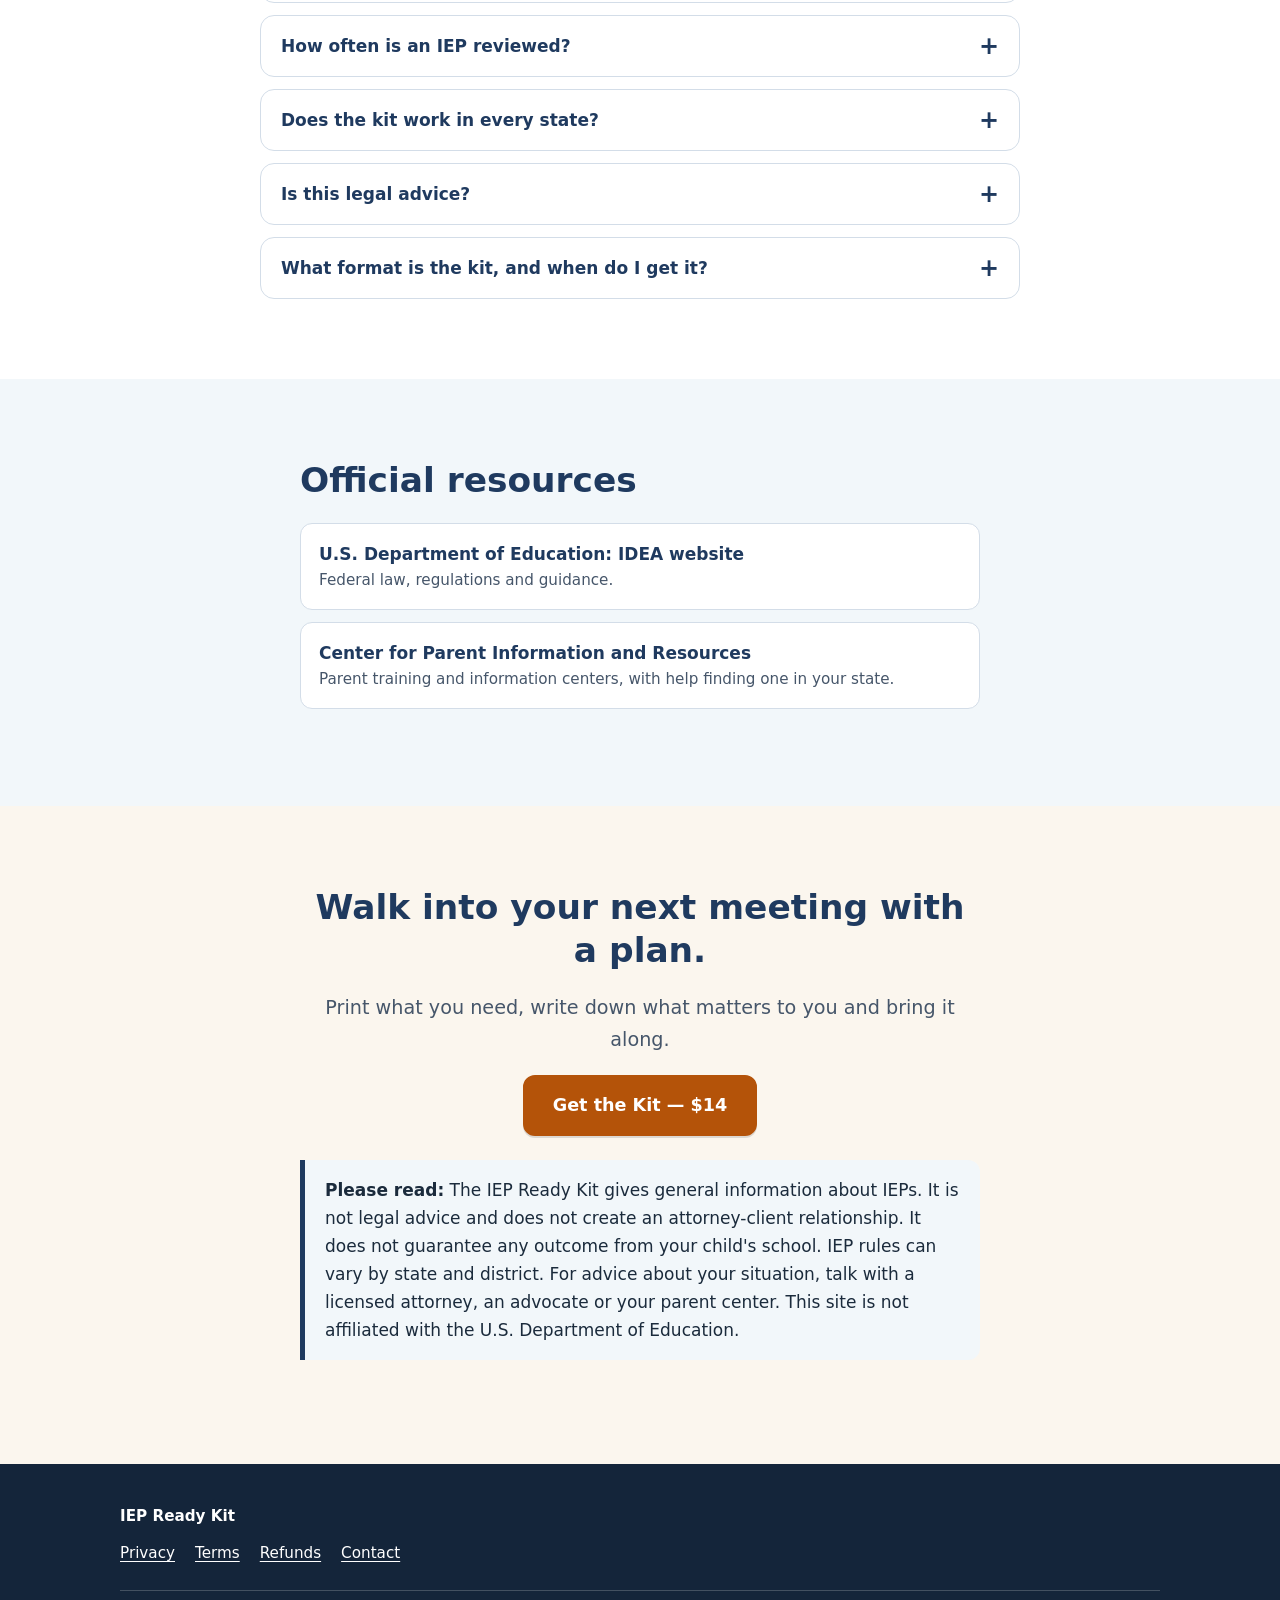
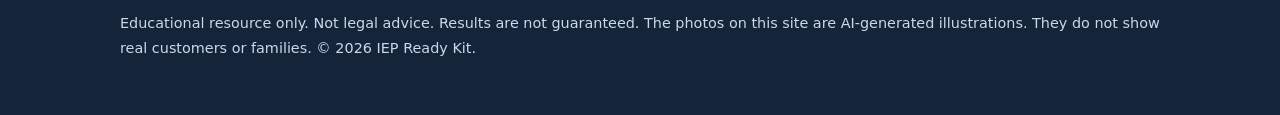
==== commit f0b84169: "Reescreve a home com fotos, checklist interativo e copy mais específica Hero com foto (recorte própr" ====
--- a/index.html
+++ b/index.html
@@ -3,11 +3,11 @@
 <head>
 <meta charset="utf-8">
 <meta name="viewport" content="width=device-width, initial-scale=1">
-<title>IEP Ready Kit | Printable IEP prep for parents of autistic children</title>
+<title>IEP Ready Kit | Printable IEP meeting prep for parents of autistic children</title>
 <meta name="description" content="A $14 printable kit with checklists, letter templates and a question script to help parents of autistic children prepare for IEP meetings. Not legal advice.">
 <link rel="canonical" href="https://iepreadykit.com/">
 <meta name="theme-color" content="#1F3A5F">
-<link rel="icon" href="favicon.svg" type="image/svg+xml">
+<link rel="icon" href="assets/logo.svg" type="image/svg+xml">
 <meta property="og:type" content="website">
 <meta property="og:site_name" content="IEP Ready Kit">
 <meta property="og:title" content="IEP Ready Kit | Printable IEP prep for parents of autistic children">
@@ -88,9 +88,10 @@
 
 <header class="site-header">
   <div class="wrap">
-    <a class="logo" href="./" aria-label="IEP Ready Kit, home"><span class="logo-mark" aria-hidden="true">IEP</span><span class="logo-name">IEP Ready Kit</span></a>
+    <a class="logo" href="./" aria-label="IEP Ready Kit, home"><svg class="logo-svg" viewBox="0 0 64 64" width="40" height="40" aria-hidden="true" focusable="false"><rect width="64" height="64" rx="15" fill="#1F3A5F"/><rect x="15" y="12" width="34" height="40" rx="5" fill="#fff"/><path class="logo-tick" d="M22 32l7 7 13-15" fill="none" stroke="#1F3A5F" stroke-width="5" stroke-linecap="round" stroke-linejoin="round"/><circle class="logo-dot" cx="47" cy="17" r="5" fill="#F2A65A"/></svg><span class="logo-name">IEP Ready Kit</span></a>
     <nav class="header-nav" aria-label="Main">
       <a href="#what-is-an-iep">What is an IEP?</a>
+      <a href="#meeting">The meeting</a>
       <a href="#inside">What's inside</a>
       <a href="#faq">FAQ</a>
     </nav>
@@ -102,11 +103,11 @@
 
 <!-- Hero -->
 <section class="hero" aria-labelledby="hero-title">
-  <div class="wrap hero-grid">
-    <div>
+  <div class="wrap hero-copy">
+    <div class="inner">
       <p class="eyebrow">For parents of autistic children in the U.S.</p>
-      <h1 id="hero-title">Feel ready for your child's IEP meeting.</h1>
-      <p class="lead">The IEP Ready Kit is a printable set of checklists, letter templates and meeting questions. It helps you organize what you know about your child, ask clear questions and keep good notes.</p>
+      <h1 id="hero-title">Go into your child's IEP meeting knowing what to ask.</h1>
+      <p class="lead">The IEP Ready Kit is a printable set of checklists, letter templates and meeting questions. It helps you share what you know about your child and keep clear notes.</p>
       <a class="btn" href="https://buy.stripe.com/00w8wRgrg82h6dLbazaAw00" target="_blank" rel="noopener noreferrer">Get the Kit — $14<span class="sr-only"> (opens secure checkout in a new tab)</span></a>
       <ul class="hero-notes">
         <li>Pre-sale price. One-time payment, no subscription.</li>
@@ -114,8 +115,18 @@
       </ul>
       <p class="mini-disclaimer">General information only. Not legal advice. <a href="#disclaimer">Read the full note</a>.</p>
     </div>
-    <img class="hero-art" src="images/hero-illustration.svg" width="480" height="400" alt="Illustration of a navy binder, a printed checklist with check marks, and a card with a question mark on a table.">
-  </div>
+  </div>
+  <figure class="hero-media">
+    <picture>
+      <source media="(max-width:767px)" type="image/avif" srcset="images/hero-family-home-mobile-750.avif 750w, images/hero-family-home-mobile-1152.avif 1152w" sizes="100vw">
+      <source media="(max-width:767px)" type="image/webp" srcset="images/hero-family-home-mobile-750.webp 750w, images/hero-family-home-mobile-1152.webp 1152w" sizes="100vw">
+      <source media="(max-width:767px)" srcset="images/hero-family-home-mobile-750.jpg 750w, images/hero-family-home-mobile-1152.jpg 1152w" sizes="100vw">
+      <source type="image/avif" srcset="images/hero-family-home-1000.avif 1000w, images/hero-family-home-1672.avif 1672w" sizes="62vw">
+      <source type="image/webp" srcset="images/hero-family-home-1000.webp 1000w, images/hero-family-home-1672.webp 1672w" sizes="62vw">
+      <img src="images/hero-family-home-1672.jpg" srcset="images/hero-family-home-1000.jpg 1000w, images/hero-family-home-1672.jpg 1672w" sizes="62vw" width="1672" height="941" fetchpriority="high" alt="A mother rests her cheek on her hand and watches her young son read a picture book at a wooden kitchen table.">
+    </picture>
+    <figcaption class="img-tag">Illustrative image</figcaption>
+  </figure>
 </section>
 
 <!-- Problem -->
@@ -155,12 +166,55 @@
   </div>
 </section>
 
-<!-- What's inside -->
-<section id="inside" class="bg-soft" aria-labelledby="inside-title">
-  <div class="wrap">
-    <div class="section-head">
-      <h2 id="inside-title">What is in the kit</h2>
-      <p>Six printable parts. Print what you need, fill it in at your own pace and bring it to the meeting in one binder.</p>
+<!-- The meeting (photo) -->
+<section id="meeting" class="bg-sand" aria-labelledby="meeting-title">
+  <div class="wrap split">
+    <figure class="photo-col">
+      <div class="photo">
+        <picture>
+          <source type="image/avif" srcset="images/school-meeting-640.avif 640w, images/school-meeting-1200.avif 1200w" sizes="(min-width:768px) 520px, 100vw">
+          <source type="image/webp" srcset="images/school-meeting-640.webp 640w, images/school-meeting-1200.webp 1200w" sizes="(min-width:768px) 520px, 100vw">
+          <img src="images/school-meeting-1200.jpg" srcset="images/school-meeting-640.jpg 640w, images/school-meeting-1200.jpg 1200w" sizes="(min-width:768px) 520px, 100vw" width="1200" height="900" loading="lazy" decoding="async" alt="Two women talk at a round table in a classroom. One speaks with open hands while the other listens. An open notebook and a folder rest on the table.">
+        </picture>
+        <span class="img-tag">Illustrative image</span>
+      </div>
+    </figure>
+    <div>
+      <h2 id="meeting-title">What happens at an IEP meeting</h2>
+      <p>Every school runs its meetings a little differently. Most cover the same ground:</p>
+      <ol class="agenda">
+        <li>Introductions and a look at who is on the team.</li>
+        <li>Evaluation results and your child's strengths and needs.</li>
+        <li>Goals for the year ahead.</li>
+        <li>Services and supports the school will provide.</li>
+        <li>How and when you will hear about progress.</li>
+      </ol>
+      <p>You are part of the team. You can share what you see at home, ask questions, and ask for time to review anything before you agree.</p>
+    </div>
+  </div>
+</section>
+
+<!-- What's inside (photo) -->
+<section id="inside" aria-labelledby="inside-title">
+  <div class="wrap">
+    <div class="split rev" style="margin-bottom:48px">
+      <figure class="photo-col portrait">
+        <div class="photo">
+          <picture>
+            <source type="image/avif" srcset="images/father-daughter-checklist-560.avif 560w, images/father-daughter-checklist-1000.avif 1000w" sizes="(min-width:768px) 400px, 100vw">
+            <source type="image/webp" srcset="images/father-daughter-checklist-560.webp 560w, images/father-daughter-checklist-1000.webp 1000w" sizes="(min-width:768px) 400px, 100vw">
+            <img src="images/father-daughter-checklist-1000.jpg" srcset="images/father-daughter-checklist-560.jpg 560w, images/father-daughter-checklist-1000.jpg 1000w" sizes="(min-width:768px) 400px, 100vw" width="1000" height="1250" loading="lazy" decoding="async" alt="A father points at a checklist on a tablet while his daughter smiles and looks at it. They sit together on a sofa.">
+          </picture>
+          <span class="img-tag">Illustrative image</span>
+        </div>
+        <figcaption class="fig-note">The checklist on the tablet is an example, not a page from the kit.</figcaption>
+      </figure>
+      <div>
+        <h2 id="inside-title">What is in the kit</h2>
+        <p class="lead">Six printable parts. Print the pages you need, or fill in the PDF on a tablet. Keep everything for the meeting in one binder.</p>
+        <p>The kit is built around the steps most families go through: getting ready, the meeting itself, and what comes after.</p>
+        <a class="btn" href="https://buy.stripe.com/00w8wRgrg82h6dLbazaAw00" target="_blank" rel="noopener noreferrer">Get the Kit — $14<span class="sr-only"> (opens secure checkout in a new tab)</span></a>
+      </div>
     </div>
     <div class="grid grid-3">
       <div class="card"><span class="icon"><svg aria-hidden="true"><use href="#i-checklist"/></svg></span><h3>Step-by-step checklists</h3><p>What to do before, during and after the meeting.</p></div>
@@ -169,6 +223,35 @@
       <div class="card"><span class="icon"><svg aria-hidden="true"><use href="#i-chart"/></svg></span><h3>Progress tracker</h3><p>A simple place to log goals, updates and how things are going over time.</p></div>
       <div class="card"><span class="icon"><svg aria-hidden="true"><use href="#i-book"/></svg></span><h3>Plain-English glossary</h3><p>IEP, FAPE, LRE and other common terms in everyday language.</p></div>
       <div class="card"><span class="icon"><svg aria-hidden="true"><use href="#i-folder"/></svg></span><h3>Parent binder pages</h3><p>Dividers and labeled sections to keep reports, notes and letters in order.</p></div>
+    </div>
+  </div>
+</section>
+
+<!-- Interactive sample -->
+<section id="sample" class="bg-soft" aria-labelledby="sample-title">
+  <div class="wrap">
+    <div class="section-head">
+      <h2 id="sample-title">Try a small sample</h2>
+      <p>Here is the kind of checklist you will find in the kit. Tick items as you go. Nothing is saved or sent.</p>
+    </div>
+    <div class="sample">
+      <form id="sample-form" onsubmit="return false">
+        <fieldset>
+          <legend>Before the meeting (sample)</legend>
+          <label class="tick-row"><input type="checkbox"><span>Write down your top three concerns about your child's school day.</span></label>
+          <label class="tick-row"><input type="checkbox"><span>Put recent reports, emails and notes in one folder.</span></label>
+          <label class="tick-row"><input type="checkbox"><span>List the questions you want answered.</span></label>
+          <label class="tick-row"><input type="checkbox"><span>Decide who will come with you, if anyone.</span></label>
+          <label class="tick-row"><input type="checkbox"><span>Ask whether you can see any reports before the meeting.</span></label>
+          <label class="tick-row"><input type="checkbox"><span>Plan how you will take notes, or ask how you will get written notes afterward.</span></label>
+        </fieldset>
+        <p class="progress" id="progress" role="status" aria-live="polite">0 of 6 done</p>
+        <div class="bar" aria-hidden="true"><i id="bar"></i></div>
+        <div class="sample-actions">
+          <a class="btn" href="https://buy.stripe.com/00w8wRgrg82h6dLbazaAw00" target="_blank" rel="noopener noreferrer">Get the Kit — $14<span class="sr-only"> (opens secure checkout in a new tab)</span></a>
+          <button type="reset" class="btn btn-ghost btn-small" id="reset">Clear checklist</button>
+        </div>
+      </form>
     </div>
   </div>
 </section>
@@ -289,9 +372,22 @@
       <li><a href="refunds.html">Refunds</a></li>
       <li><a href="contact.html">Contact</a></li>
     </ul></nav>
-    <p class="disclaimer">Educational resource only. Not legal advice. Results are not guaranteed. © 2026 IEP Ready Kit.</p>
+    <p class="disclaimer">Educational resource only. Not legal advice. Results are not guaranteed. The photos on this site are AI-generated illustrations. They do not show real customers or families. © 2026 IEP Ready Kit.</p>
   </div>
 </footer>
 
+<script>
+(function(){
+  var f=document.getElementById('sample-form');if(!f)return;
+  var boxes=f.querySelectorAll('input[type=checkbox]'),p=document.getElementById('progress'),bar=document.getElementById('bar');
+  function update(){
+    var n=0;boxes.forEach(function(b){if(b.checked)n++;});
+    p.textContent=n===boxes.length?'All '+n+' done. Nice work.':n+' of '+boxes.length+' done';
+    bar.style.width=(n/boxes.length*100)+'%';
+  }
+  f.addEventListener('change',update);
+  f.addEventListener('reset',function(){setTimeout(update,0);});
+})();
+</script>
 </body>
 </html>
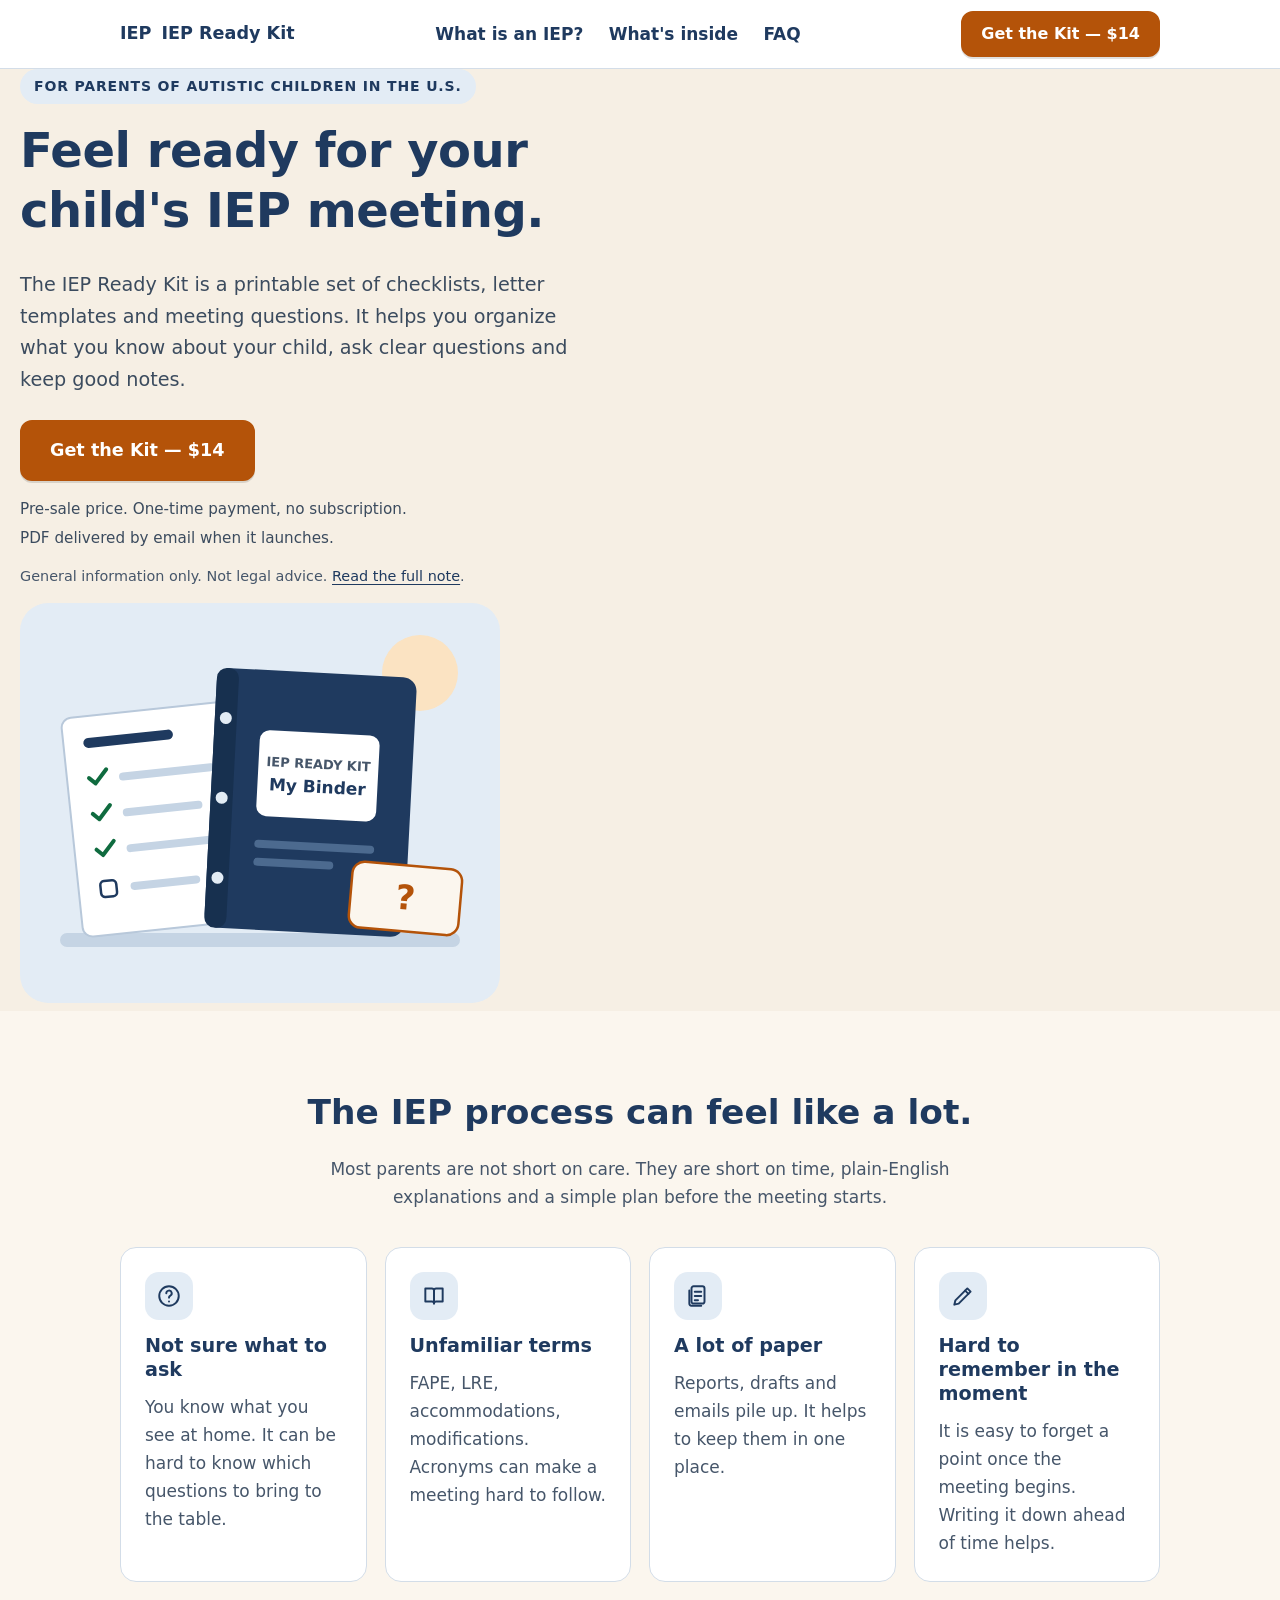
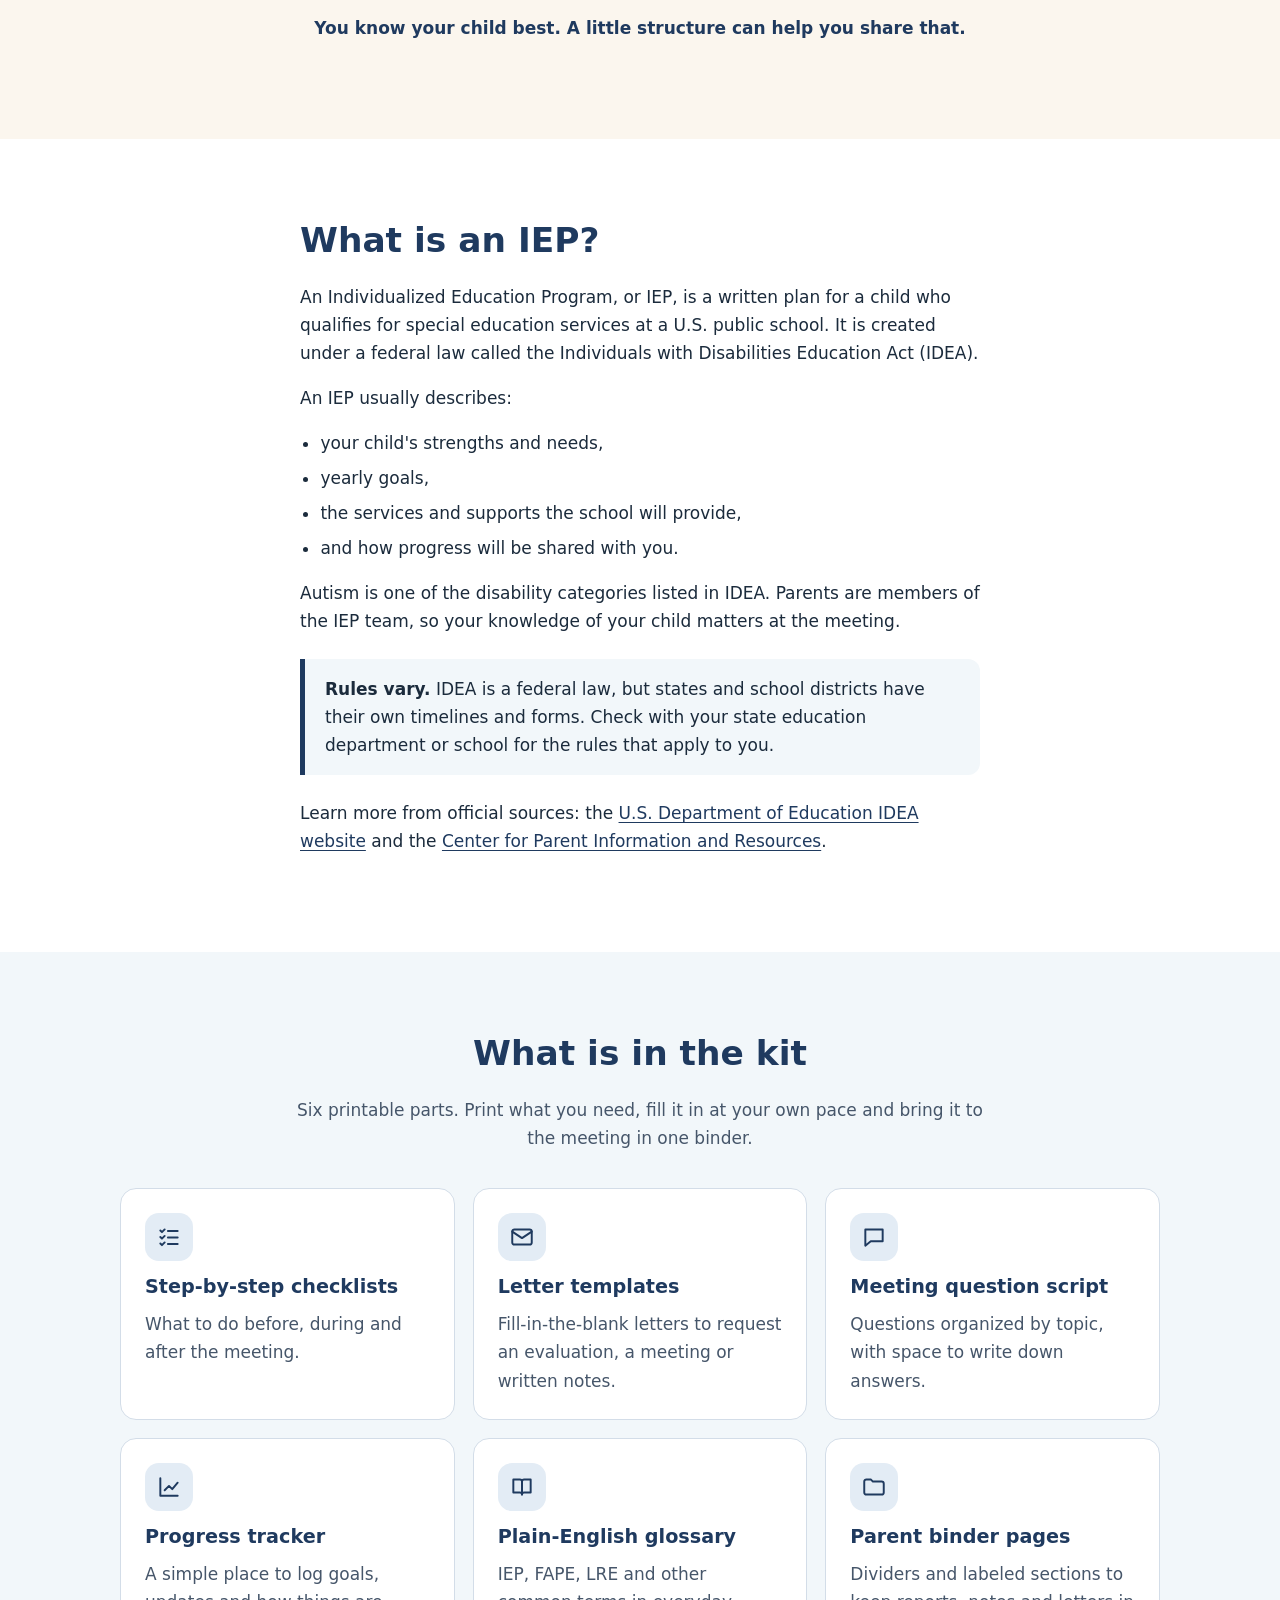
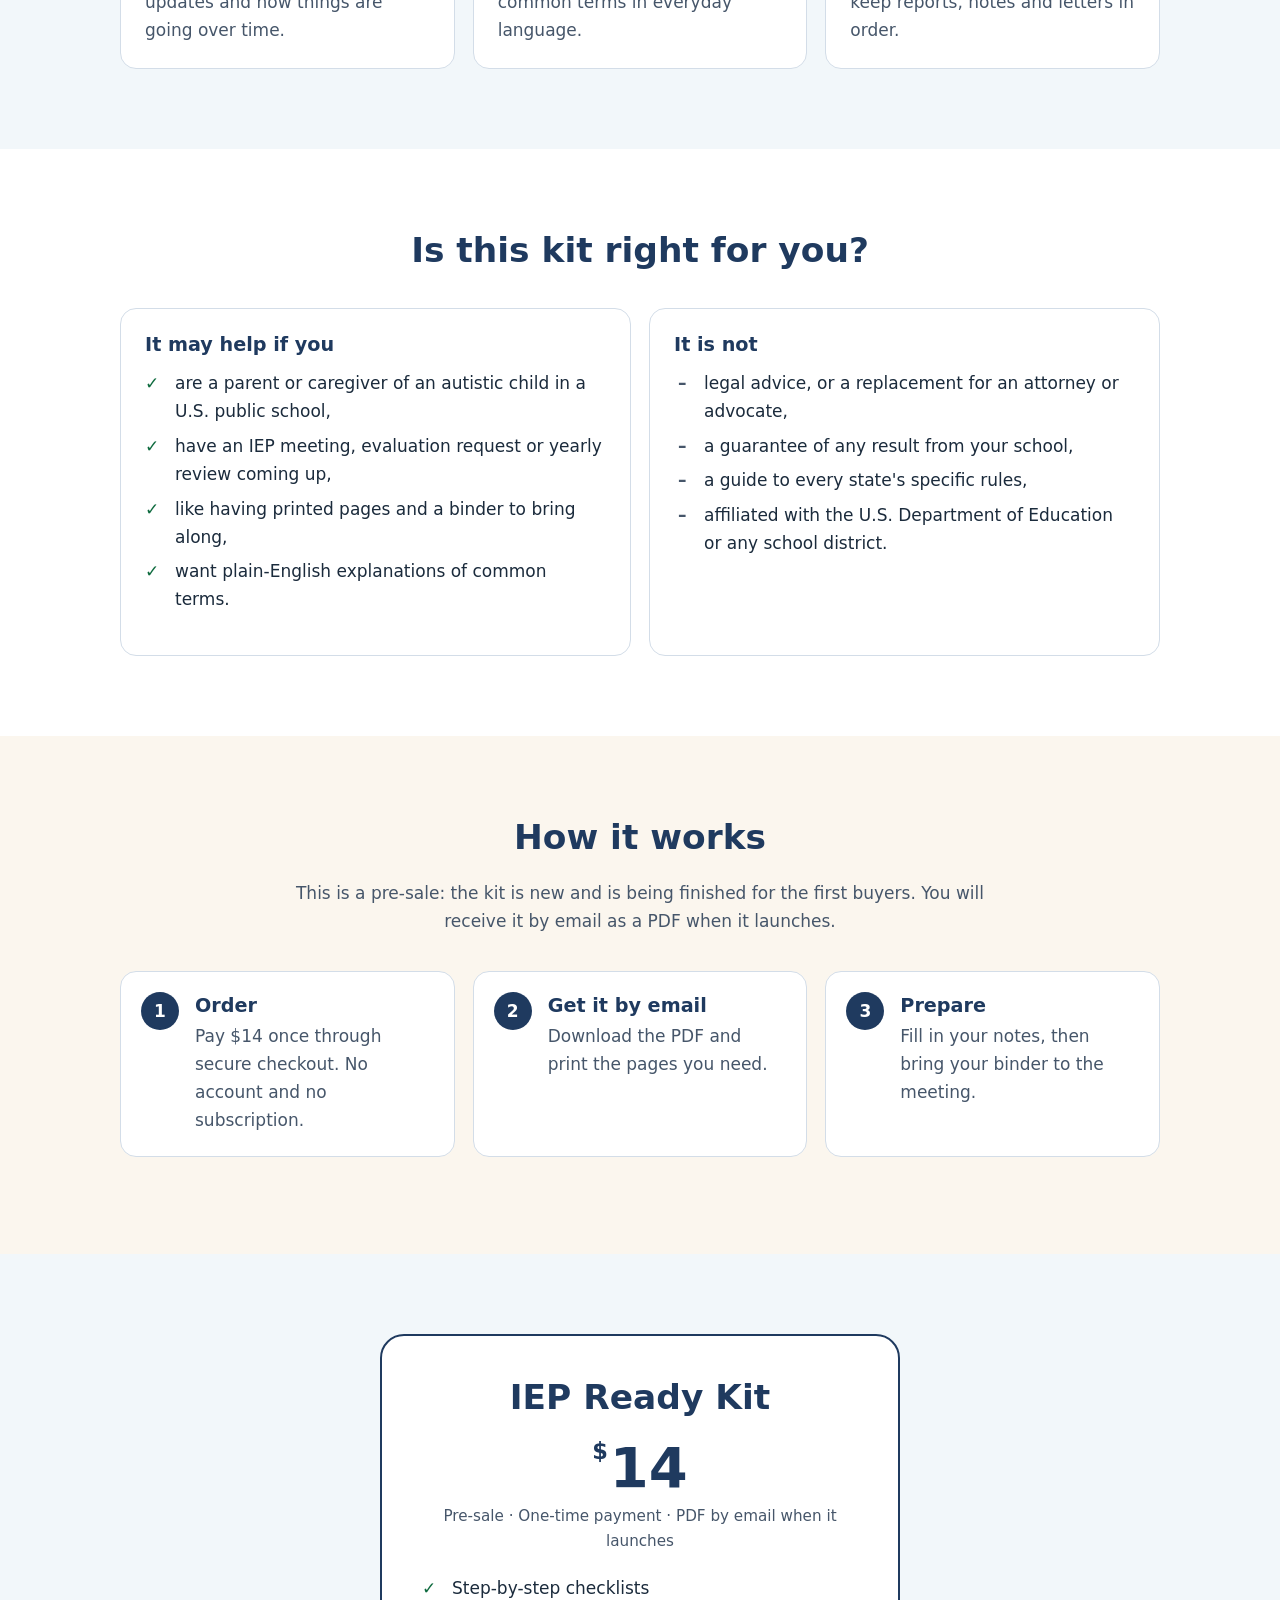
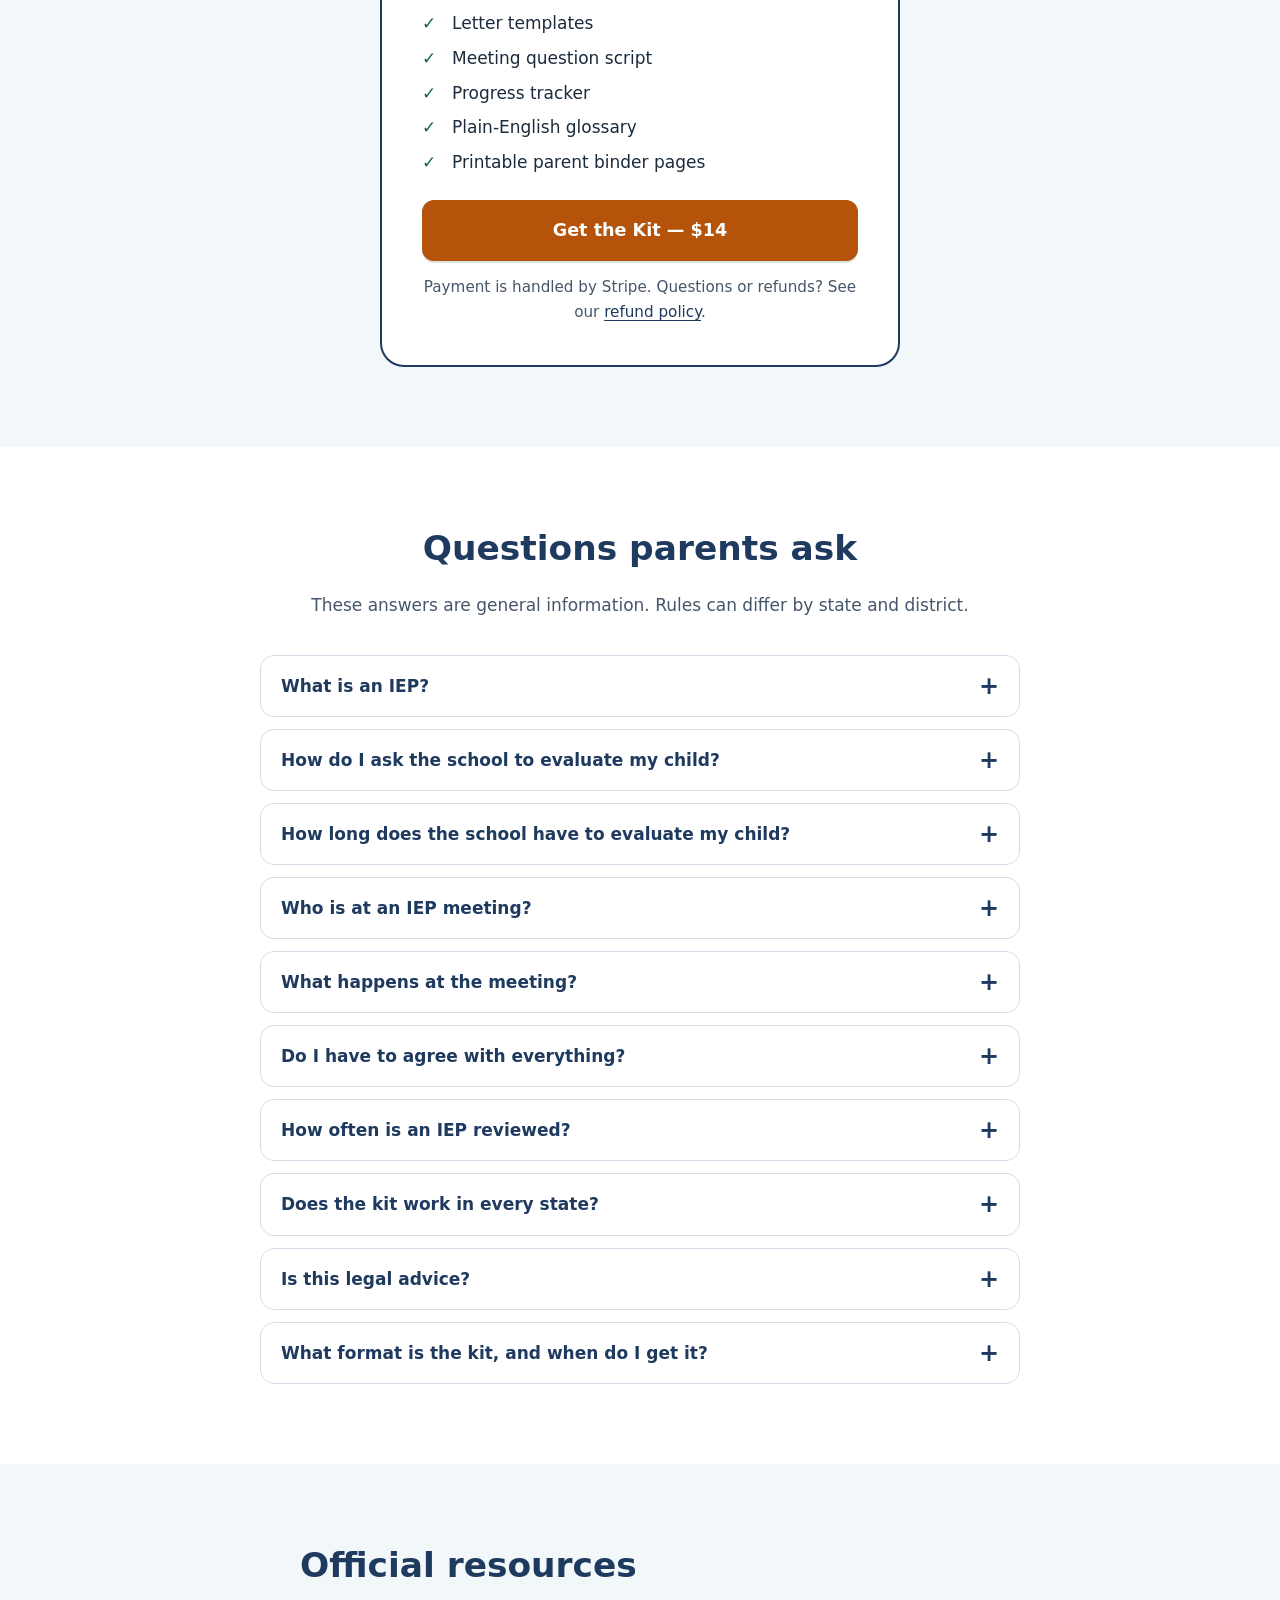
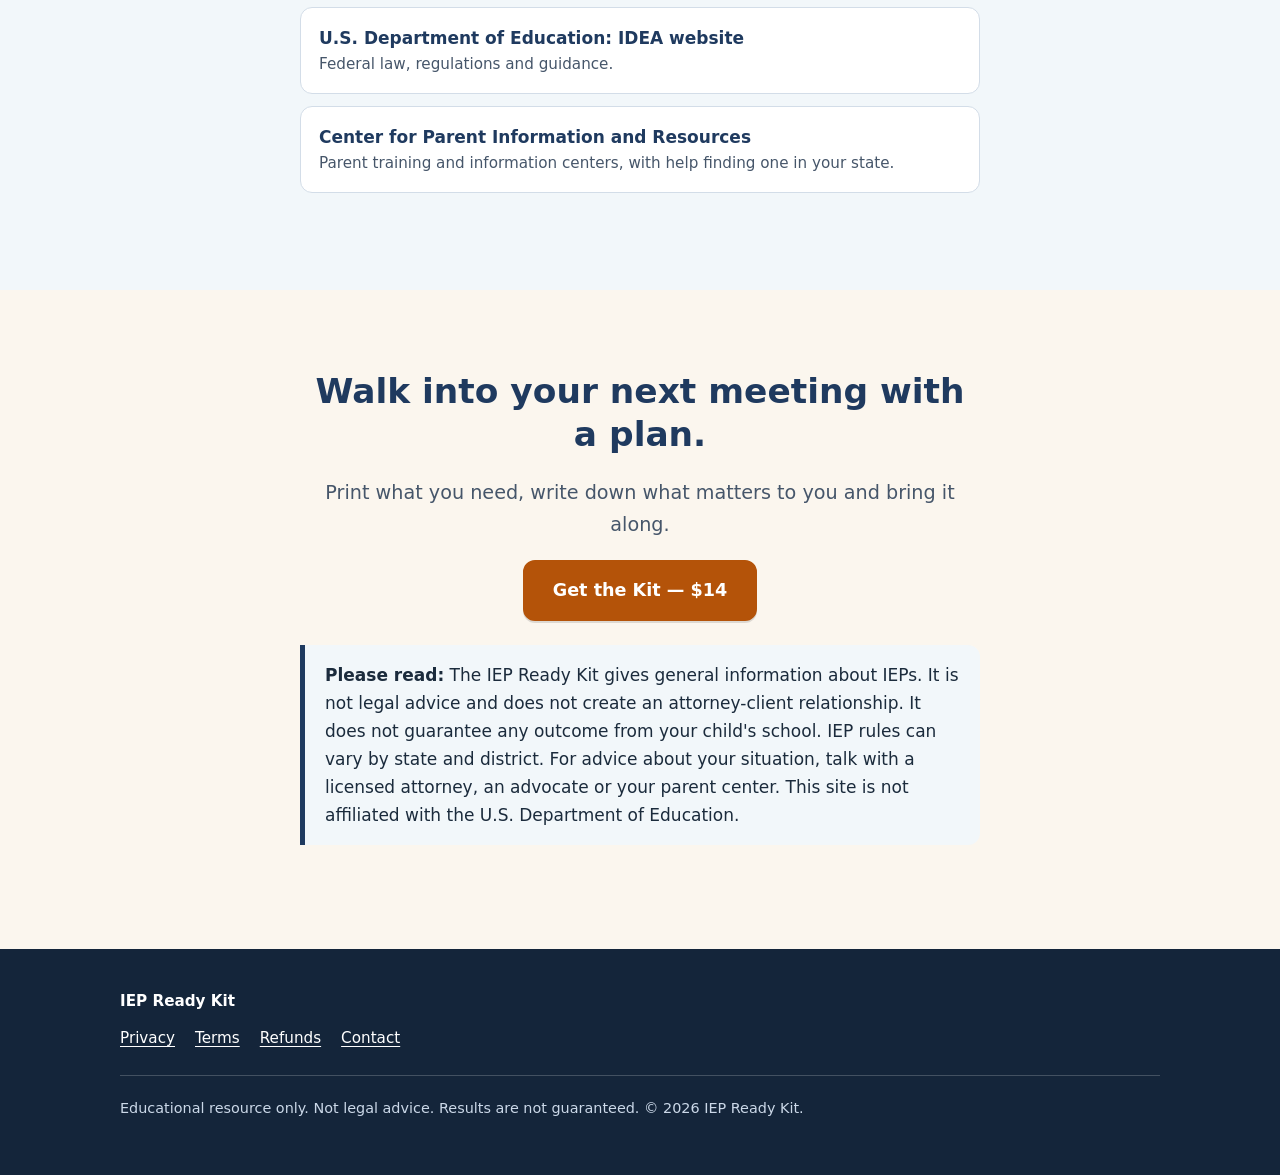
==== commit b969603f: "Entrega 'quando lançar', Pixel em todas as páginas e nova política de reembolso - Troca 'em até 7 di" ====
--- a/index.html
+++ b/index.html
@@ -3,11 +3,11 @@
 <head>
 <meta charset="utf-8">
 <meta name="viewport" content="width=device-width, initial-scale=1">
-<title>IEP Ready Kit | Printable IEP meeting prep for parents of autistic children</title>
+<title>IEP Ready Kit | Printable IEP prep for parents of autistic children</title>
 <meta name="description" content="A $14 printable kit with checklists, letter templates and a question script to help parents of autistic children prepare for IEP meetings. Not legal advice.">
 <link rel="canonical" href="https://iepreadykit.com/">
 <meta name="theme-color" content="#1F3A5F">
-<link rel="icon" href="assets/logo.svg" type="image/svg+xml">
+<link rel="icon" href="favicon.svg" type="image/svg+xml">
 <meta property="og:type" content="website">
 <meta property="og:site_name" content="IEP Ready Kit">
 <meta property="og:title" content="IEP Ready Kit | Printable IEP prep for parents of autistic children">
@@ -88,10 +88,9 @@
 
 <header class="site-header">
   <div class="wrap">
-    <a class="logo" href="./" aria-label="IEP Ready Kit, home"><svg class="logo-svg" viewBox="0 0 64 64" width="40" height="40" aria-hidden="true" focusable="false"><rect width="64" height="64" rx="15" fill="#1F3A5F"/><rect x="15" y="12" width="34" height="40" rx="5" fill="#fff"/><path class="logo-tick" d="M22 32l7 7 13-15" fill="none" stroke="#1F3A5F" stroke-width="5" stroke-linecap="round" stroke-linejoin="round"/><circle class="logo-dot" cx="47" cy="17" r="5" fill="#F2A65A"/></svg><span class="logo-name">IEP Ready Kit</span></a>
+    <a class="logo" href="./" aria-label="IEP Ready Kit, home"><span class="logo-mark" aria-hidden="true">IEP</span><span class="logo-name">IEP Ready Kit</span></a>
     <nav class="header-nav" aria-label="Main">
       <a href="#what-is-an-iep">What is an IEP?</a>
-      <a href="#meeting">The meeting</a>
       <a href="#inside">What's inside</a>
       <a href="#faq">FAQ</a>
     </nav>
@@ -103,30 +102,20 @@
 
 <!-- Hero -->
 <section class="hero" aria-labelledby="hero-title">
-  <div class="wrap hero-copy">
-    <div class="inner">
+  <div class="wrap hero-grid">
+    <div>
       <p class="eyebrow">For parents of autistic children in the U.S.</p>
-      <h1 id="hero-title">Go into your child's IEP meeting knowing what to ask.</h1>
-      <p class="lead">The IEP Ready Kit is a printable set of checklists, letter templates and meeting questions. It helps you share what you know about your child and keep clear notes.</p>
+      <h1 id="hero-title">Feel ready for your child's IEP meeting.</h1>
+      <p class="lead">The IEP Ready Kit is a printable set of checklists, letter templates and meeting questions. It helps you organize what you know about your child, ask clear questions and keep good notes.</p>
       <a class="btn" href="https://buy.stripe.com/00w8wRgrg82h6dLbazaAw00" target="_blank" rel="noopener noreferrer">Get the Kit — $14<span class="sr-only"> (opens secure checkout in a new tab)</span></a>
       <ul class="hero-notes">
         <li>Pre-sale price. One-time payment, no subscription.</li>
-        <li>PDF delivered by email within 7 days.</li>
+        <li>PDF delivered by email when it launches.</li>
       </ul>
       <p class="mini-disclaimer">General information only. Not legal advice. <a href="#disclaimer">Read the full note</a>.</p>
     </div>
-  </div>
-  <figure class="hero-media">
-    <picture>
-      <source media="(max-width:767px)" type="image/avif" srcset="images/hero-family-home-mobile-750.avif 750w, images/hero-family-home-mobile-1152.avif 1152w" sizes="100vw">
-      <source media="(max-width:767px)" type="image/webp" srcset="images/hero-family-home-mobile-750.webp 750w, images/hero-family-home-mobile-1152.webp 1152w" sizes="100vw">
-      <source media="(max-width:767px)" srcset="images/hero-family-home-mobile-750.jpg 750w, images/hero-family-home-mobile-1152.jpg 1152w" sizes="100vw">
-      <source type="image/avif" srcset="images/hero-family-home-1000.avif 1000w, images/hero-family-home-1672.avif 1672w" sizes="62vw">
-      <source type="image/webp" srcset="images/hero-family-home-1000.webp 1000w, images/hero-family-home-1672.webp 1672w" sizes="62vw">
-      <img src="images/hero-family-home-1672.jpg" srcset="images/hero-family-home-1000.jpg 1000w, images/hero-family-home-1672.jpg 1672w" sizes="62vw" width="1672" height="941" fetchpriority="high" alt="A mother rests her cheek on her hand and watches her young son read a picture book at a wooden kitchen table.">
-    </picture>
-    <figcaption class="img-tag">Illustrative image</figcaption>
-  </figure>
+    <img class="hero-art" src="images/hero-illustration.svg" width="480" height="400" alt="Illustration of a navy binder, a printed checklist with check marks, and a card with a question mark on a table.">
+  </div>
 </section>
 
 <!-- Problem -->
@@ -166,55 +155,12 @@
   </div>
 </section>
 
-<!-- The meeting (photo) -->
-<section id="meeting" class="bg-sand" aria-labelledby="meeting-title">
-  <div class="wrap split">
-    <figure class="photo-col">
-      <div class="photo">
-        <picture>
-          <source type="image/avif" srcset="images/school-meeting-640.avif 640w, images/school-meeting-1200.avif 1200w" sizes="(min-width:768px) 520px, 100vw">
-          <source type="image/webp" srcset="images/school-meeting-640.webp 640w, images/school-meeting-1200.webp 1200w" sizes="(min-width:768px) 520px, 100vw">
-          <img src="images/school-meeting-1200.jpg" srcset="images/school-meeting-640.jpg 640w, images/school-meeting-1200.jpg 1200w" sizes="(min-width:768px) 520px, 100vw" width="1200" height="900" loading="lazy" decoding="async" alt="Two women talk at a round table in a classroom. One speaks with open hands while the other listens. An open notebook and a folder rest on the table.">
-        </picture>
-        <span class="img-tag">Illustrative image</span>
-      </div>
-    </figure>
-    <div>
-      <h2 id="meeting-title">What happens at an IEP meeting</h2>
-      <p>Every school runs its meetings a little differently. Most cover the same ground:</p>
-      <ol class="agenda">
-        <li>Introductions and a look at who is on the team.</li>
-        <li>Evaluation results and your child's strengths and needs.</li>
-        <li>Goals for the year ahead.</li>
-        <li>Services and supports the school will provide.</li>
-        <li>How and when you will hear about progress.</li>
-      </ol>
-      <p>You are part of the team. You can share what you see at home, ask questions, and ask for time to review anything before you agree.</p>
-    </div>
-  </div>
-</section>
-
-<!-- What's inside (photo) -->
-<section id="inside" aria-labelledby="inside-title">
-  <div class="wrap">
-    <div class="split rev" style="margin-bottom:48px">
-      <figure class="photo-col portrait">
-        <div class="photo">
-          <picture>
-            <source type="image/avif" srcset="images/father-daughter-checklist-560.avif 560w, images/father-daughter-checklist-1000.avif 1000w" sizes="(min-width:768px) 400px, 100vw">
-            <source type="image/webp" srcset="images/father-daughter-checklist-560.webp 560w, images/father-daughter-checklist-1000.webp 1000w" sizes="(min-width:768px) 400px, 100vw">
-            <img src="images/father-daughter-checklist-1000.jpg" srcset="images/father-daughter-checklist-560.jpg 560w, images/father-daughter-checklist-1000.jpg 1000w" sizes="(min-width:768px) 400px, 100vw" width="1000" height="1250" loading="lazy" decoding="async" alt="A father points at a checklist on a tablet while his daughter smiles and looks at it. They sit together on a sofa.">
-          </picture>
-          <span class="img-tag">Illustrative image</span>
-        </div>
-        <figcaption class="fig-note">The checklist on the tablet is an example, not a page from the kit.</figcaption>
-      </figure>
-      <div>
-        <h2 id="inside-title">What is in the kit</h2>
-        <p class="lead">Six printable parts. Print the pages you need, or fill in the PDF on a tablet. Keep everything for the meeting in one binder.</p>
-        <p>The kit is built around the steps most families go through: getting ready, the meeting itself, and what comes after.</p>
-        <a class="btn" href="https://buy.stripe.com/00w8wRgrg82h6dLbazaAw00" target="_blank" rel="noopener noreferrer">Get the Kit — $14<span class="sr-only"> (opens secure checkout in a new tab)</span></a>
-      </div>
+<!-- What's inside -->
+<section id="inside" class="bg-soft" aria-labelledby="inside-title">
+  <div class="wrap">
+    <div class="section-head">
+      <h2 id="inside-title">What is in the kit</h2>
+      <p>Six printable parts. Print what you need, fill it in at your own pace and bring it to the meeting in one binder.</p>
     </div>
     <div class="grid grid-3">
       <div class="card"><span class="icon"><svg aria-hidden="true"><use href="#i-checklist"/></svg></span><h3>Step-by-step checklists</h3><p>What to do before, during and after the meeting.</p></div>
@@ -223,35 +169,6 @@
       <div class="card"><span class="icon"><svg aria-hidden="true"><use href="#i-chart"/></svg></span><h3>Progress tracker</h3><p>A simple place to log goals, updates and how things are going over time.</p></div>
       <div class="card"><span class="icon"><svg aria-hidden="true"><use href="#i-book"/></svg></span><h3>Plain-English glossary</h3><p>IEP, FAPE, LRE and other common terms in everyday language.</p></div>
       <div class="card"><span class="icon"><svg aria-hidden="true"><use href="#i-folder"/></svg></span><h3>Parent binder pages</h3><p>Dividers and labeled sections to keep reports, notes and letters in order.</p></div>
-    </div>
-  </div>
-</section>
-
-<!-- Interactive sample -->
-<section id="sample" class="bg-soft" aria-labelledby="sample-title">
-  <div class="wrap">
-    <div class="section-head">
-      <h2 id="sample-title">Try a small sample</h2>
-      <p>Here is the kind of checklist you will find in the kit. Tick items as you go. Nothing is saved or sent.</p>
-    </div>
-    <div class="sample">
-      <form id="sample-form" onsubmit="return false">
-        <fieldset>
-          <legend>Before the meeting (sample)</legend>
-          <label class="tick-row"><input type="checkbox"><span>Write down your top three concerns about your child's school day.</span></label>
-          <label class="tick-row"><input type="checkbox"><span>Put recent reports, emails and notes in one folder.</span></label>
-          <label class="tick-row"><input type="checkbox"><span>List the questions you want answered.</span></label>
-          <label class="tick-row"><input type="checkbox"><span>Decide who will come with you, if anyone.</span></label>
-          <label class="tick-row"><input type="checkbox"><span>Ask whether you can see any reports before the meeting.</span></label>
-          <label class="tick-row"><input type="checkbox"><span>Plan how you will take notes, or ask how you will get written notes afterward.</span></label>
-        </fieldset>
-        <p class="progress" id="progress" role="status" aria-live="polite">0 of 6 done</p>
-        <div class="bar" aria-hidden="true"><i id="bar"></i></div>
-        <div class="sample-actions">
-          <a class="btn" href="https://buy.stripe.com/00w8wRgrg82h6dLbazaAw00" target="_blank" rel="noopener noreferrer">Get the Kit — $14<span class="sr-only"> (opens secure checkout in a new tab)</span></a>
-          <button type="reset" class="btn btn-ghost btn-small" id="reset">Clear checklist</button>
-        </div>
-      </form>
     </div>
   </div>
 </section>
@@ -288,7 +205,7 @@
   <div class="wrap">
     <div class="section-head">
       <h2 id="how-title">How it works</h2>
-      <p>This is a pre-sale: the kit is new and is being finished for the first buyers. You will receive it by email as a PDF within 7 days of your order.</p>
+      <p>This is a pre-sale: the kit is new and is being finished for the first buyers. You will receive it by email as a PDF when it launches.</p>
     </div>
     <ol class="steps">
       <li><h3>Order</h3><p>Pay $14 once through secure checkout. No account and no subscription.</p></li>
@@ -304,7 +221,7 @@
     <div class="price-card">
       <h2 id="price-title">IEP Ready Kit</h2>
       <p class="price"><small>$</small>14</p>
-      <p class="price-note">Pre-sale · One-time payment · PDF by email within 7 days</p>
+      <p class="price-note">Pre-sale · One-time payment · PDF by email when it launches</p>
       <ul class="checks">
         <li>Step-by-step checklists</li>
         <li>Letter templates</li>
@@ -333,7 +250,7 @@
       <details><summary>How often is an IEP reviewed?</summary><div><p>At least once a year. A child is also generally re-evaluated at least every three years, unless the parent and school agree it is not needed. You can ask for a meeting sooner if you have concerns.</p></div></details>
       <details><summary>Does the kit work in every state?</summary><div><p>The kit is built around the federal IDEA process, so it is general. Your state or district may have different forms, names and timelines. Check your state education department's website for specifics.</p></div></details>
       <details><summary>Is this legal advice?</summary><div><p>No. The kit is an educational resource. It does not replace advice from a licensed attorney, an advocate or your school's special education team, and it does not guarantee any outcome.</p></div></details>
-      <details><summary>What format is the kit, and when do I get it?</summary><div><p>It is a printable PDF. You can print at home or at a print shop, or fill it in on a tablet. The kit is in pre-sale and is sent by email within 7 days of your order.</p></div></details>
+      <details><summary>What format is the kit, and when do I get it?</summary><div><p>It is a printable PDF. You can print at home or at a print shop, or fill it in on a tablet. The kit is in pre-sale and will be sent by email when it launches.</p></div></details>
     </div>
   </div>
 </section>
@@ -372,22 +289,9 @@
       <li><a href="refunds.html">Refunds</a></li>
       <li><a href="contact.html">Contact</a></li>
     </ul></nav>
-    <p class="disclaimer">Educational resource only. Not legal advice. Results are not guaranteed. The photos on this site are AI-generated illustrations. They do not show real customers or families. © 2026 IEP Ready Kit.</p>
+    <p class="disclaimer">Educational resource only. Not legal advice. Results are not guaranteed. © 2026 IEP Ready Kit.</p>
   </div>
 </footer>
 
-<script>
-(function(){
-  var f=document.getElementById('sample-form');if(!f)return;
-  var boxes=f.querySelectorAll('input[type=checkbox]'),p=document.getElementById('progress'),bar=document.getElementById('bar');
-  function update(){
-    var n=0;boxes.forEach(function(b){if(b.checked)n++;});
-    p.textContent=n===boxes.length?'All '+n+' done. Nice work.':n+' of '+boxes.length+' done';
-    bar.style.width=(n/boxes.length*100)+'%';
-  }
-  f.addEventListener('change',update);
-  f.addEventListener('reset',function(){setTimeout(update,0);});
-})();
-</script>
 </body>
 </html>
--- a/styles.css
+++ b/styles.css
@@ -14,7 +14,7 @@
   --font:system-ui,-apple-system,"Segoe UI",Roboto,"Helvetica Neue",Arial,sans-serif;
 }
 *,*::before,*::after{box-sizing:border-box}
-html{-webkit-text-size-adjust:100%;scroll-behavior:smooth}
+html{-webkit-text-size-adjust:100%;scroll-behavior:smooth;scroll-padding-top:88px}
 body{margin:0;font-family:var(--font);font-size:1.0625rem;line-height:1.65;color:var(--ink);background:var(--white)}
 img,svg{max-width:100%;height:auto}
 h1,h2,h3{color:var(--navy);line-height:1.25;margin:0 0 .6em}
@@ -45,10 +45,18 @@
 .section-head p{color:var(--muted)}
 
 /* Header */
-.site-header{border-bottom:1px solid var(--line);background:var(--white)}
+.site-header{position:sticky;top:0;z-index:20;border-bottom:1px solid var(--line);background:var(--white)}
 .site-header .wrap{display:flex;align-items:center;justify-content:space-between;gap:12px;min-height:68px}
 .logo{display:flex;align-items:center;gap:10px;font-weight:800;color:var(--navy);text-decoration:none;font-size:1.1rem}
-.logo-mark{display:grid;place-items:center;width:36px;height:36px;border-radius:10px;background:var(--navy);color:#fff;font-size:.85rem;font-weight:800}
+.logo img,.logo-svg{width:40px;height:40px;border-radius:10px;display:block}
+/* Logo draws once on load. Final state is the default, so it is complete without animation. */
+.logo-tick{stroke-dasharray:44;stroke-dashoffset:0}
+@media (prefers-reduced-motion:no-preference){
+  .logo-tick{animation:logo-draw .55s ease-out .25s both}
+  .logo-dot{animation:logo-fade .3s ease-out .8s both}
+}
+@keyframes logo-draw{from{stroke-dashoffset:44}to{stroke-dashoffset:0}}
+@keyframes logo-fade{from{opacity:0}to{opacity:1}}
 .header-nav{display:none}
 .header-nav a{margin-right:20px;text-decoration:none;font-weight:600}
 .header-nav a:hover{text-decoration:underline}
@@ -60,20 +68,53 @@
 .btn-small{min-height:44px;padding:8px 18px;font-size:1rem}
 .btn-block{width:100%}
 
-/* Hero */
-.hero{padding:40px 0 56px;background:linear-gradient(180deg,var(--soft),var(--white))}
-.hero-grid{display:grid;grid-template-columns:minmax(0,1fr);gap:32px;align-items:center}
-.hero-grid>*{min-width:0}
-.hero .lead{margin:0 0 24px}
-.hero-notes{list-style:none;padding:0;margin:16px 0 0;color:var(--muted);font-size:.95rem}
+/* Hero: text on the left, photo on the right (text stays in HTML) */
+.hero{position:relative;background:#F6EFE4;overflow:hidden;padding:0}
+.hero-copy{position:relative;z-index:1;padding-top:36px;padding-bottom:36px}
+.hero-copy .inner{max-width:560px}
+.hero .lead{margin:0 0 24px;color:#3B4B5E}
+.hero-notes{list-style:none;padding:0;margin:16px 0 0;color:#3B4B5E;font-size:.95rem}
 .hero-notes li{margin-bottom:4px}
-.hero-art{width:100%;max-width:460px;height:auto;margin:0 auto}
 .mini-disclaimer{font-size:.9rem;color:var(--muted);margin-top:14px}
+.hero-media{position:relative;aspect-ratio:1152/941;background:#E9DCC7}
+.hero-media picture,.hero-media img{display:block;width:100%;height:100%}
+.hero-media img{object-fit:cover;object-position:right center}
+
+/* Illustrative-image tag, always in HTML */
+.img-tag{position:absolute;left:12px;bottom:12px;background:#14253A;color:#fff;font-size:.8rem;font-weight:600;padding:5px 10px;border-radius:999px;line-height:1.3}
+figure{margin:0}
+.photo{position:relative;border-radius:var(--radius);overflow:hidden;background:#E9DCC7}
+.photo picture,.photo img{display:block;width:100%;height:auto}
+.fig-note{font-size:.85rem;color:var(--muted);margin-top:8px}
+
+/* Split layout: photo + text */
+.split{display:grid;gap:28px;align-items:center}
+.split .photo{max-width:560px}
+.agenda{list-style:none;padding:0;counter-reset:a}
+.agenda li{counter-increment:a;position:relative;padding-left:40px;margin-bottom:.7em}
+.agenda li::before{content:counter(a);position:absolute;left:0;top:1px;width:28px;height:28px;border-radius:50%;background:var(--navy);color:#fff;font-weight:700;font-size:.9rem;display:grid;place-items:center}
+
+/* Sample checklist (interactive) */
+.sample{max-width:680px;margin:0 auto;background:var(--white);border:2px solid var(--navy);border-radius:20px;padding:24px}
+.sample fieldset{border:0;margin:0;padding:0}
+.sample legend{font-weight:700;color:var(--navy);font-size:1.15rem;padding:0;margin-bottom:12px}
+.tick-row{display:flex;gap:14px;align-items:flex-start;padding:12px 10px;border-radius:12px;cursor:pointer;transition:background-color .15s ease;min-height:44px}
+.tick-row:hover{background:var(--soft)}
+.tick-row input{flex:none;width:24px;height:24px;margin:2px 0 0;accent-color:var(--navy);cursor:pointer}
+.tick-row input:checked+span{color:var(--muted);text-decoration:line-through;text-decoration-thickness:1px}
+.progress{margin:14px 0 0;font-weight:600;color:var(--navy)}
+.bar{height:8px;border-radius:999px;background:var(--line);margin:8px 0 0;overflow:hidden}
+.bar i{display:block;height:100%;width:0;background:#0F6B3F;transition:width .25s ease}
+.sample-actions{display:flex;flex-wrap:wrap;gap:12px;align-items:center;margin-top:20px}
+.btn-ghost{background:transparent;color:var(--navy);border-color:var(--navy);box-shadow:none}
+.btn-ghost:hover{background:var(--soft);color:var(--navy);border-color:var(--navy);box-shadow:none}
 
 /* Cards & grids */
 .grid{display:grid;gap:18px}
 .card{background:var(--white);border:1px solid var(--line);border-radius:var(--radius);padding:24px}
 .card p{color:var(--muted);margin-bottom:0}
+.grid .card{transition:transform .2s ease,box-shadow .2s ease,border-color .2s ease}
+.grid .card:hover{transform:translateY(-3px);border-color:var(--navy);box-shadow:0 12px 24px -16px rgba(31,58,95,.5)}
 .icon{display:inline-grid;place-items:center;width:48px;height:48px;border-radius:14px;background:#E3ECF5;color:var(--navy);margin-bottom:14px}
 .icon svg{width:26px;height:26px;fill:none;stroke:currentColor;stroke-width:1.8;stroke-linecap:round;stroke-linejoin:round}
 .callout{border-left:5px solid var(--navy);background:var(--soft);padding:16px 20px;border-radius:0 12px 12px 0;margin:24px 0}
@@ -137,8 +178,14 @@
 @media (min-width:768px){
   section{padding:80px 0}
   .header-nav{display:block}
-  .hero{padding:64px 0 80px}
-  .hero-grid{grid-template-columns:minmax(0,1.1fr) minmax(0,.9fr);gap:48px}
+  .hero{min-height:560px;display:grid;grid-template-columns:minmax(0,1fr) minmax(0,1.05fr);align-items:stretch}
+  .hero-copy{display:flex;align-items:center;margin:0;max-width:none;padding:64px 48px 64px max(20px,calc((100vw - 1080px)/2 + 20px))}
+  .hero-media{aspect-ratio:auto;min-height:100%}
+  .hero-media picture,.hero-media img{position:absolute;inset:0}
+  .hero-media .img-tag{left:auto;right:16px;bottom:16px}
+  .split{grid-template-columns:minmax(0,1fr) minmax(0,1fr);gap:56px}
+  .split.rev .photo{order:2}
+  .split .portrait{max-width:400px;justify-self:center}
   .grid-2,.two-col{grid-template-columns:1fr 1fr}
   .grid-3{grid-template-columns:repeat(3,1fr)}
   .grid-4{grid-template-columns:repeat(2,1fr)}
@@ -155,7 +202,7 @@
 @media (prefers-reduced-motion:reduce){
   html{scroll-behavior:auto}
   *,*::before,*::after{transition:none!important;animation:none!important}
-  .btn:hover{transform:none}
+  .btn:hover,.grid .card:hover{transform:none}
 }
 
 .sr-only{position:absolute;width:1px;height:1px;margin:-1px;padding:0;overflow:hidden;clip:rect(0,0,0,0);white-space:nowrap;border:0}
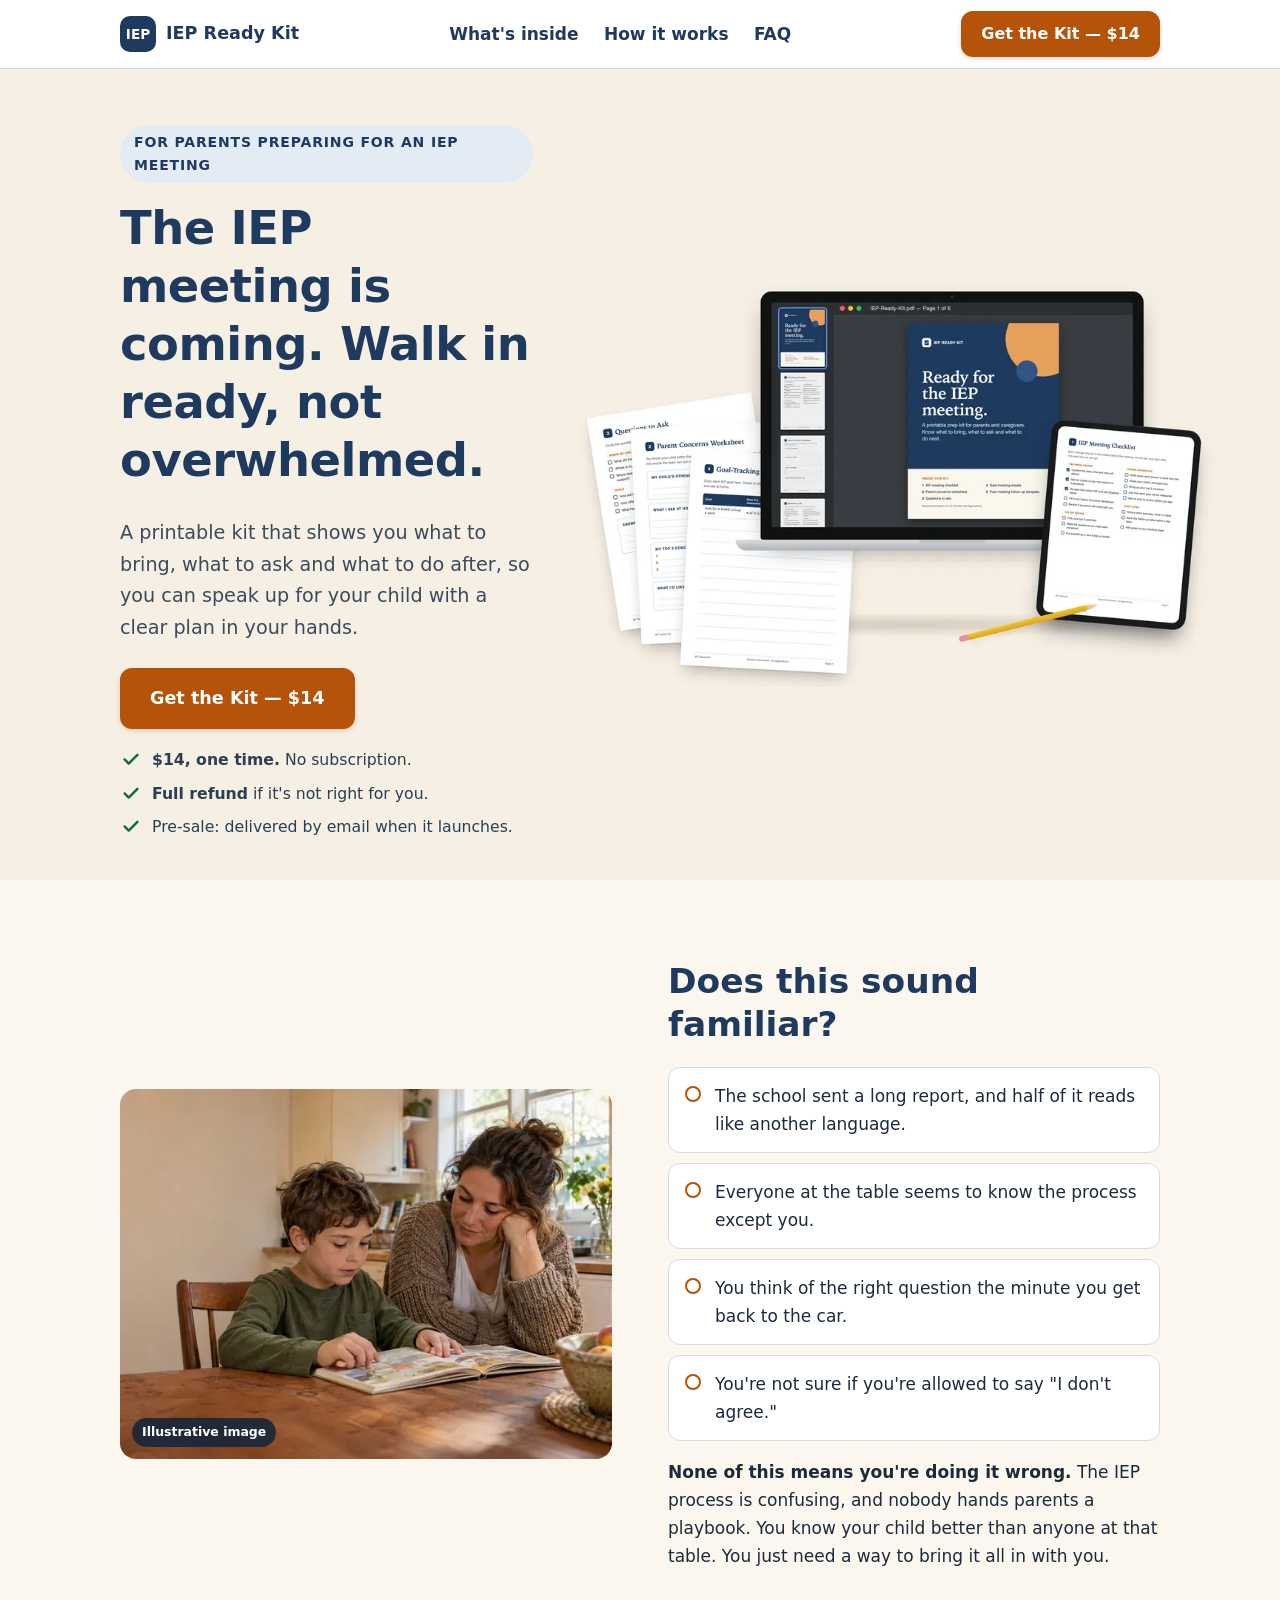
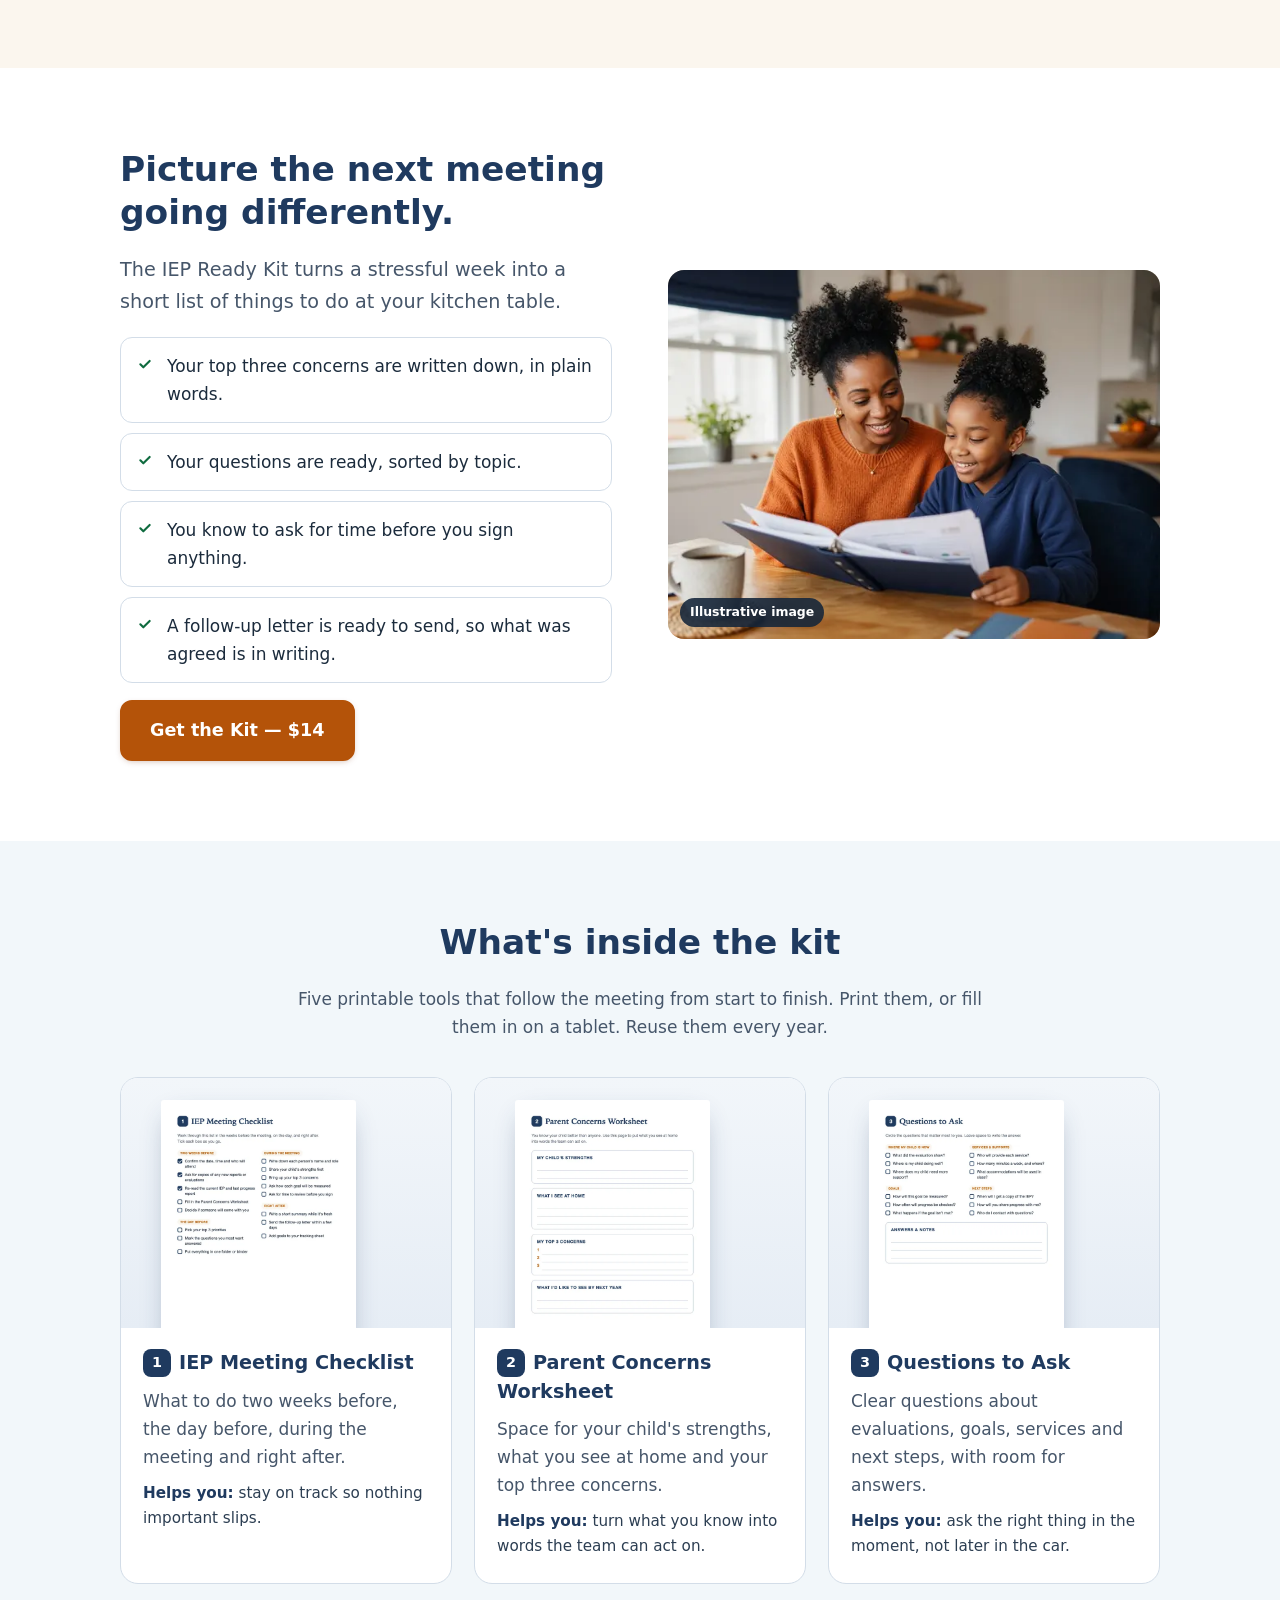
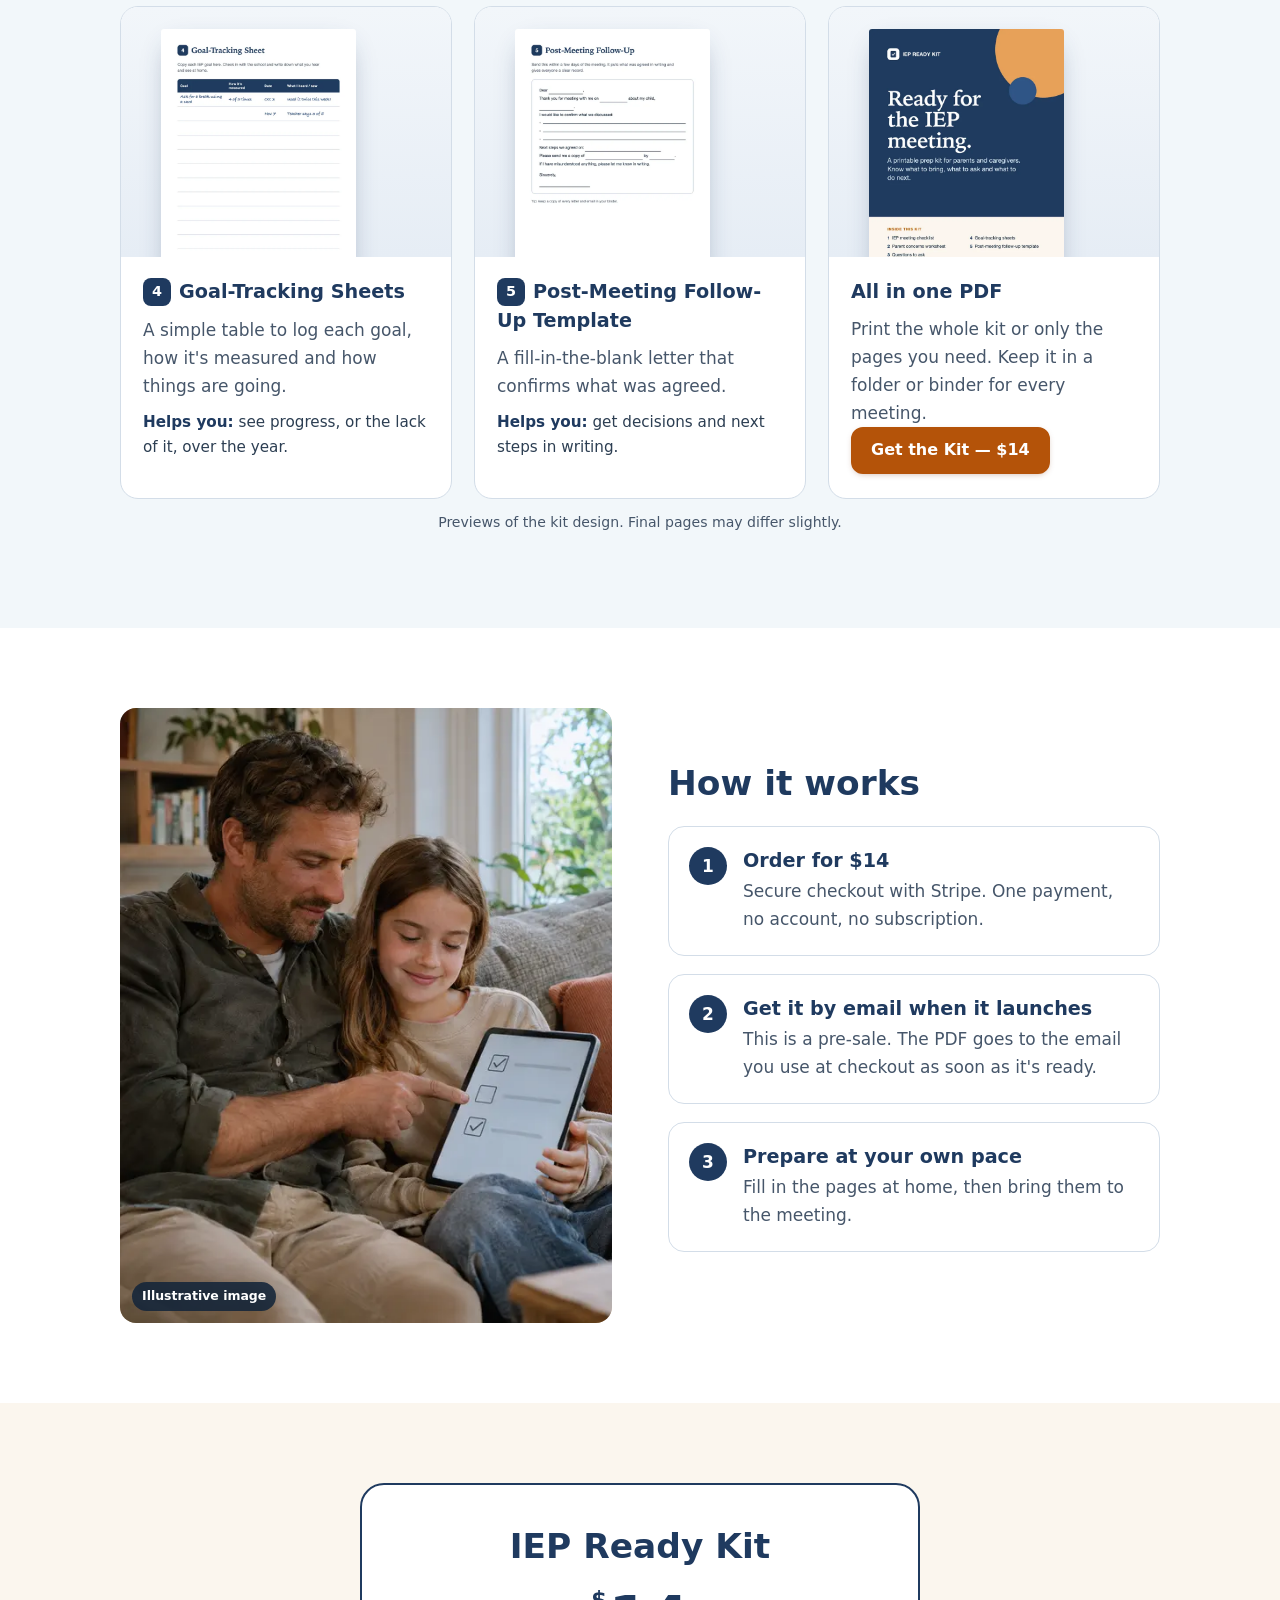
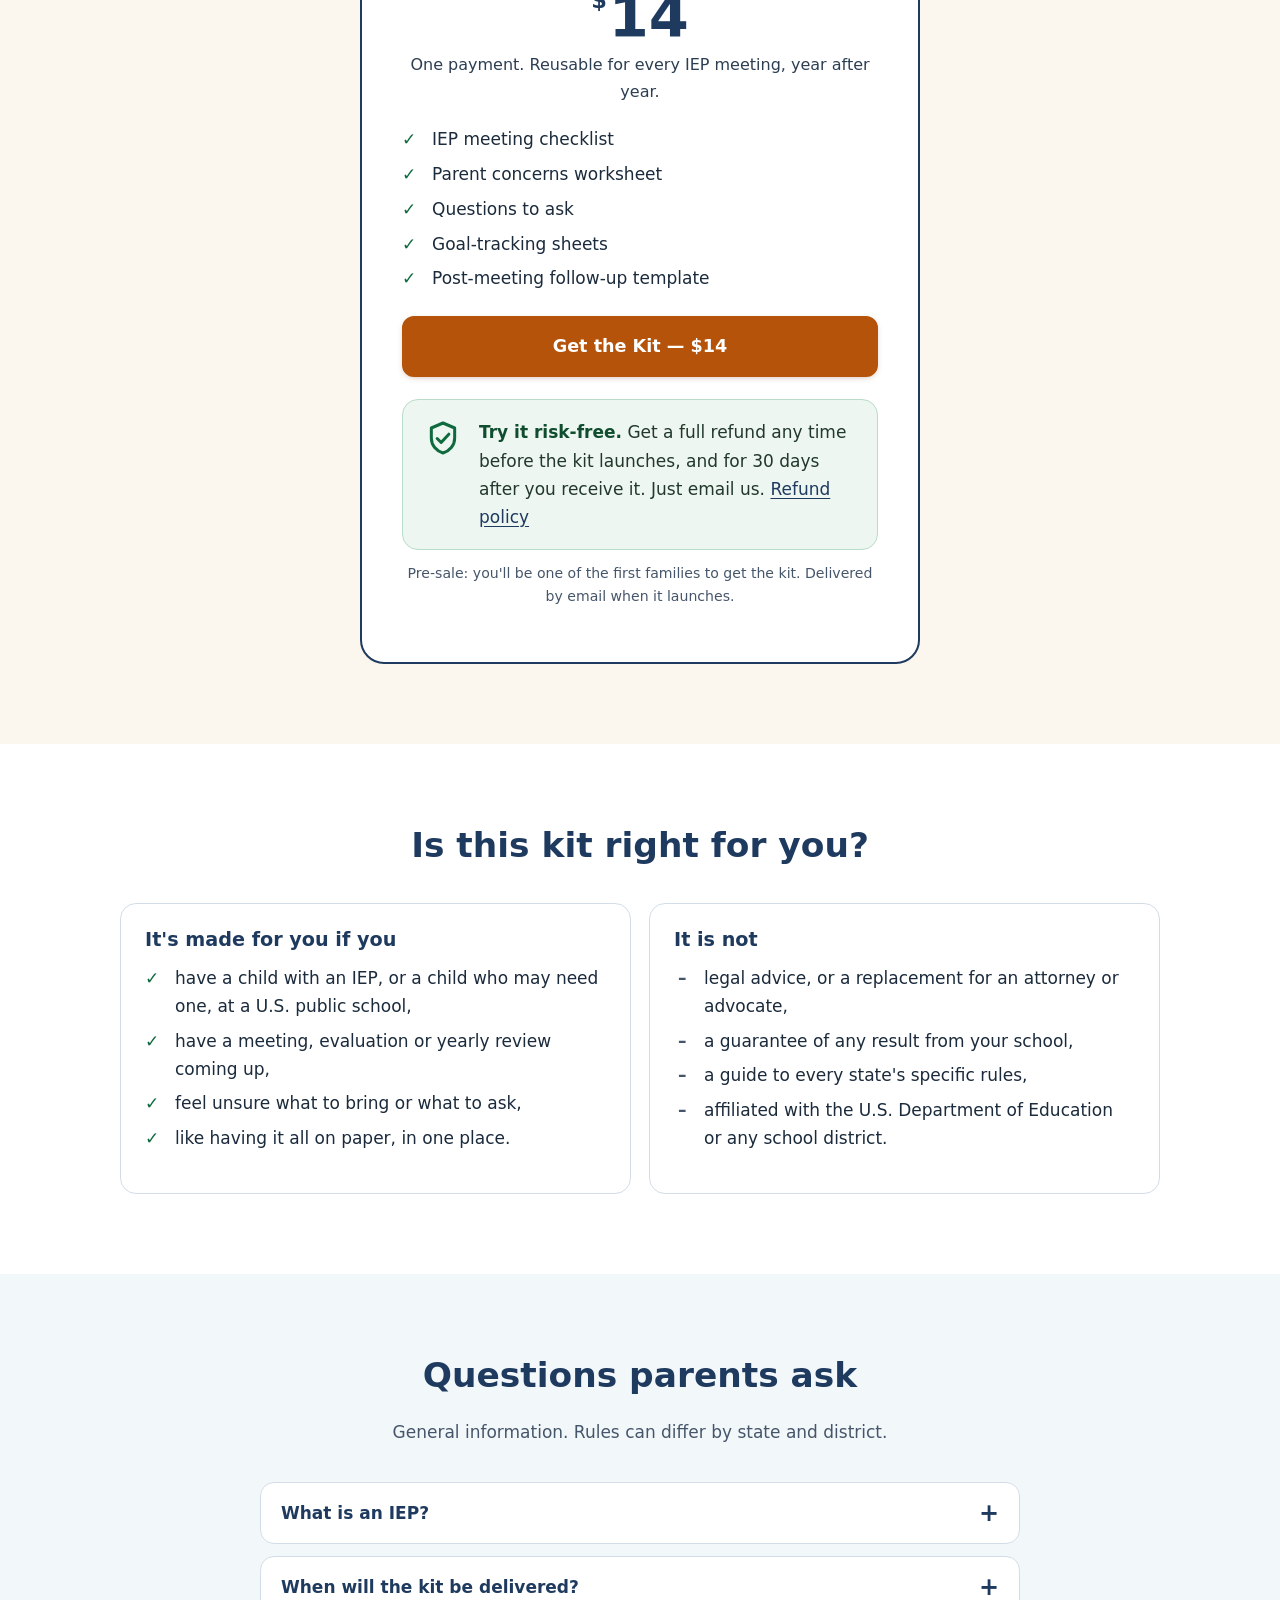
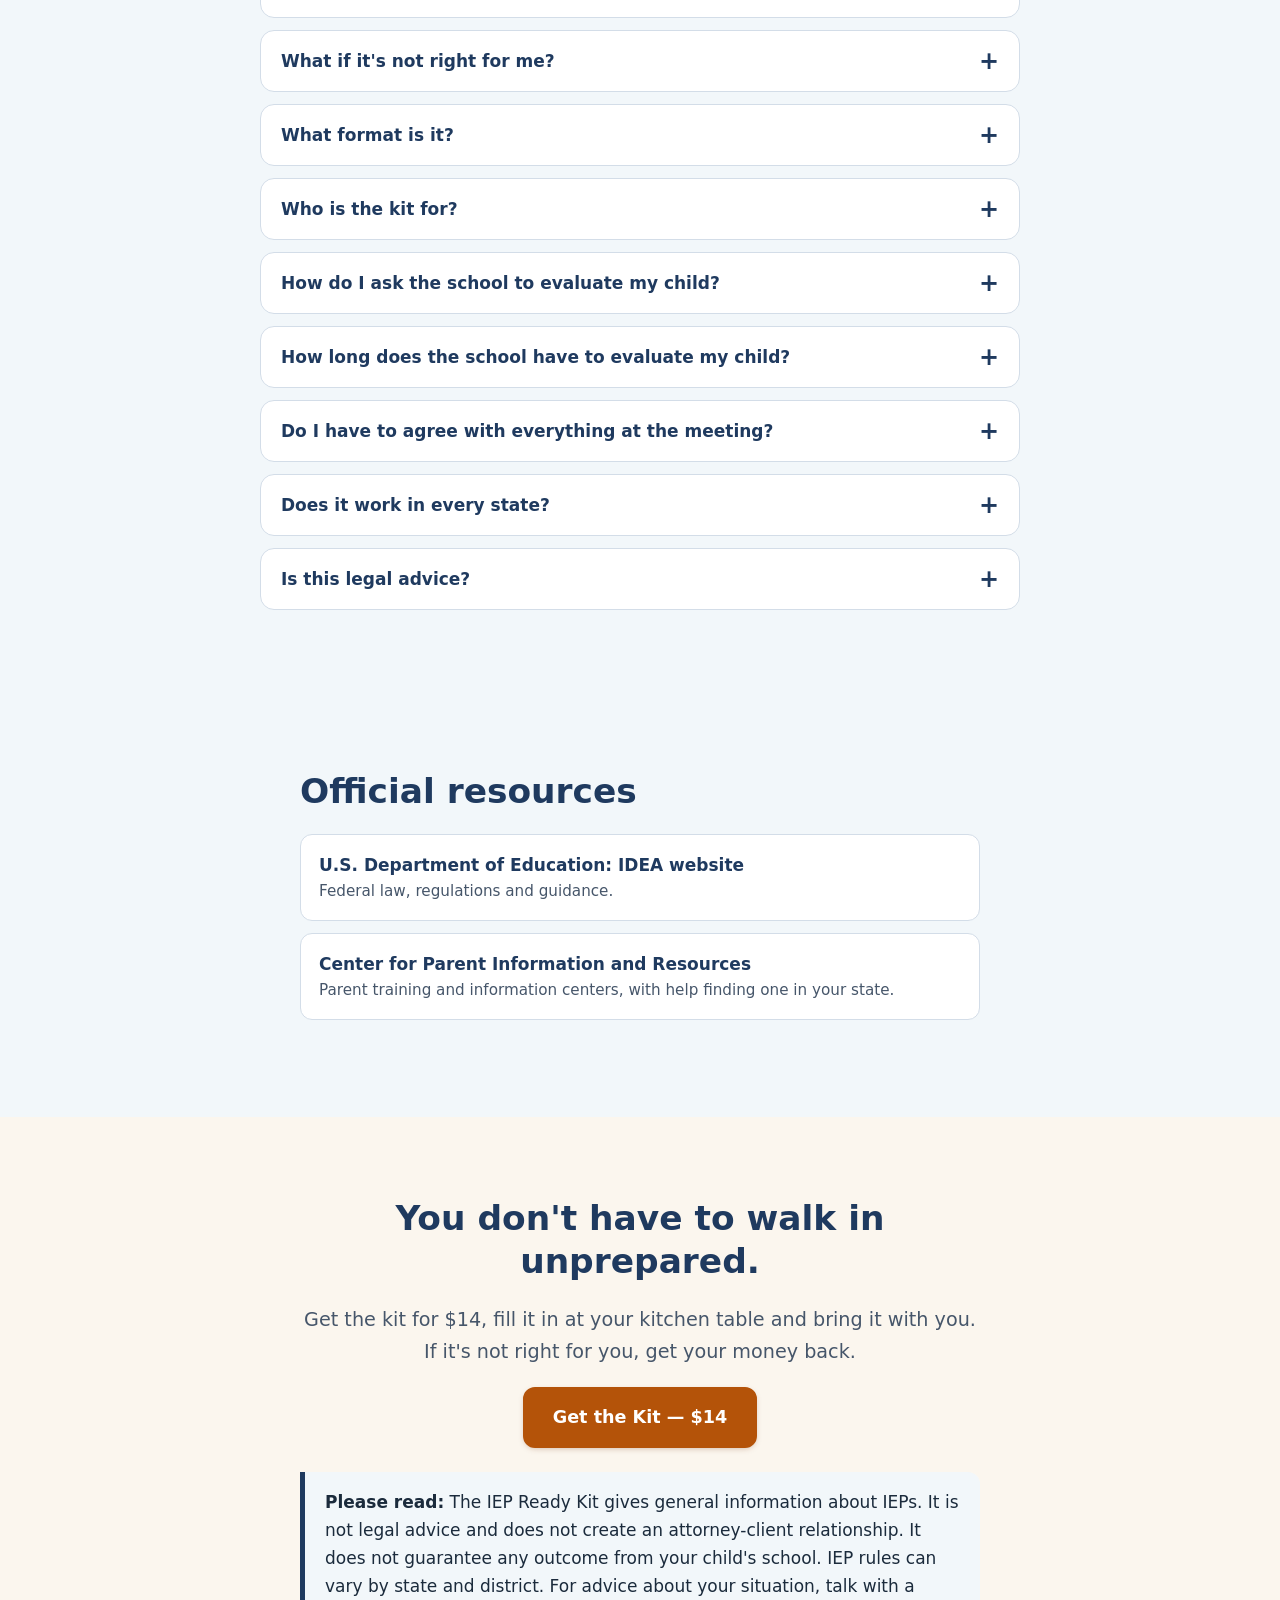
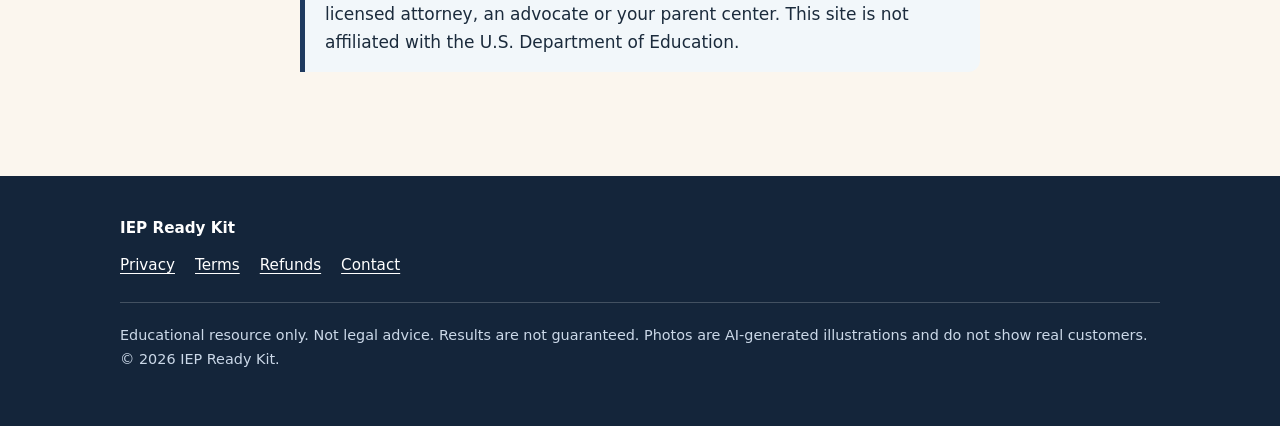
==== commit 914d26cb: "Nova home: dor e alívio, mockup do kit, peças com imagem e garantia - Hero com mockup (MacBook, iPad" ====
--- a/index.html
+++ b/index.html
@@ -3,56 +3,87 @@
 <head>
 <meta charset="utf-8">
 <meta name="viewport" content="width=device-width, initial-scale=1">
-<title>IEP Ready Kit | Printable IEP prep for parents of autistic children</title>
-<meta name="description" content="A $14 printable kit with checklists, letter templates and a question script to help parents of autistic children prepare for IEP meetings. Not legal advice.">
+<title>IEP Ready Kit | Walk into your child's IEP meeting prepared</title>
+<meta name="description" content="Feeling unprepared for your child's IEP meeting? A $14 printable kit with a meeting checklist, concerns worksheet, questions to ask, goal tracker and follow-up letter. Full refund if it's not for you.">
 <link rel="canonical" href="https://iepreadykit.com/">
 <meta name="theme-color" content="#1F3A5F">
 <link rel="icon" href="favicon.svg" type="image/svg+xml">
 <meta property="og:type" content="website">
 <meta property="og:site_name" content="IEP Ready Kit">
-<meta property="og:title" content="IEP Ready Kit | Printable IEP prep for parents of autistic children">
-<meta property="og:description" content="Checklists, letter templates and a question script to help you prepare for your child's IEP meeting. General information only, not legal advice.">
+<meta property="og:title" content="IEP Ready Kit | Walk into your child's IEP meeting prepared">
+<meta property="og:description" content="A printable kit that shows you what to bring, what to ask and what to do after the IEP meeting. $14, one time.">
 <meta property="og:url" content="https://iepreadykit.com/">
-<meta property="og:image" content="https://iepreadykit.com/images/og-image.png">
-<meta property="og:image:alt" content="IEP Ready Kit: a binder, a checklist and a question card">
+<meta property="og:image" content="https://iepreadykit.com/images/og-image.jpg">
+<meta property="og:image:width" content="1200">
+<meta property="og:image:height" content="630">
+<meta property="og:image:alt" content="The IEP Ready Kit shown on a laptop, a tablet and printed pages">
 <meta name="twitter:card" content="summary_large_image">
-<link rel="stylesheet" href="styles.css">
-
+<meta name="twitter:image" content="https://iepreadykit.com/images/og-image.jpg">
+<link rel="preload" as="image" type="image/webp" imagesrcset="images/hero-mockup-600.webp 600w, images/hero-mockup-900.webp 900w, images/hero-mockup-1400.webp 1400w" imagesizes="(min-width:768px) 720px, 100vw">
+<link rel="stylesheet" href="styles.css?v=4">
 <script type="application/ld+json">
 {
-  "@context": "https://schema.org",
-  "@graph": [
+ "@context": "https://schema.org",
+ "@graph": [
+  {
+   "@type": "Organization",
+   "name": "IEP Ready Kit",
+   "url": "https://iepreadykit.com/"
+  },
+  {
+   "@type": "Product",
+   "name": "IEP Ready Kit",
+   "description": "A printable PDF kit to help parents prepare for their child's IEP meeting: meeting checklist, parent concerns worksheet, questions to ask, goal-tracking sheets and a post-meeting follow-up template. General information; not legal advice.",
+   "image": "https://iepreadykit.com/images/hero-mockup-1400.jpg",
+   "url": "https://iepreadykit.com/",
+   "offers": {
+    "@type": "Offer",
+    "price": "14.00",
+    "priceCurrency": "USD",
+    "availability": "https://schema.org/PreOrder",
+    "url": "https://iepreadykit.com/"
+   }
+  },
+  {
+   "@type": "FAQPage",
+   "mainEntity": [
     {
-      "@type": "Organization",
-      "name": "IEP Ready Kit",
-      "url": "https://iepreadykit.com/"
+     "@type": "Question",
+     "name": "What is an IEP?",
+     "acceptedAnswer": {
+      "@type": "Answer",
+      "text": "An Individualized Education Program (IEP) is a written plan for a child who qualifies for special education services at a U.S. public school, under a federal law called the Individuals with Disabilities Education Act (IDEA). It describes your child's needs, goals, services and supports."
+     }
     },
     {
-      "@type": "Product",
-      "name": "IEP Ready Kit",
-      "description": "A printable PDF kit with checklists, letter templates, a meeting question script, a progress tracker, a glossary and binder pages for parents preparing for IEP meetings. General information only; not legal advice.",
-      "url": "https://iepreadykit.com/",
-      "offers": {
-        "@type": "Offer",
-        "price": "14.00",
-        "priceCurrency": "USD",
-        "availability": "https://schema.org/PreOrder",
-        "url": "https://iepreadykit.com/"
-      }
+     "@type": "Question",
+     "name": "When will the kit be delivered?",
+     "acceptedAnswer": {
+      "@type": "Answer",
+      "text": "The IEP Ready Kit is in pre-sale. It will be emailed to the address you use at checkout when it launches. If you change your mind before then, you can ask for a full refund."
+     }
     },
     {
-      "@type": "FAQPage",
-      "mainEntity": [
-        {"@type":"Question","name":"What is an IEP?","acceptedAnswer":{"@type":"Answer","text":"An Individualized Education Program (IEP) is a written plan for a child who qualifies for special education services under the Individuals with Disabilities Education Act (IDEA). It describes the child's needs, goals, services and supports."}},
-        {"@type":"Question","name":"How do I ask the school to evaluate my child?","acceptedAnswer":{"@type":"Answer","text":"You can ask in writing. Many parents send a dated letter or email to the principal or special education director and keep a copy. The kit includes a template letter."}},
-        {"@type":"Question","name":"How long does the school have to evaluate my child?","acceptedAnswer":{"@type":"Answer","text":"Under IDEA, the initial evaluation generally must be finished within 60 days after you give consent, unless your state sets a different timeline. Check your state education department for the rule that applies to you."}},
-        {"@type":"Question","name":"Is this legal advice?","acceptedAnswer":{"@type":"Answer","text":"No. The kit gives general information about IEPs. It is not legal advice and does not guarantee any outcome from your school."}}
-      ]
+     "@type": "Question",
+     "name": "What if it's not right for me?",
+     "acceptedAnswer": {
+      "@type": "Answer",
+      "text": "You can get a full refund any time before the kit launches, and for 30 days after you receive it. Just email us. See our refund policy."
+     }
+    },
+    {
+     "@type": "Question",
+     "name": "What format is it?",
+     "acceptedAnswer": {
+      "@type": "Answer",
+      "text": "A printable PDF. Print it at home or at a print shop, or fill it in on a tablet. You can reuse the pages for every IEP meeting."
+     }
     }
-  ]
+   ]
+  }
+ ]
 }
 </script>
-
 <!-- Meta Pixel Code -->
 <script>
 !function(f,b,e,v,n,t,s){if(f.fbq)return;n=f.fbq=function(){n.callMethod?
@@ -90,8 +121,8 @@
   <div class="wrap">
     <a class="logo" href="./" aria-label="IEP Ready Kit, home"><span class="logo-mark" aria-hidden="true">IEP</span><span class="logo-name">IEP Ready Kit</span></a>
     <nav class="header-nav" aria-label="Main">
-      <a href="#what-is-an-iep">What is an IEP?</a>
       <a href="#inside">What's inside</a>
+      <a href="#how">How it works</a>
       <a href="#faq">FAQ</a>
     </nav>
     <a class="btn btn-small" href="https://buy.stripe.com/00w8wRgrg82h6dLbazaAw00" target="_blank" rel="noopener noreferrer">Get the Kit — $14<span class="sr-only"> (opens secure checkout in a new tab)</span></a>
@@ -104,54 +135,67 @@
 <section class="hero" aria-labelledby="hero-title">
   <div class="wrap hero-grid">
     <div>
-      <p class="eyebrow">For parents of autistic children in the U.S.</p>
-      <h1 id="hero-title">Feel ready for your child's IEP meeting.</h1>
-      <p class="lead">The IEP Ready Kit is a printable set of checklists, letter templates and meeting questions. It helps you organize what you know about your child, ask clear questions and keep good notes.</p>
+      <p class="eyebrow">For parents preparing for an IEP meeting</p>
+      <h1 id="hero-title">The IEP meeting is coming. Walk in ready, not overwhelmed.</h1>
+      <p class="lead">A printable kit that shows you what to bring, what to ask and what to do after, so you can speak up for your child with a clear plan in your hands.</p>
       <a class="btn" href="https://buy.stripe.com/00w8wRgrg82h6dLbazaAw00" target="_blank" rel="noopener noreferrer">Get the Kit — $14<span class="sr-only"> (opens secure checkout in a new tab)</span></a>
-      <ul class="hero-notes">
-        <li>Pre-sale price. One-time payment, no subscription.</li>
-        <li>PDF delivered by email when it launches.</li>
+      <ul class="trust-row">
+        <li><svg viewBox="0 0 24 24" aria-hidden="true"><path d="M5 12.5l4.5 4.5L19 7.5" fill="none" stroke="currentColor" stroke-width="2.6" stroke-linecap="round" stroke-linejoin="round"/></svg><span><strong>$14, one time.</strong> No subscription.</span></li>
+        <li><svg viewBox="0 0 24 24" aria-hidden="true"><path d="M5 12.5l4.5 4.5L19 7.5" fill="none" stroke="currentColor" stroke-width="2.6" stroke-linecap="round" stroke-linejoin="round"/></svg><span><strong>Full refund</strong> if it's not right for you.</span></li>
+        <li><svg viewBox="0 0 24 24" aria-hidden="true"><path d="M5 12.5l4.5 4.5L19 7.5" fill="none" stroke="currentColor" stroke-width="2.6" stroke-linecap="round" stroke-linejoin="round"/></svg><span>Pre-sale: delivered by email when it launches.</span></li>
       </ul>
-      <p class="mini-disclaimer">General information only. Not legal advice. <a href="#disclaimer">Read the full note</a>.</p>
-    </div>
-    <img class="hero-art" src="images/hero-illustration.svg" width="480" height="400" alt="Illustration of a navy binder, a printed checklist with check marks, and a card with a question mark on a table.">
-  </div>
-</section>
-
-<!-- Problem -->
-<section class="bg-sand" aria-labelledby="problem-title">
-  <div class="wrap">
-    <div class="section-head">
-      <h2 id="problem-title">The IEP process can feel like a lot.</h2>
-      <p>Most parents are not short on care. They are short on time, plain-English explanations and a simple plan before the meeting starts.</p>
-    </div>
-    <div class="grid grid-4">
-      <div class="card"><span class="icon"><svg aria-hidden="true"><use href="#i-question"/></svg></span><h3>Not sure what to ask</h3><p>You know what you see at home. It can be hard to know which questions to bring to the table.</p></div>
-      <div class="card"><span class="icon"><svg aria-hidden="true"><use href="#i-book"/></svg></span><h3>Unfamiliar terms</h3><p>FAPE, LRE, accommodations, modifications. Acronyms can make a meeting hard to follow.</p></div>
-      <div class="card"><span class="icon"><svg aria-hidden="true"><use href="#i-papers"/></svg></span><h3>A lot of paper</h3><p>Reports, drafts and emails pile up. It helps to keep them in one place.</p></div>
-      <div class="card"><span class="icon"><svg aria-hidden="true"><use href="#i-note"/></svg></span><h3>Hard to remember in the moment</h3><p>It is easy to forget a point once the meeting begins. Writing it down ahead of time helps.</p></div>
-    </div>
-    <p class="center" style="margin-top:32px;font-weight:600;color:var(--navy)">You know your child best. A little structure can help you share that.</p>
-  </div>
-</section>
-
-<!-- What is an IEP -->
-<section id="what-is-an-iep" aria-labelledby="iep-title">
-  <div class="wrap narrow">
-    <h2 id="iep-title">What is an IEP?</h2>
-    <p>An Individualized Education Program, or IEP, is a written plan for a child who qualifies for special education services at a U.S. public school. It is created under a federal law called the Individuals with Disabilities Education Act (IDEA).</p>
-    <p>An IEP usually describes:</p>
-    <ul>
-      <li>your child's strengths and needs,</li>
-      <li>yearly goals,</li>
-      <li>the services and supports the school will provide,</li>
-      <li>and how progress will be shared with you.</li>
-    </ul>
-    <p>Autism is one of the disability categories listed in IDEA. Parents are members of the IEP team, so your knowledge of your child matters at the meeting.</p>
-    <div class="callout">
-      <p><strong>Rules vary.</strong> IDEA is a federal law, but states and school districts have their own timelines and forms. Check with your state education department or school for the rules that apply to you.</p>
-    </div>
-    <p>Learn more from official sources: the <a href="https://sites.ed.gov/idea/" target="_blank" rel="noopener noreferrer">U.S. Department of Education IDEA website</a> and the <a href="https://www.parentcenterhub.org/" target="_blank" rel="noopener noreferrer">Center for Parent Information and Resources</a>.</p>
+    </div>
+    <picture>
+      <source type="image/webp" srcset="images/hero-mockup-600.webp 600w, images/hero-mockup-900.webp 900w, images/hero-mockup-1400.webp 1400w" sizes="(min-width:768px) 720px, 100vw">
+      <img class="hero-mock" src="images/hero-mockup-900.jpg" srcset="images/hero-mockup-600.jpg 600w, images/hero-mockup-900.jpg 900w, images/hero-mockup-1400.jpg 1400w" sizes="(min-width:768px) 720px, 100vw" width="1400" height="858" fetchpriority="high" alt="The IEP Ready Kit: the cover open as a PDF on a laptop, the meeting checklist on a tablet, and printed worksheet pages on a table.">
+    </picture>
+  </div>
+</section>
+
+<!-- Pain -->
+<section class="bg-sand" aria-labelledby="pain-title">
+  <div class="wrap split">
+    <figure class="photo">
+        <picture>
+          <source type="image/webp" srcset="images/photos/kitchen-reading-600.webp 600w, images/photos/kitchen-reading-1000.webp 1000w" sizes="(min-width:768px) 520px, 100vw">
+          <img src="images/photos/kitchen-reading-1000.jpg" srcset="images/photos/kitchen-reading-600.jpg 600w, images/photos/kitchen-reading-1000.jpg 1000w" sizes="(min-width:768px) 520px, 100vw" width="1000" height="752" loading="lazy" decoding="async" alt="A mother rests her cheek on her hand at the kitchen table, looking tired and thoughtful, while her son reads a book beside her.">
+        </picture>
+        <figcaption class="img-tag">Illustrative image</figcaption>
+      </figure>
+    <div>
+      <h2 id="pain-title">Does this sound familiar?</h2>
+      <ul class="feel">
+        <li>The school sent a long report, and half of it reads like another language.</li>
+        <li>Everyone at the table seems to know the process except you.</li>
+        <li>You think of the right question the minute you get back to the car.</li>
+        <li>You're not sure if you're allowed to say "I don't agree."</li>
+      </ul>
+      <p><strong>None of this means you're doing it wrong.</strong> The IEP process is confusing, and nobody hands parents a playbook. You know your child better than anyone at that table. You just need a way to bring it all in with you.</p>
+    </div>
+  </div>
+</section>
+
+<!-- Relief -->
+<section aria-labelledby="relief-title">
+  <div class="wrap split rev">
+    <figure class="photo">
+        <picture>
+          <source type="image/webp" srcset="images/photos/kitchen-binder-600.webp 600w, images/photos/kitchen-binder-1000.webp 1000w" sizes="(min-width:768px) 520px, 100vw">
+          <img src="images/photos/kitchen-binder-1000.jpg" srcset="images/photos/kitchen-binder-600.jpg 600w, images/photos/kitchen-binder-1000.jpg 1000w" sizes="(min-width:768px) 520px, 100vw" width="1000" height="750" loading="lazy" decoding="async" alt="A mother and her daughter smile while looking through a binder of printed pages at the kitchen table.">
+        </picture>
+        <figcaption class="img-tag">Illustrative image</figcaption>
+      </figure>
+    <div>
+      <h2 id="relief-title">Picture the next meeting going differently.</h2>
+      <p class="lead">The IEP Ready Kit turns a stressful week into a short list of things to do at your kitchen table.</p>
+      <ul class="feel relief">
+        <li>Your top three concerns are written down, in plain words.</li>
+        <li>Your questions are ready, sorted by topic.</li>
+        <li>You know to ask for time before you sign anything.</li>
+        <li>A follow-up letter is ready to send, so what was agreed is in writing.</li>
+      </ul>
+      <a class="btn" href="https://buy.stripe.com/00w8wRgrg82h6dLbazaAw00" target="_blank" rel="noopener noreferrer">Get the Kit — $14<span class="sr-only"> (opens secure checkout in a new tab)</span></a>
+    </div>
   </div>
 </section>
 
@@ -159,16 +203,80 @@
 <section id="inside" class="bg-soft" aria-labelledby="inside-title">
   <div class="wrap">
     <div class="section-head">
-      <h2 id="inside-title">What is in the kit</h2>
-      <p>Six printable parts. Print what you need, fill it in at your own pace and bring it to the meeting in one binder.</p>
-    </div>
-    <div class="grid grid-3">
-      <div class="card"><span class="icon"><svg aria-hidden="true"><use href="#i-checklist"/></svg></span><h3>Step-by-step checklists</h3><p>What to do before, during and after the meeting.</p></div>
-      <div class="card"><span class="icon"><svg aria-hidden="true"><use href="#i-mail"/></svg></span><h3>Letter templates</h3><p>Fill-in-the-blank letters to request an evaluation, a meeting or written notes.</p></div>
-      <div class="card"><span class="icon"><svg aria-hidden="true"><use href="#i-chat"/></svg></span><h3>Meeting question script</h3><p>Questions organized by topic, with space to write down answers.</p></div>
-      <div class="card"><span class="icon"><svg aria-hidden="true"><use href="#i-chart"/></svg></span><h3>Progress tracker</h3><p>A simple place to log goals, updates and how things are going over time.</p></div>
-      <div class="card"><span class="icon"><svg aria-hidden="true"><use href="#i-book"/></svg></span><h3>Plain-English glossary</h3><p>IEP, FAPE, LRE and other common terms in everyday language.</p></div>
-      <div class="card"><span class="icon"><svg aria-hidden="true"><use href="#i-folder"/></svg></span><h3>Parent binder pages</h3><p>Dividers and labeled sections to keep reports, notes and letters in order.</p></div>
+      <h2 id="inside-title">What's inside the kit</h2>
+      <p>Five printable tools that follow the meeting from start to finish. Print them, or fill them in on a tablet. Reuse them every year.</p>
+    </div>
+    <div class="inside-grid">
+      <article class="piece">
+        <div class="sheet"><picture><source type="image/webp" srcset="images/kit/checklist-600.webp"><img src="images/kit/checklist-600.jpg" width="600" height="776" loading="lazy" decoding="async" alt="Preview of the IEP Meeting Checklist page, with tick boxes for before, during and after the meeting."></picture></div>
+        <div class="body"><span class="num">1</span><h3>IEP Meeting Checklist</h3><p>What to do two weeks before, the day before, during the meeting and right after.</p><p class="use"><b>Helps you:</b> stay on track so nothing important slips.</p></div>
+      </article>
+      <article class="piece">
+        <div class="sheet"><picture><source type="image/webp" srcset="images/kit/concerns-600.webp"><img src="images/kit/concerns-600.jpg" width="600" height="776" loading="lazy" decoding="async" alt="Preview of the Parent Concerns Worksheet, with boxes for strengths, what I see at home and top concerns."></picture></div>
+        <div class="body"><span class="num">2</span><h3>Parent Concerns Worksheet</h3><p>Space for your child's strengths, what you see at home and your top three concerns.</p><p class="use"><b>Helps you:</b> turn what you know into words the team can act on.</p></div>
+      </article>
+      <article class="piece">
+        <div class="sheet"><picture><source type="image/webp" srcset="images/kit/questions-600.webp"><img src="images/kit/questions-600.jpg" width="600" height="776" loading="lazy" decoding="async" alt="Preview of the Questions to Ask page, with questions grouped by topic."></picture></div>
+        <div class="body"><span class="num">3</span><h3>Questions to Ask</h3><p>Clear questions about evaluations, goals, services and next steps, with room for answers.</p><p class="use"><b>Helps you:</b> ask the right thing in the moment, not later in the car.</p></div>
+      </article>
+      <article class="piece">
+        <div class="sheet"><picture><source type="image/webp" srcset="images/kit/goals-600.webp"><img src="images/kit/goals-600.jpg" width="600" height="776" loading="lazy" decoding="async" alt="Preview of the Goal-Tracking Sheet, a table with a handwritten example row."></picture></div>
+        <div class="body"><span class="num">4</span><h3>Goal-Tracking Sheets</h3><p>A simple table to log each goal, how it's measured and how things are going.</p><p class="use"><b>Helps you:</b> see progress, or the lack of it, over the year.</p></div>
+      </article>
+      <article class="piece">
+        <div class="sheet"><picture><source type="image/webp" srcset="images/kit/followup-600.webp"><img src="images/kit/followup-600.jpg" width="600" height="776" loading="lazy" decoding="async" alt="Preview of the Post-Meeting Follow-Up letter template with blanks to fill in."></picture></div>
+        <div class="body"><span class="num">5</span><h3>Post-Meeting Follow-Up Template</h3><p>A fill-in-the-blank letter that confirms what was agreed.</p><p class="use"><b>Helps you:</b> get decisions and next steps in writing.</p></div>
+      </article>
+      <article class="piece">
+        <div class="sheet"><picture><source type="image/webp" srcset="images/kit/cover-600.webp"><img src="images/kit/cover-600.jpg" width="600" height="776" loading="lazy" decoding="async" alt="Preview of the IEP Ready Kit cover, navy with the title Ready for the IEP meeting."></picture></div>
+        <div class="body"><h3>All in one PDF</h3><p>Print the whole kit or only the pages you need. Keep it in a folder or binder for every meeting.</p><a class="btn btn-small" href="https://buy.stripe.com/00w8wRgrg82h6dLbazaAw00" target="_blank" rel="noopener noreferrer">Get the Kit — $14<span class="sr-only"> (opens secure checkout in a new tab)</span></a></div>
+      </article>
+    </div>
+    <p class="pre-note center">Previews of the kit design. Final pages may differ slightly.</p>
+  </div>
+</section>
+
+<!-- How it works -->
+<section id="how" aria-labelledby="how-title">
+  <div class="wrap split">
+    <figure class="photo">
+        <picture>
+          <source type="image/webp" srcset="images/photos/sofa-checklist-560.webp 560w, images/photos/sofa-checklist-900.webp 900w" sizes="(min-width:768px) 460px, 100vw">
+          <img src="images/photos/sofa-checklist-900.jpg" srcset="images/photos/sofa-checklist-560.jpg 560w, images/photos/sofa-checklist-900.jpg 900w" sizes="(min-width:768px) 460px, 100vw" width="900" height="1125" loading="lazy" decoding="async" alt="A father points at a checklist on a tablet while his daughter smiles, sitting together on a sofa.">
+        </picture>
+        <figcaption class="img-tag">Illustrative image</figcaption>
+      </figure>
+    <div>
+      <h2 id="how-title">How it works</h2>
+      <ol class="steps" style="grid-template-columns:1fr">
+        <li><h3>Order for $14</h3><p>Secure checkout with Stripe. One payment, no account, no subscription.</p></li>
+        <li><h3>Get it by email when it launches</h3><p>This is a pre-sale. The PDF goes to the email you use at checkout as soon as it's ready.</p></li>
+        <li><h3>Prepare at your own pace</h3><p>Fill in the pages at home, then bring them to the meeting.</p></li>
+      </ol>
+    </div>
+  </div>
+</section>
+
+<!-- Offer -->
+<section id="pricing" class="bg-sand" aria-labelledby="price-title">
+  <div class="wrap">
+    <div class="offer">
+      <h2 id="price-title">IEP Ready Kit</h2>
+      <p class="price"><small>$</small>14</p>
+      <p class="anchor">One payment. Reusable for every IEP meeting, year after year.</p>
+      <ul class="checks">
+        <li>IEP meeting checklist</li>
+        <li>Parent concerns worksheet</li>
+        <li>Questions to ask</li>
+        <li>Goal-tracking sheets</li>
+        <li>Post-meeting follow-up template</li>
+      </ul>
+      <a class="btn btn-block" href="https://buy.stripe.com/00w8wRgrg82h6dLbazaAw00" target="_blank" rel="noopener noreferrer">Get the Kit — $14<span class="sr-only"> (opens secure checkout in a new tab)</span></a>
+      <div class="guarantee">
+        <svg viewBox="0 0 24 24" aria-hidden="true"><path d="M12 3l7 3v6c0 4.5-3 7.8-7 9-4-1.2-7-4.5-7-9V6z" fill="none" stroke="currentColor" stroke-width="1.8" stroke-linejoin="round"/><path d="M8.5 12.3l2.4 2.4 4.6-5" fill="none" stroke="currentColor" stroke-width="1.8" stroke-linecap="round" stroke-linejoin="round"/></svg>
+        <p><strong>Try it risk-free.</strong> Get a full refund any time before the kit launches, and for 30 days after you receive it. Just email us. <a href="refunds.html">Refund policy</a></p>
+      </div>
+      <p class="pre-note">Pre-sale: you'll be one of the first families to get the kit. Delivered by email when it launches.</p>
     </div>
   </div>
 </section>
@@ -179,12 +287,12 @@
     <div class="section-head"><h2 id="who-title">Is this kit right for you?</h2></div>
     <div class="two-col">
       <div class="card">
-        <h3>It may help if you</h3>
+        <h3>It's made for you if you</h3>
         <ul class="checks">
-          <li>are a parent or caregiver of an autistic child in a U.S. public school,</li>
-          <li>have an IEP meeting, evaluation request or yearly review coming up,</li>
-          <li>like having printed pages and a binder to bring along,</li>
-          <li>want plain-English explanations of common terms.</li>
+          <li>have a child with an IEP, or a child who may need one, at a U.S. public school,</li>
+          <li>have a meeting, evaluation or yearly review coming up,</li>
+          <li>feel unsure what to bring or what to ask,</li>
+          <li>like having it all on paper, in one place.</li>
         </ul>
       </div>
       <div class="card">
@@ -200,57 +308,21 @@
   </div>
 </section>
 
-<!-- How it works -->
-<section class="bg-sand" aria-labelledby="how-title">
-  <div class="wrap">
-    <div class="section-head">
-      <h2 id="how-title">How it works</h2>
-      <p>This is a pre-sale: the kit is new and is being finished for the first buyers. You will receive it by email as a PDF when it launches.</p>
-    </div>
-    <ol class="steps">
-      <li><h3>Order</h3><p>Pay $14 once through secure checkout. No account and no subscription.</p></li>
-      <li><h3>Get it by email</h3><p>Download the PDF and print the pages you need.</p></li>
-      <li><h3>Prepare</h3><p>Fill in your notes, then bring your binder to the meeting.</p></li>
-    </ol>
-  </div>
-</section>
-
-<!-- Pricing -->
-<section id="pricing" class="bg-soft" aria-labelledby="price-title">
-  <div class="wrap">
-    <div class="price-card">
-      <h2 id="price-title">IEP Ready Kit</h2>
-      <p class="price"><small>$</small>14</p>
-      <p class="price-note">Pre-sale · One-time payment · PDF by email when it launches</p>
-      <ul class="checks">
-        <li>Step-by-step checklists</li>
-        <li>Letter templates</li>
-        <li>Meeting question script</li>
-        <li>Progress tracker</li>
-        <li>Plain-English glossary</li>
-        <li>Printable parent binder pages</li>
-      </ul>
-      <a class="btn btn-block" href="https://buy.stripe.com/00w8wRgrg82h6dLbazaAw00" target="_blank" rel="noopener noreferrer">Get the Kit — $14<span class="sr-only"> (opens secure checkout in a new tab)</span></a>
-      <p class="price-note" style="margin:14px 0 0">Payment is handled by Stripe. Questions or refunds? See our <a href="refunds.html">refund policy</a>.</p>
-    </div>
-  </div>
-</section>
-
 <!-- FAQ -->
-<section id="faq" aria-labelledby="faq-title">
-  <div class="wrap">
-    <div class="section-head"><h2 id="faq-title">Questions parents ask</h2><p>These answers are general information. Rules can differ by state and district.</p></div>
+<section id="faq" class="bg-soft" aria-labelledby="faq-title">
+  <div class="wrap">
+    <div class="section-head"><h2 id="faq-title">Questions parents ask</h2><p>General information. Rules can differ by state and district.</p></div>
     <div class="faq">
-      <details><summary>What is an IEP?</summary><div><p>An Individualized Education Program (IEP) is a written plan for a child who qualifies for special education services under the Individuals with Disabilities Education Act (IDEA). It describes the child's needs, goals, services and supports.</p></div></details>
-      <details><summary>How do I ask the school to evaluate my child?</summary><div><p>You can ask in writing. Many parents send a dated letter or email to the principal or special education director and keep a copy. The kit includes a template letter you can adapt.</p></div></details>
-      <details><summary>How long does the school have to evaluate my child?</summary><div><p>Under IDEA, the initial evaluation generally must be finished within 60 days after you give consent, unless your state sets a different timeline. Some states use a different number of days, so check your state education department.</p></div></details>
-      <details><summary>Who is at an IEP meeting?</summary><div><p>The IEP team usually includes the parents, at least one general education teacher, at least one special education teacher or provider, a school representative, and someone who can explain evaluation results. Parents may also invite people who know the child well.</p></div></details>
-      <details><summary>What happens at the meeting?</summary><div><p>The team talks about your child's strengths, needs and goals, and what services and supports might help. You can ask questions, share what you see at home and ask for time to review before you agree.</p></div></details>
-      <details><summary>Do I have to agree with everything?</summary><div><p>No. You can ask questions, ask for changes and ask for time to think. If you still disagree, IDEA describes options such as mediation, a state complaint or a due process hearing. The school must give you a notice explaining your procedural safeguards. For help, consider a parent center, an advocate or an attorney.</p></div></details>
-      <details><summary>How often is an IEP reviewed?</summary><div><p>At least once a year. A child is also generally re-evaluated at least every three years, unless the parent and school agree it is not needed. You can ask for a meeting sooner if you have concerns.</p></div></details>
-      <details><summary>Does the kit work in every state?</summary><div><p>The kit is built around the federal IDEA process, so it is general. Your state or district may have different forms, names and timelines. Check your state education department's website for specifics.</p></div></details>
-      <details><summary>Is this legal advice?</summary><div><p>No. The kit is an educational resource. It does not replace advice from a licensed attorney, an advocate or your school's special education team, and it does not guarantee any outcome.</p></div></details>
-      <details><summary>What format is the kit, and when do I get it?</summary><div><p>It is a printable PDF. You can print at home or at a print shop, or fill it in on a tablet. The kit is in pre-sale and will be sent by email when it launches.</p></div></details>
+      <details><summary>What is an IEP?</summary><div><p>An Individualized Education Program (IEP) is a written plan for a child who qualifies for special education services at a U.S. public school, under a federal law called the Individuals with Disabilities Education Act (IDEA). It describes your child's needs, goals, services and supports.</p></div></details>
+      <details><summary>When will the kit be delivered?</summary><div><p>The IEP Ready Kit is in pre-sale. It will be emailed to the address you use at checkout when it launches. If you change your mind before then, you can ask for a full refund.</p></div></details>
+      <details><summary>What if it's not right for me?</summary><div><p>You can get a full refund any time before the kit launches, and for 30 days after you receive it. Just email us. See our <a href="refunds.html">refund policy</a>.</p></div></details>
+      <details><summary>What format is it?</summary><div><p>A printable PDF. Print it at home or at a print shop, or fill it in on a tablet. You can reuse the pages for every IEP meeting.</p></div></details>
+      <details><summary>Who is the kit for?</summary><div><p>Parents and caregivers of children who have, or may need, an IEP at a U.S. public school. That includes families of autistic children, children with ADHD, learning disabilities and other needs.</p></div></details>
+      <details><summary>How do I ask the school to evaluate my child?</summary><div><p>You can ask in writing. Many parents send a dated letter or email to the principal or special education director and keep a copy.</p></div></details>
+      <details><summary>How long does the school have to evaluate my child?</summary><div><p>Under IDEA, the initial evaluation generally must be finished within 60 days after you give consent, unless your state sets a different timeline. Check your state education department.</p></div></details>
+      <details><summary>Do I have to agree with everything at the meeting?</summary><div><p>No. You can ask questions, ask for changes and ask for time to review before you sign. If you still disagree, IDEA describes options such as mediation, a state complaint or a due process hearing. The school must give you a notice that explains your rights.</p></div></details>
+      <details><summary>Does it work in every state?</summary><div><p>The kit follows the general IEP process under federal law, so it can help in any state. States and districts have their own forms and timelines, so check your state education department for specifics.</p></div></details>
+      <details><summary>Is this legal advice?</summary><div><p>No. The kit is an educational resource. It does not replace advice from a licensed attorney or advocate, and it does not guarantee any outcome from your school.</p></div></details>
     </div>
   </div>
 </section>
@@ -269,8 +341,8 @@
 <!-- Final CTA + disclaimer -->
 <section class="bg-sand" id="disclaimer" aria-labelledby="final-title">
   <div class="wrap narrow center">
-    <h2 id="final-title">Walk into your next meeting with a plan.</h2>
-    <p class="lead">Print what you need, write down what matters to you and bring it along.</p>
+    <h2 id="final-title">You don't have to walk in unprepared.</h2>
+    <p class="lead">Get the kit for $14, fill it in at your kitchen table and bring it with you. If it's not right for you, get your money back.</p>
     <p><a class="btn" href="https://buy.stripe.com/00w8wRgrg82h6dLbazaAw00" target="_blank" rel="noopener noreferrer">Get the Kit — $14<span class="sr-only"> (opens secure checkout in a new tab)</span></a></p>
     <div class="callout" style="text-align:left">
       <p><strong>Please read:</strong> The IEP Ready Kit gives general information about IEPs. It is not legal advice and does not create an attorney-client relationship. It does not guarantee any outcome from your child's school. IEP rules can vary by state and district. For advice about your situation, talk with a licensed attorney, an advocate or your parent center. This site is not affiliated with the U.S. Department of Education.</p>
@@ -289,7 +361,7 @@
       <li><a href="refunds.html">Refunds</a></li>
       <li><a href="contact.html">Contact</a></li>
     </ul></nav>
-    <p class="disclaimer">Educational resource only. Not legal advice. Results are not guaranteed. © 2026 IEP Ready Kit.</p>
+    <p class="disclaimer">Educational resource only. Not legal advice. Results are not guaranteed. Photos are AI-generated illustrations and do not show real customers. © 2026 IEP Ready Kit.</p>
   </div>
 </footer>
 
--- a/styles.css
+++ b/styles.css
@@ -14,7 +14,7 @@
   --font:system-ui,-apple-system,"Segoe UI",Roboto,"Helvetica Neue",Arial,sans-serif;
 }
 *,*::before,*::after{box-sizing:border-box}
-html{-webkit-text-size-adjust:100%;scroll-behavior:smooth;scroll-padding-top:88px}
+html{-webkit-text-size-adjust:100%;scroll-behavior:smooth}
 body{margin:0;font-family:var(--font);font-size:1.0625rem;line-height:1.65;color:var(--ink);background:var(--white)}
 img,svg{max-width:100%;height:auto}
 h1,h2,h3{color:var(--navy);line-height:1.25;margin:0 0 .6em}
@@ -45,76 +45,35 @@
 .section-head p{color:var(--muted)}
 
 /* Header */
-.site-header{position:sticky;top:0;z-index:20;border-bottom:1px solid var(--line);background:var(--white)}
+.site-header{border-bottom:1px solid var(--line);background:var(--white)}
 .site-header .wrap{display:flex;align-items:center;justify-content:space-between;gap:12px;min-height:68px}
 .logo{display:flex;align-items:center;gap:10px;font-weight:800;color:var(--navy);text-decoration:none;font-size:1.1rem}
-.logo img,.logo-svg{width:40px;height:40px;border-radius:10px;display:block}
-/* Logo draws once on load. Final state is the default, so it is complete without animation. */
-.logo-tick{stroke-dasharray:44;stroke-dashoffset:0}
-@media (prefers-reduced-motion:no-preference){
-  .logo-tick{animation:logo-draw .55s ease-out .25s both}
-  .logo-dot{animation:logo-fade .3s ease-out .8s both}
-}
-@keyframes logo-draw{from{stroke-dashoffset:44}to{stroke-dashoffset:0}}
-@keyframes logo-fade{from{opacity:0}to{opacity:1}}
+.logo-mark{display:grid;place-items:center;width:36px;height:36px;border-radius:10px;background:var(--navy);color:#fff;font-size:.85rem;font-weight:800}
 .header-nav{display:none}
 .header-nav a{margin-right:20px;text-decoration:none;font-weight:600}
 .header-nav a:hover{text-decoration:underline}
 
 /* Buttons — subtle lift, pressed state, short transitions */
-.btn{display:inline-flex;align-items:center;justify-content:center;min-height:52px;padding:14px 28px;border-radius:12px;border:2px solid var(--accent);background:var(--accent);color:#fff;font:inherit;font-weight:700;font-size:1.1rem;text-decoration:none;cursor:pointer;box-shadow:0 2px 0 rgba(0,0,0,.12);transition:transform .15s ease,box-shadow .15s ease,background-color .15s ease}
-.btn:hover{background:var(--accent-hover);border-color:var(--accent-hover);color:#fff;transform:translateY(-2px);box-shadow:0 6px 14px -6px rgba(0,0,0,.35)}
-.btn:active{transform:translateY(0);box-shadow:none}
+.btn{display:inline-flex;align-items:center;justify-content:center;min-height:52px;padding:14px 28px;border-radius:12px;border:2px solid var(--accent);background:var(--accent);color:#fff;font:inherit;font-weight:700;font-size:1.1rem;text-decoration:none;cursor:pointer;box-shadow:0 2px 6px -2px rgba(120,53,15,.35);transition:transform .2s ease,box-shadow .2s ease,background-color .2s ease}
+.btn:hover{background:var(--accent-hover);border-color:var(--accent-hover);color:#fff;transform:translateY(-2px);box-shadow:0 10px 20px -8px rgba(120,53,15,.45)}
+.btn:active{transform:translateY(0);box-shadow:0 2px 6px -2px rgba(120,53,15,.35)}
 .btn-small{min-height:44px;padding:8px 18px;font-size:1rem}
 .btn-block{width:100%}
 
-/* Hero: text on the left, photo on the right (text stays in HTML) */
-.hero{position:relative;background:#F6EFE4;overflow:hidden;padding:0}
-.hero-copy{position:relative;z-index:1;padding-top:36px;padding-bottom:36px}
-.hero-copy .inner{max-width:560px}
-.hero .lead{margin:0 0 24px;color:#3B4B5E}
-.hero-notes{list-style:none;padding:0;margin:16px 0 0;color:#3B4B5E;font-size:.95rem}
+/* Hero */
+.hero{padding:40px 0 56px;background:linear-gradient(180deg,var(--soft),var(--white))}
+.hero-grid{display:grid;grid-template-columns:minmax(0,1fr);gap:32px;align-items:center}
+.hero-grid>*{min-width:0}
+.hero .lead{margin:0 0 24px}
+.hero-notes{list-style:none;padding:0;margin:16px 0 0;color:var(--muted);font-size:.95rem}
 .hero-notes li{margin-bottom:4px}
+.hero-art{width:100%;max-width:460px;height:auto;margin:0 auto}
 .mini-disclaimer{font-size:.9rem;color:var(--muted);margin-top:14px}
-.hero-media{position:relative;aspect-ratio:1152/941;background:#E9DCC7}
-.hero-media picture,.hero-media img{display:block;width:100%;height:100%}
-.hero-media img{object-fit:cover;object-position:right center}
-
-/* Illustrative-image tag, always in HTML */
-.img-tag{position:absolute;left:12px;bottom:12px;background:#14253A;color:#fff;font-size:.8rem;font-weight:600;padding:5px 10px;border-radius:999px;line-height:1.3}
-figure{margin:0}
-.photo{position:relative;border-radius:var(--radius);overflow:hidden;background:#E9DCC7}
-.photo picture,.photo img{display:block;width:100%;height:auto}
-.fig-note{font-size:.85rem;color:var(--muted);margin-top:8px}
-
-/* Split layout: photo + text */
-.split{display:grid;gap:28px;align-items:center}
-.split .photo{max-width:560px}
-.agenda{list-style:none;padding:0;counter-reset:a}
-.agenda li{counter-increment:a;position:relative;padding-left:40px;margin-bottom:.7em}
-.agenda li::before{content:counter(a);position:absolute;left:0;top:1px;width:28px;height:28px;border-radius:50%;background:var(--navy);color:#fff;font-weight:700;font-size:.9rem;display:grid;place-items:center}
-
-/* Sample checklist (interactive) */
-.sample{max-width:680px;margin:0 auto;background:var(--white);border:2px solid var(--navy);border-radius:20px;padding:24px}
-.sample fieldset{border:0;margin:0;padding:0}
-.sample legend{font-weight:700;color:var(--navy);font-size:1.15rem;padding:0;margin-bottom:12px}
-.tick-row{display:flex;gap:14px;align-items:flex-start;padding:12px 10px;border-radius:12px;cursor:pointer;transition:background-color .15s ease;min-height:44px}
-.tick-row:hover{background:var(--soft)}
-.tick-row input{flex:none;width:24px;height:24px;margin:2px 0 0;accent-color:var(--navy);cursor:pointer}
-.tick-row input:checked+span{color:var(--muted);text-decoration:line-through;text-decoration-thickness:1px}
-.progress{margin:14px 0 0;font-weight:600;color:var(--navy)}
-.bar{height:8px;border-radius:999px;background:var(--line);margin:8px 0 0;overflow:hidden}
-.bar i{display:block;height:100%;width:0;background:#0F6B3F;transition:width .25s ease}
-.sample-actions{display:flex;flex-wrap:wrap;gap:12px;align-items:center;margin-top:20px}
-.btn-ghost{background:transparent;color:var(--navy);border-color:var(--navy);box-shadow:none}
-.btn-ghost:hover{background:var(--soft);color:var(--navy);border-color:var(--navy);box-shadow:none}
 
 /* Cards & grids */
 .grid{display:grid;gap:18px}
 .card{background:var(--white);border:1px solid var(--line);border-radius:var(--radius);padding:24px}
 .card p{color:var(--muted);margin-bottom:0}
-.grid .card{transition:transform .2s ease,box-shadow .2s ease,border-color .2s ease}
-.grid .card:hover{transform:translateY(-3px);border-color:var(--navy);box-shadow:0 12px 24px -16px rgba(31,58,95,.5)}
 .icon{display:inline-grid;place-items:center;width:48px;height:48px;border-radius:14px;background:#E3ECF5;color:var(--navy);margin-bottom:14px}
 .icon svg{width:26px;height:26px;fill:none;stroke:currentColor;stroke-width:1.8;stroke-linecap:round;stroke-linejoin:round}
 .callout{border-left:5px solid var(--navy);background:var(--soft);padding:16px 20px;border-radius:0 12px 12px 0;margin:24px 0}
@@ -178,14 +137,8 @@
 @media (min-width:768px){
   section{padding:80px 0}
   .header-nav{display:block}
-  .hero{min-height:560px;display:grid;grid-template-columns:minmax(0,1fr) minmax(0,1.05fr);align-items:stretch}
-  .hero-copy{display:flex;align-items:center;margin:0;max-width:none;padding:64px 48px 64px max(20px,calc((100vw - 1080px)/2 + 20px))}
-  .hero-media{aspect-ratio:auto;min-height:100%}
-  .hero-media picture,.hero-media img{position:absolute;inset:0}
-  .hero-media .img-tag{left:auto;right:16px;bottom:16px}
-  .split{grid-template-columns:minmax(0,1fr) minmax(0,1fr);gap:56px}
-  .split.rev .photo{order:2}
-  .split .portrait{max-width:400px;justify-self:center}
+  .hero{padding:64px 0 80px}
+  .hero-grid{grid-template-columns:minmax(0,1.1fr) minmax(0,.9fr);gap:48px}
   .grid-2,.two-col{grid-template-columns:1fr 1fr}
   .grid-3{grid-template-columns:repeat(3,1fr)}
   .grid-4{grid-template-columns:repeat(2,1fr)}
@@ -202,7 +155,70 @@
 @media (prefers-reduced-motion:reduce){
   html{scroll-behavior:auto}
   *,*::before,*::after{transition:none!important;animation:none!important}
-  .btn:hover,.grid .card:hover{transform:none}
+  .btn:hover{transform:none}
 }
 
 .sr-only{position:absolute;width:1px;height:1px;margin:-1px;padding:0;overflow:hidden;clip:rect(0,0,0,0);white-space:nowrap;border:0}
+
+/* ===== v4 additions ===== */
+.site-header{position:sticky;top:0;z-index:20}
+html{scroll-padding-top:84px}
+.hero{background:#F6EFE4;padding:32px 0 8px}
+.hero-grid{grid-template-columns:minmax(0,1fr)}
+.hero-grid>*{min-width:0}
+.hero h1{font-size:clamp(2rem,6.4vw,2.9rem)}
+.hero .lead{color:#3B4B5E}
+.trust-row{list-style:none;padding:0;margin:18px 0 0;display:grid;gap:8px;font-size:.98rem;color:#2C3E52}
+.trust-row li{display:flex;gap:10px;align-items:flex-start;margin:0}
+.trust-row svg{flex:none;width:22px;height:22px;margin-top:1px;color:#0F6B3F}
+.hero-mock{display:block;width:100%;height:auto;margin:8px auto 0}
+.pre-note{font-size:.88rem;color:var(--muted);margin-top:12px}
+
+.split{display:grid;gap:28px;align-items:center}
+.split>*{min-width:0}
+.photo{position:relative;border-radius:var(--radius);overflow:hidden;background:#E9DCC7;margin:0}
+.photo img{display:block;width:100%;height:auto}
+.img-tag{position:absolute;left:12px;bottom:12px;background:rgba(20,37,58,.88);color:#fff;font-size:.78rem;font-weight:600;padding:4px 10px;border-radius:999px}
+.feel{list-style:none;padding:0;margin:0 0 1em}
+.feel li{position:relative;padding:14px 16px 14px 46px;background:var(--white);border:1px solid var(--line);border-radius:12px;margin-bottom:10px}
+.feel li::before{content:"";position:absolute;left:16px;top:18px;width:16px;height:16px;border-radius:50%;border:2.5px solid #B45309}
+.relief li::before{border:0;background:#0F6B3F;-webkit-mask:url("data:image/svg+xml,%3Csvg xmlns='http://www.w3.org/2000/svg' viewBox='0 0 24 24'%3E%3Cpath d='M5 12.5l4.5 4.5L19 7.5' fill='none' stroke='black' stroke-width='3.2' stroke-linecap='round' stroke-linejoin='round'/%3E%3C/svg%3E") center/16px no-repeat;mask:url("data:image/svg+xml,%3Csvg xmlns='http://www.w3.org/2000/svg' viewBox='0 0 24 24'%3E%3Cpath d='M5 12.5l4.5 4.5L19 7.5' fill='none' stroke='black' stroke-width='3.2' stroke-linecap='round' stroke-linejoin='round'/%3E%3C/svg%3E") center/16px no-repeat;width:20px;height:20px;top:16px;left:14px}
+
+.inside-grid{display:grid;gap:22px}
+.piece{background:var(--white);border:1px solid var(--line);border-radius:18px;overflow:hidden;display:flex;flex-direction:column;transition:transform .2s ease,box-shadow .2s ease,border-color .2s ease}
+.piece:hover{transform:translateY(-2px);border-color:var(--navy);box-shadow:0 14px 28px -18px rgba(31,58,95,.55)}
+.piece .sheet{background:linear-gradient(180deg,#F2F6FA,#E6EDF5);padding:22px 22px 0;height:250px;overflow:hidden;display:flex;justify-content:center}
+.piece .sheet img{width:78%;max-width:250px;height:auto;align-self:flex-start;border-radius:3px 3px 0 0;box-shadow:0 10px 26px -10px rgba(31,58,95,.45)}
+.piece .body{padding:20px 22px 24px}
+.piece .num{display:inline-grid;place-items:center;width:28px;height:28px;border-radius:8px;background:var(--navy);color:#fff;font-weight:800;font-size:.9rem;margin-right:8px;vertical-align:middle}
+.piece h3{display:inline;vertical-align:middle;margin:0}
+.piece p{color:var(--muted);margin:10px 0 0}
+.piece .use{font-size:.95rem;color:#2C3E52;margin-top:10px}
+.piece .use b{color:var(--navy)}
+
+.offer{max-width:560px;margin:0 auto;background:var(--white);border:2px solid var(--navy);border-radius:24px;padding:32px 24px;text-align:center}
+.offer .price{font-size:3.6rem;font-weight:800;color:var(--navy);line-height:1;margin:6px 0 4px}
+.offer .price small{font-size:1.4rem;vertical-align:top}
+.offer .checks{text-align:left;margin:20px 0 24px}
+.anchor{color:#2C3E52;font-size:1rem;margin:6px 0 0}
+.guarantee{display:flex;gap:16px;align-items:flex-start;text-align:left;background:#EEF6F1;border:1px solid #B9DCC8;border-radius:16px;padding:18px 20px;margin-top:22px}
+.guarantee svg{flex:none;width:40px;height:40px;color:#0F6B3F}
+.guarantee p{margin:0;color:#21382B}
+.guarantee strong{color:#0F4D2E}
+
+@media (min-width:768px){
+  .hero{padding:56px 0 40px}
+  .hero-grid{grid-template-columns:minmax(0,.82fr) minmax(0,1.18fr);gap:32px}
+  .hero-mock{margin:0;width:112%;max-width:none;margin-right:-12%}
+  .split{grid-template-columns:minmax(0,1fr) minmax(0,1fr);gap:56px}
+  .split.rev>.photo,.split.rev>figure{order:2}
+  .inside-grid{grid-template-columns:repeat(2,1fr)}
+  .offer{padding:40px}
+}
+@media (min-width:1100px){
+  .hero{overflow:hidden}
+  .inside-grid{grid-template-columns:repeat(3,1fr)}
+}
+@media (prefers-reduced-motion:reduce){
+  .piece:hover{transform:none}
+}
